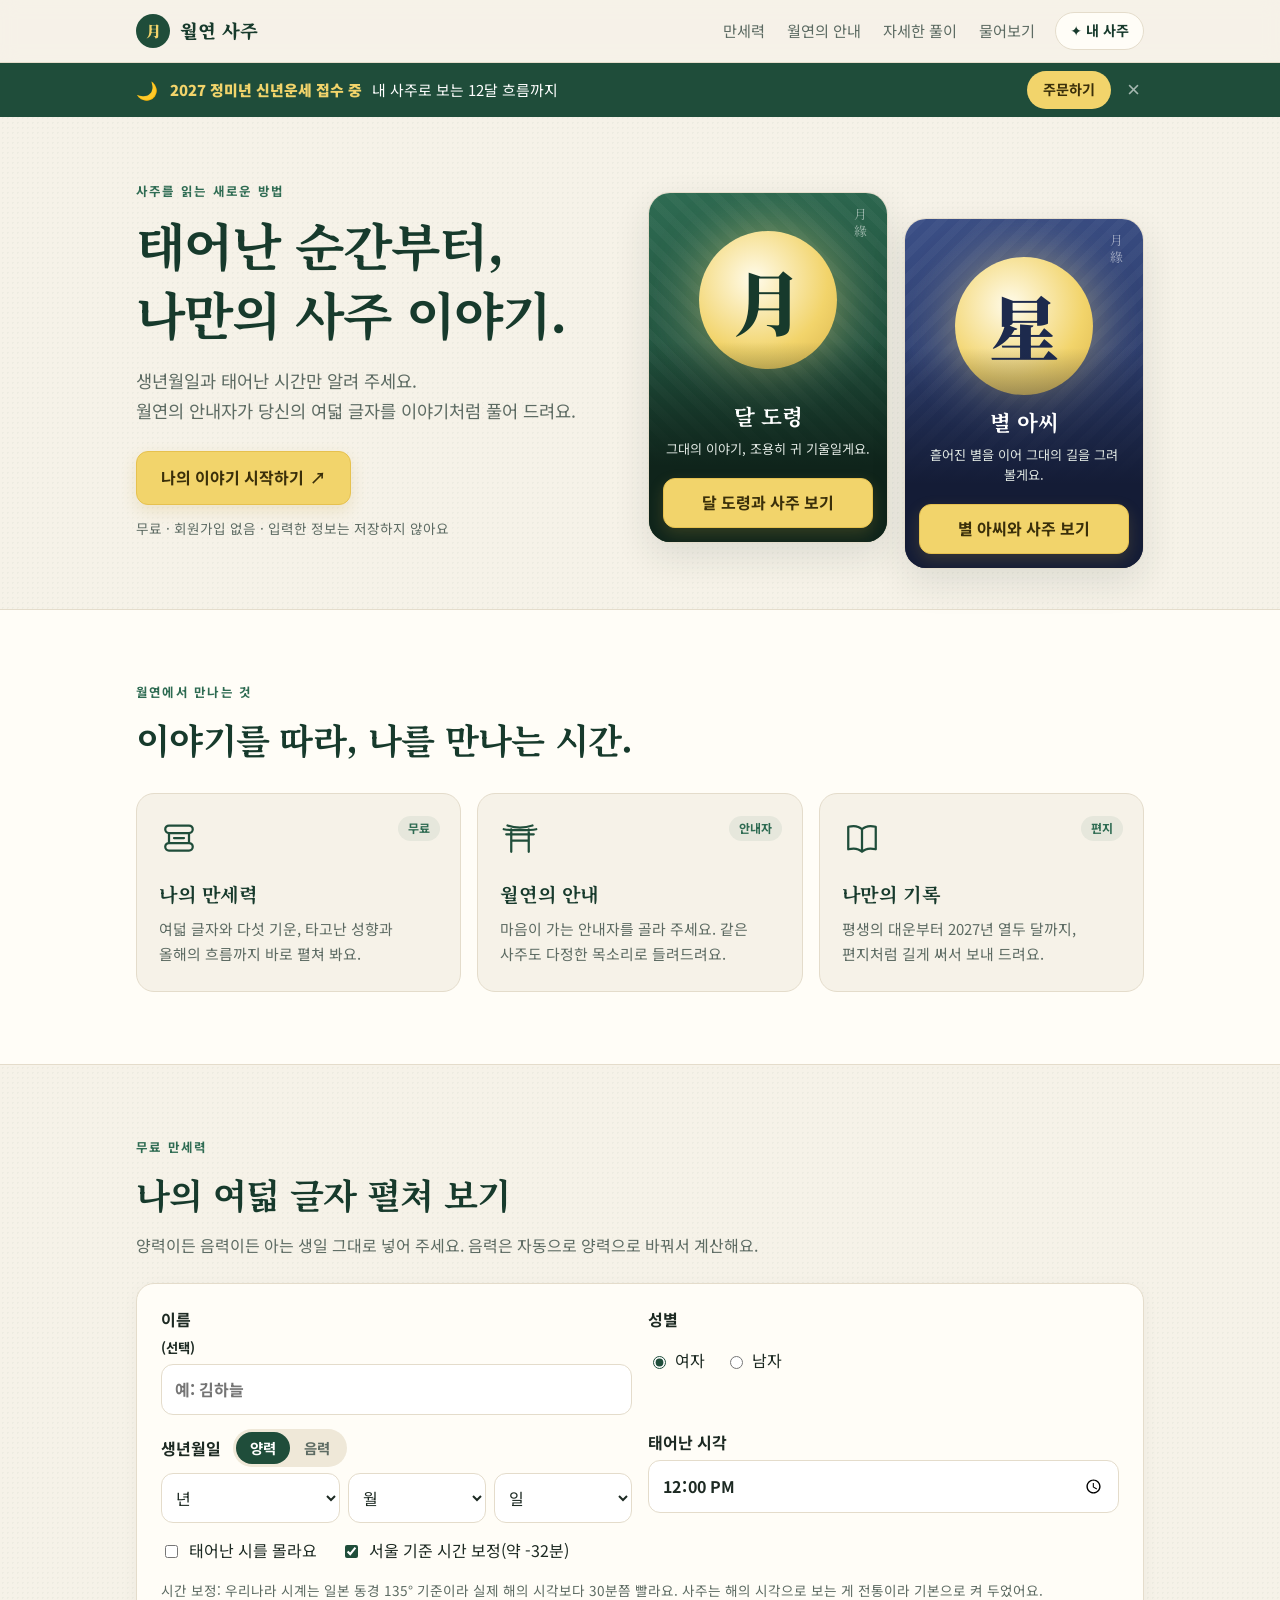
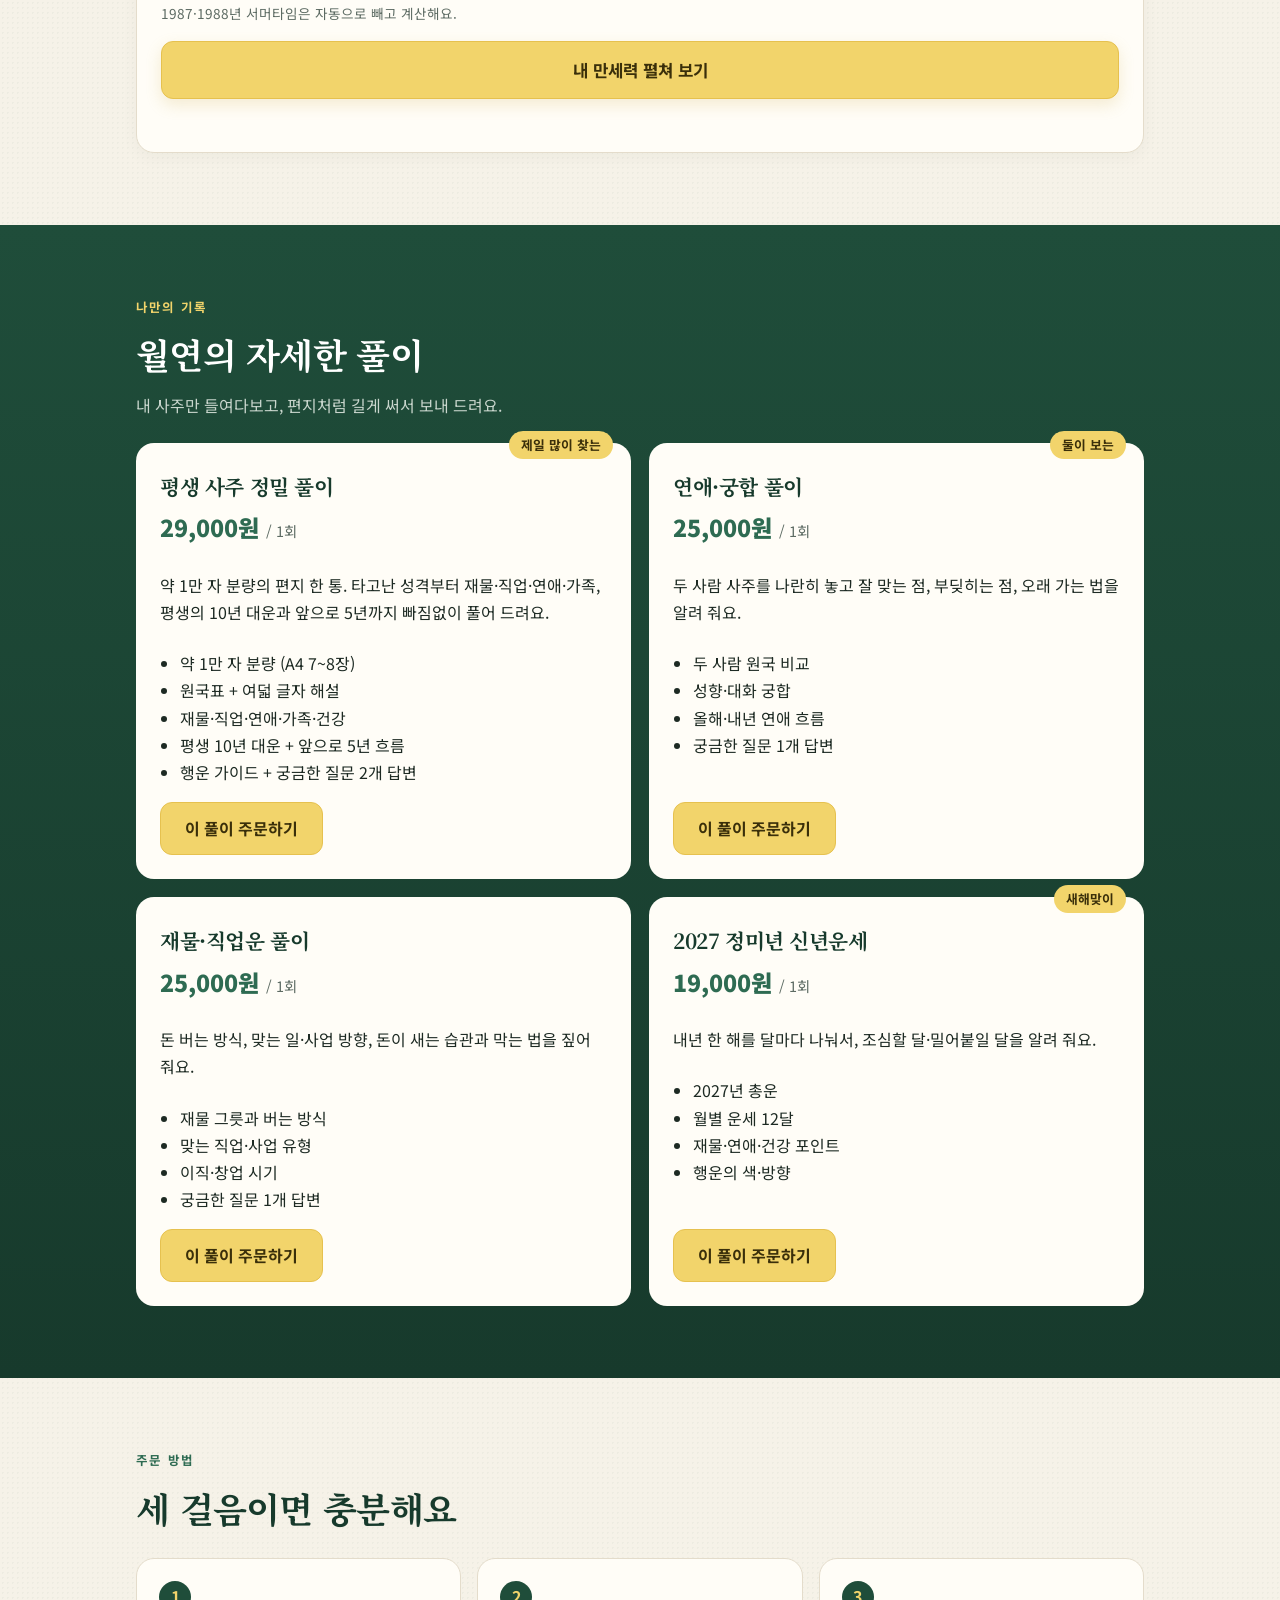
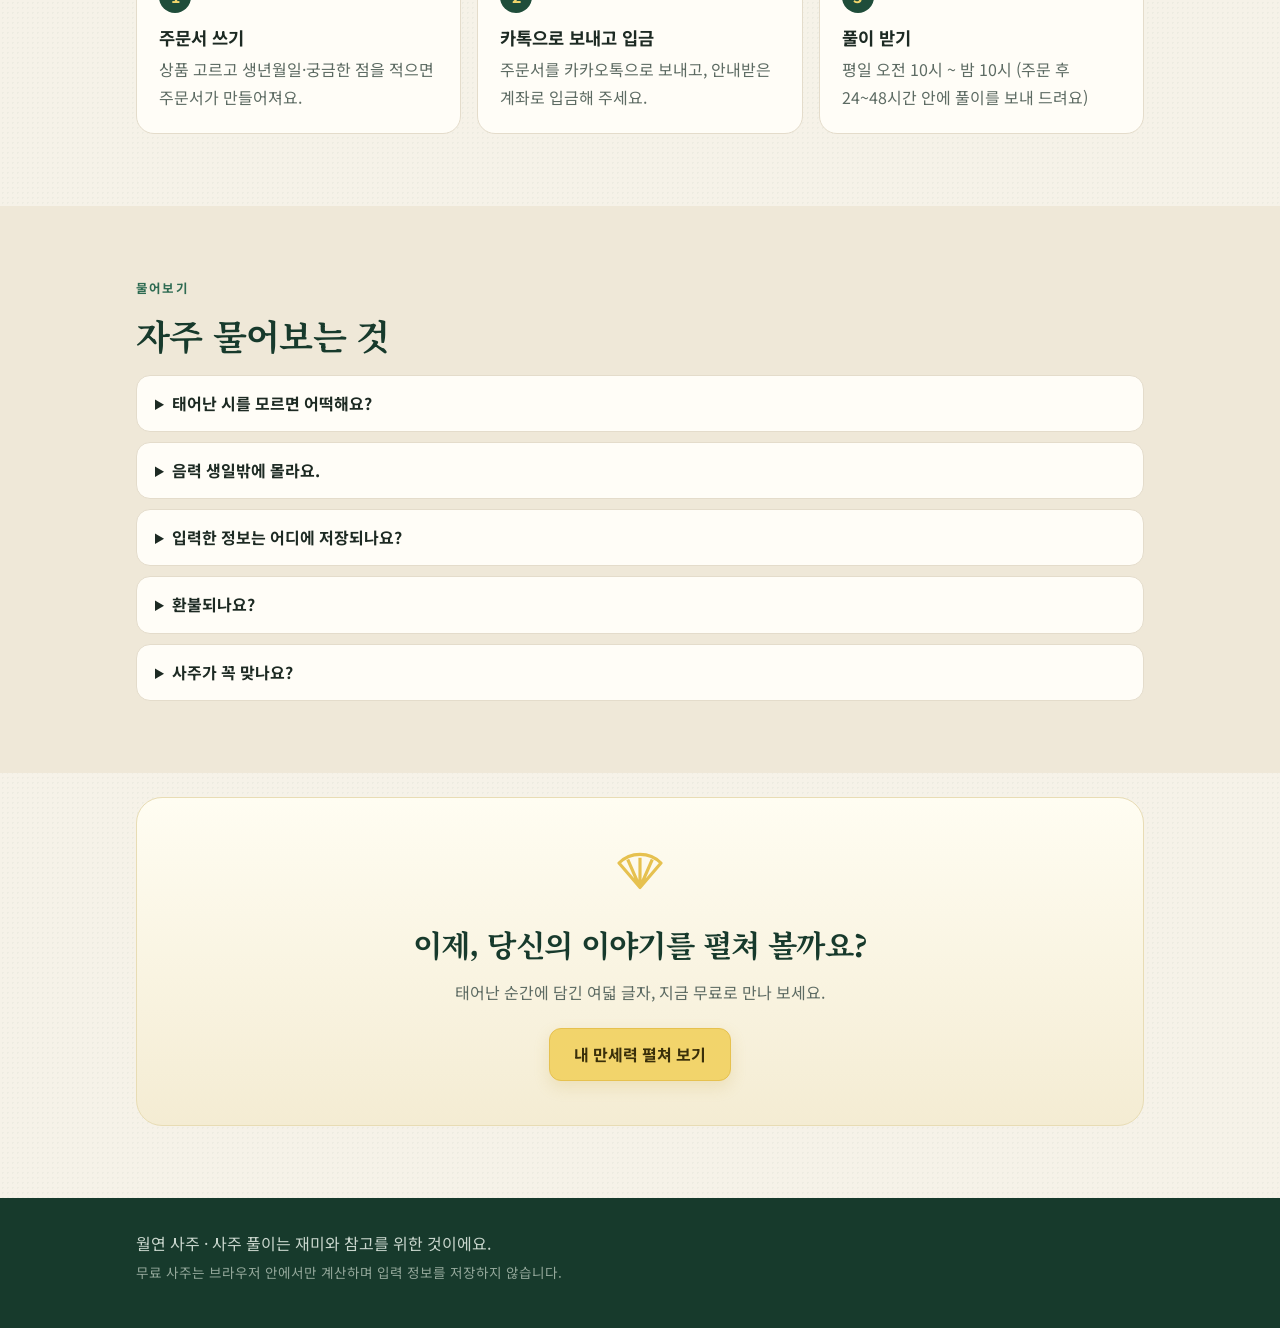
==== site/index.html @ eb17edd8 "Add free monthly fortune to results with locked 평생 사주 teaser - site/monthly.js: this/next month read" ====
<!doctype html>
<html lang="ko">
<head>
  <meta charset="utf-8">
  <meta name="viewport" content="width=device-width, initial-scale=1">
  <title>월연 사주</title>
  <meta name="description" content="생년월일만 넣으면 월연이 무료로 내 사주를 읽어 드려요. 평생 사주·궁합·재물운·신년운세 자세한 풀이도 받아 보세요.">
  <meta property="og:title" content="월연 사주">
  <meta property="og:description" content="태어난 날에 담긴 나의 결 — 월연 무료 사주">
  <link rel="preconnect" href="https://fonts.googleapis.com">
  <link rel="stylesheet" href="https://fonts.googleapis.com/css2?family=Noto+Sans+KR:wght@400;500;700;900&family=Noto+Serif+KR:wght@400;500;700;900&display=swap">
  <link rel="stylesheet" href="style.css">
</head>
<body>
  <svg width="0" height="0" style="position:absolute" aria-hidden="true">
    <symbol id="i-scroll" viewBox="0 0 32 32"><path d="M8 6h16a3 3 0 0 1 0 6H8a3 3 0 0 1 0-6Zm0 14h16a3 3 0 0 1 0 6H8a3 3 0 0 1 0-6ZM8 12v8M24 12v8M12 16h8" fill="none" stroke="currentColor" stroke-width="1.8" stroke-linecap="round"/></symbol>
    <symbol id="i-gate" viewBox="0 0 32 32"><path d="M3 9c5 1 21 1 26 0M5 13h22M9 9v18M23 9v18M9 18h14M6 6c6 2 14 2 20 0" fill="none" stroke="currentColor" stroke-width="1.8" stroke-linecap="round"/></symbol>
    <symbol id="i-book" viewBox="0 0 32 32"><path d="M5 7c4-1 8-1 11 2 3-3 7-3 11-2v18c-4-1-8-1-11 2-3-3-7-3-11-2V7Zm11 2v18" fill="none" stroke="currentColor" stroke-width="1.8" stroke-linejoin="round"/></symbol>
    <symbol id="i-fan" viewBox="0 0 32 32"><path d="M16 26 4 12a17 17 0 0 1 24 0L16 26Zm0 0V9M16 26 9 10M16 26l7-16" fill="none" stroke="currentColor" stroke-width="1.8" stroke-linejoin="round"/></symbol>
    <symbol id="i-moon" viewBox="0 0 32 32"><path d="M21 5a11 11 0 1 0 6 18A12 12 0 0 1 21 5Z" fill="none" stroke="currentColor" stroke-width="1.8" stroke-linejoin="round"/></symbol>
    <symbol id="i-chat" viewBox="0 0 32 32"><path d="M6 7h20v14H14l-6 5v-5H6V7Z" fill="none" stroke="currentColor" stroke-width="1.8" stroke-linejoin="round"/></symbol>
  </svg>

  <header class="top" id="top">
    <div class="wrap top-inner">
      <a href="#top" class="brand"><span class="seal">月</span><span data-shop="name">월연 사주</span></a>
      <nav>
        <a href="#free">만세력</a>
        <a href="#guides">월연의 안내</a>
        <a href="#products">자세한 풀이</a>
        <a href="#faq">물어보기</a>
      </nav>
      <a href="#free" class="pill">✦ 내 사주</a>
    </div>
  </header>

  <div class="promo" id="promo" hidden>
    <div class="wrap promo-inner">
      <span class="promo-moon" aria-hidden="true">🌙</span>
      <p><b id="promo-title"></b> <span id="promo-sub"></span></p>
      <button type="button" class="promo-btn" id="promo-btn">주문하기</button>
      <button type="button" class="promo-x" id="promo-close" aria-label="배너 닫기">×</button>
    </div>
  </div>

  <main>
    <!-- 첫 화면 -->
    <section class="hero" id="guides">
      <div class="wrap hero-inner">
        <div class="hero-text">
          <p class="eyebrow">사주를 읽는 새로운 방법</p>
          <h1>태어난 순간부터,<br>나만의 사주 이야기.</h1>
          <p class="lead">생년월일과 태어난 시간만 알려 주세요.<br>월연의 안내자가 당신의 여덟 글자를 이야기처럼 풀어 드려요.</p>
          <a class="btn btn-gold" href="#free">나의 이야기 시작하기 <span aria-hidden="true">↗</span></a>
          <p class="small">무료 · 회원가입 없음 · 입력한 정보는 저장하지 않아요</p>
        </div>
        <div class="guides" id="guide-list"></div>
      </div>
    </section>

    <!-- 이어지는 경험 -->
    <section class="journey">
      <div class="wrap">
        <p class="eyebrow">월연에서 만나는 것</p>
        <h2 class="title">이야기를 따라, 나를 만나는 시간.</h2>
        <div class="journey-grid">
          <a class="journey-card" href="#free">
            <svg class="ico"><use href="#i-scroll"/></svg>
            <span class="tag">무료</span>
            <h3>나의 만세력</h3>
            <p>여덟 글자와 다섯 기운, 타고난 성향과 올해의 흐름까지 바로 펼쳐 봐요.</p>
          </a>
          <a class="journey-card" href="#guides">
            <svg class="ico"><use href="#i-gate"/></svg>
            <span class="tag">안내자</span>
            <h3>월연의 안내</h3>
            <p>마음이 가는 안내자를 골라 주세요. 같은 사주도 다정한 목소리로 들려드려요.</p>
          </a>
          <a class="journey-card" href="#products">
            <svg class="ico"><use href="#i-book"/></svg>
            <span class="tag">편지</span>
            <h3>나만의 기록</h3>
            <p>평생의 대운부터 2027년 열두 달까지, 편지처럼 길게 써서 보내 드려요.</p>
          </a>
        </div>
      </div>
    </section>

    <!-- 무료 사주 -->
    <section id="free" class="paper">
      <div class="wrap">
        <p class="eyebrow">무료 만세력</p>
        <h2 class="title">나의 여덟 글자 펼쳐 보기</h2>
        <p class="sub">양력이든 음력이든 아는 생일 그대로 넣어 주세요. 음력은 자동으로 양력으로 바꿔서 계산해요.</p>

        <form id="saju-form" class="card form" autocomplete="off">
          <div class="row">
            <label>이름 <small>(선택)</small><input name="name" maxlength="20" placeholder="예: 김하늘"></label>
            <fieldset class="gender">
              <legend>성별</legend>
              <label><input type="radio" name="gender" value="여" checked> 여자</label>
              <label><input type="radio" name="gender" value="남"> 남자</label>
            </fieldset>
          </div>
          <div class="row">
            <div class="birth">
              <div class="birth-head">
                <span class="label">생년월일</span>
                <span class="seg" role="radiogroup" aria-label="양력 음력">
                  <label><input type="radio" name="cal" value="solar" checked><span>양력</span></label>
                  <label><input type="radio" name="cal" value="lunar"><span>음력</span></label>
                </span>
                <label class="check leap" hidden><input type="checkbox" name="leap"> 윤달</label>
              </div>
              <div class="ymd">
                <select name="y" aria-label="태어난 해" required></select>
                <select name="m" aria-label="태어난 달" required></select>
                <select name="d" aria-label="태어난 날" required></select>
              </div>
            </div>
            <label>태어난 시각<input name="time" type="time" value="12:00"></label>
          </div>
          <div class="row checks">
            <label class="check"><input type="checkbox" name="unknown"> 태어난 시를 몰라요</label>
            <label class="check"><input type="checkbox" name="solar" checked> 서울 기준 시간 보정(약 -32분)</label>
          </div>
          <p class="hint">시간 보정: 우리나라 시계는 일본 동경 135° 기준이라 실제 해의 시각보다 30분쯤 빨라요. 사주는 해의 시각으로 보는 게 전통이라 기본으로 켜 두었어요. 1987·1988년 서머타임은 자동으로 빼고 계산해요.</p>
          <button class="btn btn-gold wide" type="submit" id="submit-btn">내 만세력 펼쳐 보기</button>
          <p class="error" id="form-error" role="alert"></p>
        </form>

        <div id="result" class="result" hidden>
          <div class="speech">
            <span class="avatar" id="avatar" aria-hidden="true">月</span>
            <p id="greet"></p>
          </div>

          <!-- 이달의 운세 -->
          <div class="month" id="month">
            <div class="month-tabs" role="tablist">
              <button type="button" role="tab" class="on" data-offset="0" id="tab-this">이번 달</button>
              <button type="button" role="tab" data-offset="1" id="tab-next">다음 달</button>
            </div>
            <div class="month-head">
              <svg class="month-orbit" viewBox="0 0 200 200" aria-hidden="true">
                <circle cx="100" cy="100" r="88" /><circle cx="100" cy="100" r="62" /><circle cx="100" cy="100" r="36" />
                <path d="M100 6v188M6 100h188M34 34l132 132M166 34 34 166" />
                <circle class="sun" cx="100" cy="100" r="9" />
                <circle class="dot" cx="100" cy="12" r="4" /><circle class="dot" cx="162" cy="100" r="3" /><circle class="dot" cx="58" cy="148" r="3.5" /><circle class="dot" cx="100" cy="64" r="2.5" />
              </svg>
              <p class="month-eyebrow" id="m-eyebrow"></p>
              <h3 class="month-title"><span id="m-title"></span><br><em>— <span id="m-theme"></span> —</em></h3>
              <p class="month-meta" id="m-meta"></p>
              <span class="month-chip" id="m-keyword"></span>
            </div>
            <div class="m-card m-you"><h4>☀️ 일간으로 보는 <span class="m-mon"></span>의 당신</h4><p id="m-you"></p></div>
            <div class="m-card m-overall"><h4>🌕 총운</h4><p id="m-overall"></p></div>
            <div class="m-card m-money"><h4>💰 재물운</h4><p id="m-money"></p></div>
            <div class="m-card m-love"><h4>💞 애정운</h4><p id="m-love"></p></div>
            <div class="m-card m-work"><h4>📈 직업·학업운</h4><p id="m-work"></p></div>
            <div class="m-card m-health"><h4>🌿 건강운</h4><p id="m-health"></p></div>
            <div class="m-card">
              <h4><span class="m-mon"></span>의 행운</h4>
              <div class="luck">
                <div><small>행운 색</small><b id="m-color"></b></div>
                <div><small>행운 방향</small><b id="m-dir"></b></div>
                <div><small>행운 숫자</small><b id="m-num"></b></div>
                <div><small>행운 아이템</small><b id="m-item"></b></div>
              </div>
            </div>
            <div class="m-card m-caution"><h4><span class="m-mon"></span>에 조심할 것</h4><ul id="m-cautions"></ul></div>
            <div class="m-card m-quote"><small><span class="m-mon"></span>의 한마디</small><p id="m-quote"></p></div>
            <p class="hint" id="m-note"></p>
          </div>

          <div class="card">
            <h3 class="card-title">사주 원국표 <small id="calendar-note"></small></h3>
            <div class="pillars" id="pillars"></div>
            <p class="hint" id="boundary-note"></p>
          </div>

          <div class="card">
            <h3 class="card-title">다섯 기운(오행) 분포</h3>
            <div class="bars" id="bars"></div>
            <p id="balance"></p>
          </div>

          <div class="card highlight">
            <h3 class="card-title" id="dm-title"></h3>
            <p id="dm-nature"></p>
            <ul class="plain">
              <li><b>타고난 강점</b> <span id="dm-good"></span></li>
              <li><b>월연의 한마디</b> <span id="dm-care"></span></li>
            </ul>
          </div>

          <div class="card">
            <h3 class="card-title">모자란 기운 채우는 법</h3>
            <div class="tips" id="tips"></div>
          </div>

          <div class="card">
            <h3 class="card-title" id="year-title"></h3>
            <p id="year-text"></p>
          </div>

          <div class="card share">
            <h3 class="card-title">내 결과 간직하기</h3>
            <p class="hint">결과를 카드 이미지로 만들어 저장하거나 친구에게 보낼 수 있어요.</p>
            <canvas id="share-canvas" width="1080" height="1350" hidden></canvas>
            <div class="share-actions">
              <button type="button" class="btn btn-main" id="share-image">이미지로 공유하기</button>
              <button type="button" class="btn" id="save-image">이미지 저장</button>
              <button type="button" class="btn" id="copy-link">사이트 링크 복사</button>
            </div>
            <p class="small" id="share-done" role="status"></p>
          </div>

          <div class="locked">
            <div class="locked-card" aria-hidden="true">
              <div class="locked-blur"><span>大運</span><span>格局</span><span>用神</span></div>
              <div class="locked-face"><span class="lock">🔒</span><b>평생 사주</b><small>주문하면 전체 공개</small></div>
            </div>
            <h3>평생의 흐름도 궁금하지 않아요?</h3>
            <p><span class="m-mon"></span>만 봤을 뿐인데 이 정도라면…<br>타고난 평생 사주는 어떨까요?<br>월연이 <b>10년 대운·재물·연애·가족</b>까지 약 1만 자로 풀어 드려요.</p>
            <button type="button" class="btn btn-gold" data-order="life">평생 사주 받아 보기</button>
            <a class="small more" href="#products">다른 풀이도 보기</a>
          </div>
        </div>
      </div>
    </section>

    <!-- 유료 풀이 -->
    <section id="products" class="deep">
      <div class="wrap">
        <p class="eyebrow light">나만의 기록</p>
        <h2 class="title light">월연의 자세한 풀이</h2>
        <p class="sub light">내 사주만 들여다보고, 편지처럼 길게 써서 보내 드려요.</p>
        <div class="products" id="product-list"></div>
      </div>
    </section>

    <!-- 주문 방법 -->
    <section id="how" class="paper">
      <div class="wrap">
        <p class="eyebrow">주문 방법</p>
        <h2 class="title">세 걸음이면 충분해요</h2>
        <ol class="steps">
          <li><span>1</span><h3>주문서 쓰기</h3><p>상품 고르고 생년월일·궁금한 점을 적으면 주문서가 만들어져요.</p></li>
          <li><span>2</span><h3>카톡으로 보내고 입금</h3><p>주문서를 카카오톡으로 보내고, 안내받은 계좌로 입금해 주세요.</p></li>
          <li><span>3</span><h3>풀이 받기</h3><p id="hours-text">입금 확인 후 24~48시간 안에 카톡으로 풀이를 보내 드려요.</p></li>
        </ol>
      </div>
    </section>

    <!-- 월연을 만난 이야기 (실제 후기만, config.js 의 reviews) -->
    <section id="stories" class="paper" hidden>
      <div class="wrap">
        <p class="eyebrow">후기</p>
        <h2 class="title">월연을 만난 이야기</h2>
        <p class="sub">허락받은 실제 후기만, 이름을 가려서 소개해요.</p>
        <div class="stories" id="story-list"></div>
      </div>
    </section>

    <!-- 자주 묻는 질문 -->
    <section id="faq" class="paper alt">
      <div class="wrap">
        <p class="eyebrow">물어보기</p>
        <h2 class="title">자주 물어보는 것</h2>
        <details class="faq"><summary>태어난 시를 모르면 어떡해요?</summary><p>'시를 몰라요'에 체크하면 연·월·일 세 기둥으로 봐요. 시주가 빠지면 자식·말년 이야기가 덜 정확하니, 유료 풀이에서는 집안 어른께 여쭤보고 알려 주시면 좋아요.</p></details>
        <details class="faq"><summary>음력 생일밖에 몰라요.</summary><p>무료 사주에서 '음력'을 누르고 그대로 넣으면 자동으로 양력으로 바꿔서 계산해요. 윤달생이면 '윤달'에도 체크해 주세요. 유료 주문서에도 음력 생일을 그대로 적어 주시면 돼요.</p></details>
        <details class="faq"><summary>입력한 정보는 어디에 저장되나요?</summary><p>무료 사주는 지금 보고 계신 화면(브라우저) 안에서만 계산하고 어디에도 보내거나 저장하지 않아요. 유료 주문서는 카카오톡으로 직접 보내 주신 내용만 풀이에 사용해요.</p></details>
        <details class="faq"><summary>환불되나요?</summary><p>풀이 작성을 시작하기 전이면 전액 환불해 드려요. 작성이 시작된 뒤에는 환불이 어려워요. 자세한 건 카톡으로 물어봐 주세요.</p></details>
        <details class="faq"><summary>사주가 꼭 맞나요?</summary><p>사주는 정해진 운명이 아니라 타고난 기운의 지도예요. 재미와 참고로 보시고, 중요한 결정(건강·법률·투자)은 꼭 전문가와 상의하세요.</p></details>
      </div>
    </section>
    <!-- 마무리 -->
    <section class="closing">
      <div class="wrap">
        <div class="closing-card">
          <svg class="ico big"><use href="#i-fan"/></svg>
          <h2>이제, 당신의 이야기를 펼쳐 볼까요?</h2>
          <p>태어난 순간에 담긴 여덟 글자, 지금 무료로 만나 보세요.</p>
          <a class="btn btn-gold" href="#free">내 만세력 펼쳐 보기</a>
        </div>
      </div>
    </section>
  </main>

  <nav class="tabbar" aria-label="빠른 이동">
    <a href="#top"><svg><use href="#i-moon"/></svg><span>처음</span></a>
    <a href="#free"><svg><use href="#i-scroll"/></svg><span>만세력</span></a>
    <a href="#products"><svg><use href="#i-book"/></svg><span>자세한 풀이</span></a>
    <a href="#faq"><svg><use href="#i-chat"/></svg><span>물어보기</span></a>
  </nav>

  <footer class="foot">
    <div class="wrap">
      <p><span data-shop="name">월연 사주</span> · 사주 풀이는 재미와 참고를 위한 것이에요.</p>
      <p class="small">무료 사주는 브라우저 안에서만 계산하며 입력 정보를 저장하지 않습니다.</p>
    </div>
  </footer>

  <!-- 주문서 -->
  <dialog id="order">
    <form method="dialog" id="order-form" class="order">
      <header>
        <h3>주문서 쓰기</h3>
        <button class="x" value="close" aria-label="닫기">×</button>
      </header>
      <label>상품<select name="product" id="order-product"></select></label>
      <div class="row">
        <label>이름<input name="name" required maxlength="20"></label>
        <label>성별<select name="gender"><option>여</option><option>남</option></select></label>
      </div>
      <div class="row">
        <label>생년월일<input name="birth" required placeholder="1995-08-20 (양력/음력 적어 주세요)"></label>
        <label>태어난 시각<input name="time" placeholder="07:30 또는 모름"></label>
      </div>
      <label id="partner-wrap" hidden>상대방 이름·생년월일·시각<input name="partner" placeholder="예: 이달님 1994-03-02 양력 14:00"></label>
      <label>궁금한 점<textarea name="question" rows="3" maxlength="500" placeholder="예: 올해 이직해도 될까요?"></textarea></label>
      <label>연락받을 곳<input name="contact" required placeholder="카카오톡 아이디 또는 휴대폰 번호"></label>

      <div class="order-preview">
        <p class="small">아래 주문서를 복사해서 카카오톡으로 보내 주세요.</p>
        <pre id="order-text"></pre>
      </div>
      <div class="bank" id="bank"></div>
      <div class="order-actions">
        <button type="button" class="btn" id="copy-order">주문서 복사</button>
        <a class="btn btn-yellow" id="kakao-link" target="_blank" rel="noopener" hidden>카카오톡으로 보내기</a>
      </div>
      <p class="small" id="copy-done" role="status"></p>
    </form>
  </dialog>

  <script src="config.js"></script>
  <script src="saju.js"></script>
  <script src="lunar.js"></script>
  <script src="reading.js"></script>
  <script src="monthly.js"></script>
  <script src="app.js"></script>
</body>
</html>
---- site/style.css ----
/* 월연 — 한지 아이보리 · 먹빛 초록 · 금빛 */
:root {
  --bg: #f6f2e8;
  --bg-2: #efe8d8;
  --card: #fffdf7;
  --ink: #1d2a23;
  --ink-soft: #5d6b63;
  --line: #e4dccb;
  --green: #1f4d3a;
  --green-2: #2e6b52;
  --green-deep: #173a2c;
  --gold: #f2d46b;
  --gold-2: #e6c14f;
  --gold-ink: #3a2f0a;
  --yellow: #fee500;
  --wood: #4f9a6a;
  --fire: #e2604c;
  --earth: #c99a3d;
  --metal: #9aa0ab;
  --water: #36508a;
  --radius: 18px;
  --serif: "Noto Serif KR", "Nanum Myeongjo", serif;
}

* { box-sizing: border-box; }
[hidden] { display: none !important; }
html { scroll-behavior: smooth; }
body {
  margin: 0;
  color: var(--ink);
  background: var(--bg);
  background-image: radial-gradient(#1f4d3a0a 1px, transparent 1px);
  background-size: 5px 5px;
  font-family: "Noto Sans KR", system-ui, sans-serif;
  line-height: 1.7;
  word-break: keep-all;
}
a { color: var(--green-2); }
.wrap { max-width: 1040px; margin: 0 auto; padding: 0 16px; }
.small { font-size: .85rem; color: var(--ink-soft); }
.accent { color: var(--green-2); }

/* 머리 */
.top { position: sticky; top: 0; z-index: 20; background: #f6f2e8ee; backdrop-filter: blur(8px); border-bottom: 1px solid var(--line); }
.top-inner { display: flex; align-items: center; gap: 20px; height: 62px; }
.brand { display: flex; align-items: center; gap: 10px; text-decoration: none; color: var(--green-deep); font-family: var(--serif); font-weight: 900; font-size: 1.15rem; margin-right: auto; }
.seal { display: inline-grid; place-items: center; width: 34px; height: 34px; border-radius: 50%; background: var(--green); color: var(--gold); font-family: var(--serif); font-weight: 900; font-size: .95rem; }
.top nav { display: flex; gap: 22px; }
.top nav a { color: var(--ink-soft); text-decoration: none; font-size: .95rem; }
.top nav a:hover { color: var(--green); }
.pill { text-decoration: none; color: var(--green-deep); border: 1px solid var(--line); background: var(--card); padding: 6px 14px; border-radius: 999px; font-size: .88rem; font-weight: 700; }

/* 공통 글자 */
.eyebrow { margin: 0 0 6px; font-size: .78rem; font-weight: 700; letter-spacing: .18em; color: var(--green-2); text-transform: uppercase; }
.eyebrow.light { color: var(--gold); }
h1, .title, .card-title, .product h3, .order h3, .closing h2, .guide h3, .journey-card h3 { font-family: var(--serif); letter-spacing: -0.02em; }
h1 { font-weight: 700; font-size: clamp(2.1rem, 5.6vw, 3.2rem); line-height: 1.35; margin: 8px 0 16px; color: var(--green-deep); }
.lead { font-size: clamp(1rem, 2.2vw, 1.1rem); color: var(--ink-soft); }
.title { font-weight: 700; font-size: clamp(1.6rem, 4.4vw, 2.2rem); margin: 0 0 8px; color: var(--green-deep); }
.title.light { color: #fff; }
.sub { color: var(--ink-soft); margin: 0 0 24px; }
.sub.light { color: #c9d6cd; }

/* 버튼 */
.btn { display: inline-flex; align-items: center; gap: 6px; border: 1.5px solid var(--line); background: var(--card); color: var(--ink); font: inherit; font-weight: 700; padding: 12px 24px; border-radius: 12px; text-decoration: none; cursor: pointer; transition: transform .15s, box-shadow .15s; }
.btn:hover { transform: translateY(-1px); }
.btn-gold { background: var(--gold); border-color: var(--gold-2); color: var(--gold-ink); box-shadow: 0 6px 16px #c9a43a33; }
.btn-main { background: var(--green); border-color: var(--green); color: #fff; }
.btn-yellow { background: var(--yellow); border-color: #d8c300; color: #191919; }
.btn.wide { width: 100%; justify-content: center; font-size: 1.05rem; padding: 14px; margin-top: 8px; }
.small-btn { width: 100%; justify-content: center; padding: 10px 12px; font-size: .92rem; }

/* 시즌 배너 */
.promo { background: var(--green); color: #fff; }
.promo-inner { display: flex; align-items: center; gap: 12px; min-height: 50px; padding-top: 8px; padding-bottom: 8px; }
.promo p { margin: 0; flex: 1; font-size: .93rem; line-height: 1.45; }
.promo p b { font-weight: 900; margin-right: 6px; color: var(--gold); }
.promo-moon { font-size: 1.1rem; }
.promo-btn { flex: none; border: 0; background: var(--gold); color: var(--gold-ink); font: inherit; font-weight: 700; font-size: .88rem; padding: 7px 16px; border-radius: 999px; cursor: pointer; }
.promo-x { flex: none; border: 0; background: none; color: #fff; font-size: 1.4rem; line-height: 1; cursor: pointer; opacity: .6; padding: 4px; }

/* 첫 화면 */
section { padding: 72px 0; }
.hero { padding: 64px 0 56px; }
.hero-inner { display: grid; grid-template-columns: 1fr 1.05fr; gap: 40px; align-items: center; }
.hero .btn-gold { margin-top: 8px; font-size: 1rem; }
.hero .small { margin-top: 12px; }

/* 안내자 카드 */
.guides { display: grid; grid-template-columns: 1fr 1fr; gap: 16px; }
.guide { border-radius: 22px; overflow: hidden; background: var(--card); border: 1px solid var(--line); box-shadow: 0 14px 36px #1d2a231c; transition: transform .2s, box-shadow .2s; }
.guide:nth-child(2) { transform: translateY(26px); }
.guide.picked { outline: 3px solid var(--gold-2); outline-offset: 2px; }
.guide-art { position: relative; aspect-ratio: 3 / 4.4; }
.guide-art img { width: 100%; height: 100%; object-fit: cover; display: block; }
.guide-ph { position: absolute; inset: 0; display: grid; place-items: center; background:
  radial-gradient(circle at 50% 34%, #ffffff22 0, transparent 46%),
  repeating-linear-gradient(45deg, #ffffff08 0 8px, transparent 8px 16px),
  linear-gradient(170deg, #2e6b52 0%, #1f4d3a 55%, #173a2c 100%); }
.guide[data-guide="star"] .guide-ph { background:
  radial-gradient(circle at 50% 34%, #ffffff22 0, transparent 46%),
  repeating-linear-gradient(-45deg, #ffffff08 0 8px, transparent 8px 16px),
  linear-gradient(170deg, #3b4f86 0%, #2a3a68 55%, #1d2a4d 100%); }
.ph-ring { position: absolute; top: 11%; width: 58%; aspect-ratio: 1; border-radius: 50%; background: radial-gradient(circle at 40% 35%, #fffbea, #f2d46b 60%, #d9b44a); box-shadow: 0 0 50px #f2d46b66; }
.ph-hanja { position: absolute; top: 11%; width: 58%; aspect-ratio: 1; display: grid; place-items: center; font-family: var(--serif); font-weight: 900; font-size: clamp(3rem, 7vw, 4.4rem); color: var(--green-deep); }
.guide[data-guide="star"] .ph-hanja { color: #1d2a4d; }
.ph-brand { position: absolute; top: 4%; right: 7%; font-family: var(--serif); font-size: .8rem; color: #ffffff88; letter-spacing: .3em; writing-mode: vertical-rl; }
.guide-info { position: absolute; left: 0; right: 0; bottom: 0; padding: 56px 14px 14px; text-align: center; color: #fff; background: linear-gradient(transparent, #0f241b 62%); }
.guide[data-guide="star"] .guide-info { background: linear-gradient(transparent, #141c36 62%); }
.guide-info h3 { margin: 0; font-size: 1.35rem; font-weight: 700; }
.guide-info p { margin: 4px 0 12px; font-size: .82rem; color: #e1e8e3; line-height: 1.5; }

/* 이어지는 경험 */
.journey { background: var(--card); border-top: 1px solid var(--line); border-bottom: 1px solid var(--line); }
.journey-grid { display: grid; grid-template-columns: repeat(3, 1fr); gap: 16px; margin-top: 24px; }
.journey-card { position: relative; display: block; text-decoration: none; color: var(--ink); background: var(--bg); border: 1px solid var(--line); border-radius: var(--radius); padding: 24px 22px; transition: border-color .2s, transform .2s; }
.journey-card:hover { border-color: var(--green-2); transform: translateY(-2px); }
.ico { width: 40px; height: 40px; color: var(--green); }
.ico.big { width: 56px; height: 56px; color: var(--gold-2); }
.journey-card .tag { position: absolute; top: 22px; right: 20px; font-size: .75rem; font-weight: 700; color: var(--green-2); background: #2e6b5214; padding: 2px 10px; border-radius: 999px; }
.journey-card h3 { margin: 12px 0 6px; font-size: 1.2rem; color: var(--green-deep); }
.journey-card p { margin: 0; color: var(--ink-soft); font-size: .93rem; }

/* 카드 */
.paper.alt { background: var(--bg-2); }
.card { background: var(--card); border: 1px solid var(--line); border-radius: var(--radius); padding: 22px 24px; margin-top: 16px; box-shadow: 0 4px 18px #1d2a230a; }
.card-title { font-weight: 700; font-size: 1.22rem; margin: 0 0 10px; color: var(--green-deep); }
.card-title small { font-family: "Noto Sans KR", sans-serif; font-weight: 400; font-size: .8rem; color: var(--ink-soft); margin-left: 6px; }
.card.highlight { border: 2px solid var(--green-2); }
.card.upsell { text-align: center; background: linear-gradient(135deg, #fffdf2, #f3ecd8); }

/* 입력 */
.form label { display: flex; flex-direction: column; gap: 4px; font-weight: 700; flex: 1; }
.form input[type=time], .form input:not([type]), .order input, .order select, .order textarea {
  font: inherit; padding: 11px 13px; border: 1.5px solid var(--line); border-radius: 12px; background: #fff; color: var(--ink); width: 100%;
}
.form input:focus, .order input:focus, .order select:focus, .order textarea:focus, .ymd select:focus { outline: 2px solid #2e6b5244; border-color: var(--green-2); }
.row { display: flex; gap: 16px; margin-bottom: 14px; }
.gender { border: 0; padding: 0; margin: 0; flex: 1; }
.gender legend { font-weight: 700; padding: 0; margin-bottom: 4px; }
.gender label { display: inline-flex; flex-direction: row; align-items: center; gap: 6px; margin-right: 16px; font-weight: 400; padding: 10px 0; }
.checks { flex-wrap: wrap; gap: 10px 24px; }
.check { flex-direction: row !important; align-items: center; gap: 8px !important; font-weight: 400 !important; flex: none !important; }
.hint { font-size: .85rem; color: var(--ink-soft); margin: 4px 0 8px; }
.error { color: var(--fire); font-weight: 700; min-height: 1.4em; margin: 8px 0 0; }
input[type=radio], input[type=checkbox] { accent-color: var(--green); }

.birth { flex: 1; display: flex; flex-direction: column; gap: 6px; }
.birth-head { display: flex; align-items: center; gap: 12px; flex-wrap: wrap; }
.birth-head .label { font-weight: 700; }
.seg { display: inline-flex; background: var(--bg-2); border-radius: 999px; padding: 3px; }
.seg label { cursor: pointer; }
.seg input { position: absolute; opacity: 0; pointer-events: none; }
.seg span { display: inline-block; padding: 4px 14px; border-radius: 999px; font-size: .9rem; color: var(--ink-soft); }
.seg input:checked + span { background: var(--green); color: #fff; font-weight: 700; }
.seg input:focus-visible + span { outline: 2px solid var(--green); outline-offset: 2px; }
.ymd { display: grid; grid-template-columns: 1.3fr 1fr 1fr; gap: 8px; }
.ymd select { font: inherit; padding: 11px 10px; border: 1.5px solid var(--line); border-radius: 12px; background: #fff; color: var(--ink); width: 100%; }

/* 결과 */
.result { margin-top: 28px; }
.speech { display: flex; gap: 12px; align-items: flex-start; }
.avatar { flex: none; display: grid; place-items: center; width: 46px; height: 46px; border-radius: 50%; background: var(--green); color: var(--gold); font-family: var(--serif); font-weight: 900; font-size: 1.1rem; }
.speech p { background: var(--card); border: 1px solid var(--line); border-radius: 4px 18px 18px 18px; padding: 12px 16px; margin: 0; font-size: 1.02rem; box-shadow: 0 4px 18px #1d2a230a; }
.pillars { display: grid; grid-template-columns: repeat(4, 1fr); gap: 10px; text-align: center; }
.pillar .head { font-size: .85rem; color: var(--ink-soft); margin-bottom: 6px; }
.glyph { border-radius: 14px; padding: 10px 4px 6px; color: #fff; margin-bottom: 6px; }
.glyph .h { font-family: var(--serif); font-weight: 700; font-size: clamp(1.8rem, 6vw, 2.4rem); line-height: 1.15; display: block; }
.glyph .k { font-size: .8rem; opacity: .92; }
.glyph.unknown { background: var(--bg-2); color: var(--ink-soft); }
.pillar.me .glyph:first-of-type { outline: 3px solid var(--green-deep); outline-offset: 2px; }
.e0 { background: var(--wood); } .e1 { background: var(--fire); } .e2 { background: var(--earth); } .e3 { background: var(--metal); } .e4 { background: var(--water); }
.bars { display: grid; gap: 8px; margin-bottom: 12px; }
.bar { display: grid; grid-template-columns: 74px 1fr 30px; align-items: center; gap: 10px; }
.bar .track { background: var(--bg-2); border-radius: 999px; height: 14px; overflow: hidden; }
.bar .fill { height: 100%; border-radius: 999px; }
.bar b { text-align: right; }
.plain { list-style: none; padding: 0; margin: 10px 0 0; }
.plain li { padding: 8px 0; border-top: 1px dashed var(--line); }
.plain b { display: inline-block; min-width: 100px; color: var(--green-2); }
.tips { display: grid; grid-template-columns: repeat(auto-fit, minmax(220px, 1fr)); gap: 12px; }
.tip { background: var(--bg); border-radius: 14px; padding: 12px 16px; }
.tip h4 { margin: 0 0 4px; }
.share-actions { display: flex; gap: 10px; flex-wrap: wrap; }
.share-actions .btn { padding: 10px 18px; }

/* 상품 */
.deep { background: linear-gradient(180deg, var(--green) 0%, var(--green-deep) 100%); color: #e8efe9; }
.products { display: grid; grid-template-columns: repeat(2, 1fr); gap: 18px; }
.product { background: var(--card); color: var(--ink); border-radius: var(--radius); padding: 26px 24px 24px; display: flex; flex-direction: column; position: relative; }
.product .badge { position: absolute; top: -12px; right: 18px; background: var(--gold); color: var(--gold-ink); font-weight: 700; font-size: .8rem; padding: 3px 12px; border-radius: 999px; }
.product h3 { font-weight: 700; font-size: 1.3rem; margin: 0; color: var(--green-deep); }
.price { font-size: 1.45rem; font-weight: 900; color: var(--green-2); margin: 4px 0 8px; }
.price small { font-size: .9rem; color: var(--ink-soft); font-weight: 400; }
.product ul { padding-left: 20px; margin: 8px 0 16px; flex: 1; }
.product .btn { align-self: flex-start; background: var(--gold); border-color: var(--gold-2); color: var(--gold-ink); box-shadow: none; }

/* 주문 방법 */
.steps { list-style: none; padding: 0; margin: 20px 0 0; display: grid; grid-template-columns: repeat(3, 1fr); gap: 16px; }
.steps li { background: var(--card); border: 1px solid var(--line); border-radius: var(--radius); padding: 22px; }
.steps span { display: inline-grid; place-items: center; width: 32px; height: 32px; border-radius: 50%; background: var(--green); color: var(--gold); font-weight: 700; }
.steps h3 { margin: 10px 0 4px; font-size: 1.1rem; }
.steps p { margin: 0; color: var(--ink-soft); }

/* 후기 */
.stories { display: grid; grid-template-columns: repeat(auto-fit, minmax(280px, 1fr)); gap: 14px; }
.story { background: var(--card); border: 1px solid var(--line); border-radius: var(--radius); padding: 18px 20px; }
.story header { display: flex; align-items: center; gap: 10px; }
.story header div { flex: 1; display: flex; flex-direction: column; line-height: 1.3; }
.story small { color: var(--ink-soft); }
.story time { font-size: .8rem; color: var(--ink-soft); }
.story-badge { display: grid; place-items: center; width: 38px; height: 38px; border-radius: 50%; background: var(--bg-2); color: var(--green); font-family: var(--serif); font-weight: 900; }
.story p { margin: 10px 0 0; color: var(--ink); font-size: .95rem; }

/* 자주 묻는 질문 */
.faq { background: var(--card); border: 1px solid var(--line); border-radius: 14px; padding: 14px 18px; margin-top: 10px; }
.faq summary { cursor: pointer; font-weight: 700; }
.faq p { margin: 8px 0 0; color: var(--ink-soft); }

/* 마무리 */
.closing { padding-top: 24px; }
.closing-card { text-align: center; background: linear-gradient(180deg, #fffdf2, #f4ecd3); border: 1px solid #e8dcb4; border-radius: 26px; padding: 44px 24px; }
.closing h2 { font-weight: 700; font-size: clamp(1.4rem, 4vw, 1.9rem); color: var(--green-deep); margin: 14px 0 8px; }
.closing p { color: var(--ink-soft); margin: 0 0 22px; }

.foot { background: var(--green-deep); color: #c9d6cd; padding: 28px 0 40px; }
.foot p { margin: 4px 0; }
.foot .small { color: #93a79a; }

/* 휴대폰 하단 메뉴 */
.tabbar { display: none; }

/* 주문서 */
dialog { border: 0; border-radius: 20px; padding: 0; width: min(560px, calc(100vw - 32px)); background: var(--card); color: var(--ink); }
dialog::backdrop { background: #0f241bcc; }
.order { padding: 20px 22px 22px; display: flex; flex-direction: column; gap: 12px; }
.order header { display: flex; justify-content: space-between; align-items: center; }
.order h3 { font-weight: 700; font-size: 1.35rem; margin: 0; color: var(--green-deep); }
.order label { display: flex; flex-direction: column; gap: 4px; font-weight: 700; flex: 1; }
.order .row { margin: 0; }
.x { border: 0; background: none; font-size: 1.8rem; cursor: pointer; line-height: 1; color: var(--ink-soft); }
.order-preview pre { white-space: pre-wrap; background: var(--bg); border-radius: 12px; padding: 12px; font-family: inherit; font-size: .9rem; margin: 4px 0 0; }
.bank { background: #2e6b5212; border-radius: 12px; padding: 10px 12px; font-size: .95rem; }
.order-actions { display: flex; gap: 10px; flex-wrap: wrap; }

@media (max-width: 860px) {
  .hero-inner { grid-template-columns: 1fr; }
  .journey-grid { grid-template-columns: 1fr; }
  .products { grid-template-columns: 1fr; }
  .steps { grid-template-columns: 1fr; }
  .top nav { display: none; }
}
@media (max-width: 760px) {
  body { padding-bottom: 68px; }
  .tabbar { display: grid; grid-template-columns: repeat(4, 1fr); position: fixed; left: 0; right: 0; bottom: 0; z-index: 30; background: #fffdf7f2; backdrop-filter: blur(8px); border-top: 1px solid var(--line); padding: 6px 4px calc(6px + env(safe-area-inset-bottom)); }
  .tabbar a { display: flex; flex-direction: column; align-items: center; gap: 2px; text-decoration: none; color: var(--ink-soft); font-size: .72rem; }
  .tabbar svg { width: 24px; height: 24px; color: var(--green); }
  .promo p span { display: block; font-size: .82rem; }
  .promo-moon { display: none; }
}
@media (max-width: 520px) {
  .row { flex-direction: column; gap: 12px; }
  section { padding: 48px 0; }
  .hero { padding: 36px 0 44px; }
  .guides { gap: 12px; }
  .guide:nth-child(2) { transform: translateY(18px); }
  .guide-info { padding: 44px 10px 10px; }
  .guide-info h3 { font-size: 1.15rem; }
  .guide-info p { display: none; }
  .guide-art { aspect-ratio: 3 / 4.6; }
  .ph-ring, .ph-hanja { top: 12%; width: 62%; }
  .small-btn { font-size: .8rem; padding: 8px 6px; }
  .card { padding: 18px 16px; }
  .pillars { gap: 6px; }
}

/* 이달의 운세 */
.month { margin-top: 18px; }
.month-tabs { display: inline-flex; background: var(--bg-2); border-radius: 999px; padding: 4px; margin-bottom: 12px; }
.month-tabs button { border: 0; background: none; font: inherit; font-size: .9rem; color: var(--ink-soft); padding: 6px 16px; border-radius: 999px; cursor: pointer; }
.month-tabs button.on { background: var(--green); color: #fff; font-weight: 700; }
.month-head { position: relative; overflow: hidden; text-align: center; border-radius: 22px; padding: 28px 20px 26px; color: #f5efe0;
  background: radial-gradient(circle at 50% 22%, #2e6b5288 0, transparent 55%), linear-gradient(180deg, #173a2c, #0f241b); border: 1px solid #c9a43a55; }
.month-orbit { width: 150px; height: 150px; display: block; margin: 0 auto 12px; }
.month-orbit circle, .month-orbit path { fill: none; stroke: #f2d46b66; stroke-width: 1; }
.month-orbit .sun { fill: #f2d46b; stroke: none; filter: drop-shadow(0 0 8px #f2d46b); }
.month-orbit .dot { fill: #f2d46b; stroke: none; opacity: .85; }
.month-eyebrow { margin: 0; font-size: .82rem; letter-spacing: .35em; font-weight: 700; color: var(--gold); }
.month-title { font-family: var(--serif); font-weight: 700; font-size: clamp(1.25rem, 4.6vw, 1.7rem); line-height: 1.5; margin: 10px 0 8px; color: #fff; }
.month-title em { font-style: normal; color: var(--gold); }
.month-meta { margin: 0 0 14px; color: #c9d6cd; font-size: .92rem; }
.month-meta b { color: var(--gold); }
.month-chip { display: inline-block; border: 1px solid #f2d46b88; color: var(--gold); border-radius: 999px; padding: 6px 16px; font-size: .88rem; font-weight: 700; background: #f2d46b14; }
.m-card { background: var(--card); border: 1px solid var(--line); border-radius: var(--radius); padding: 18px 20px; margin-top: 12px; }
.m-card h4 { margin: 0 0 8px; font-size: 1.05rem; color: var(--green-deep); }
.m-card p { margin: 0; line-height: 1.85; }
.m-you { text-align: center; }
.m-you h4 { color: var(--green-2); font-size: .92rem; }
.m-overall { border-color: #e6c14f; background: #fffaea; }
.m-money { border-left: 4px solid #c99a3d; }
.m-love { border-left: 4px solid #e27b98; }
.m-work { border-left: 4px solid #36508a; }
.m-health { border-left: 4px solid #4f9a6a; }
.luck { display: grid; grid-template-columns: 1fr 1fr; gap: 10px; }
.luck div { background: var(--bg); border-radius: 12px; padding: 10px 14px; display: flex; flex-direction: column; }
.luck small { color: var(--ink-soft); font-size: .8rem; }
.luck b { color: var(--green-deep); }
.m-caution { border-color: #e9b3a8; background: #fff6f3; }
.m-caution ul { margin: 0; padding-left: 18px; }
.m-caution li { padding: 2px 0; }
.m-caution li::marker { color: var(--fire); }
.m-quote { text-align: center; background: #fffaea; border-color: #e6c14f; }
.m-quote small { color: var(--gold-ink); opacity: .7; }
.m-quote p { font-family: var(--serif); font-weight: 700; font-size: 1.15rem; color: var(--green-deep); margin-top: 4px; }

/* 잠긴 평생 사주 */
.locked { text-align: center; margin-top: 18px; border-radius: 22px; padding: 28px 20px; background: linear-gradient(180deg, #173a2c, #0f241b); color: #e8efe9; border: 1px solid #c9a43a55; }
.locked-card { position: relative; width: 170px; height: 220px; margin: 0 auto 18px; border-radius: 16px; overflow: hidden; transform: rotate(-3deg); border: 1px solid #f2d46b88; box-shadow: 0 14px 30px #00000055; }
.locked-blur { position: absolute; inset: 0; display: flex; flex-direction: column; justify-content: center; align-items: center; gap: 6px; font-family: var(--serif); font-size: 2.2rem; color: #f2d46b; background: linear-gradient(160deg, #2e6b52, #173a2c); filter: blur(5px); }
.locked-face { position: absolute; inset: 0; display: flex; flex-direction: column; justify-content: center; align-items: center; gap: 4px; background: #0f241b66; }
.locked-face .lock { font-size: 2.2rem; }
.locked-face b { color: var(--gold); font-family: var(--serif); font-size: 1.1rem; }
.locked-face small { color: #c9d6cd; }
.locked h3 { font-family: var(--serif); font-size: 1.3rem; color: #fff; margin: 0 0 8px; }
.locked p { color: #c9d6cd; line-height: 1.8; margin: 0 0 18px; }
.locked p b { color: var(--gold); }
.locked .more { display: block; margin-top: 12px; color: #c9d6cd; }
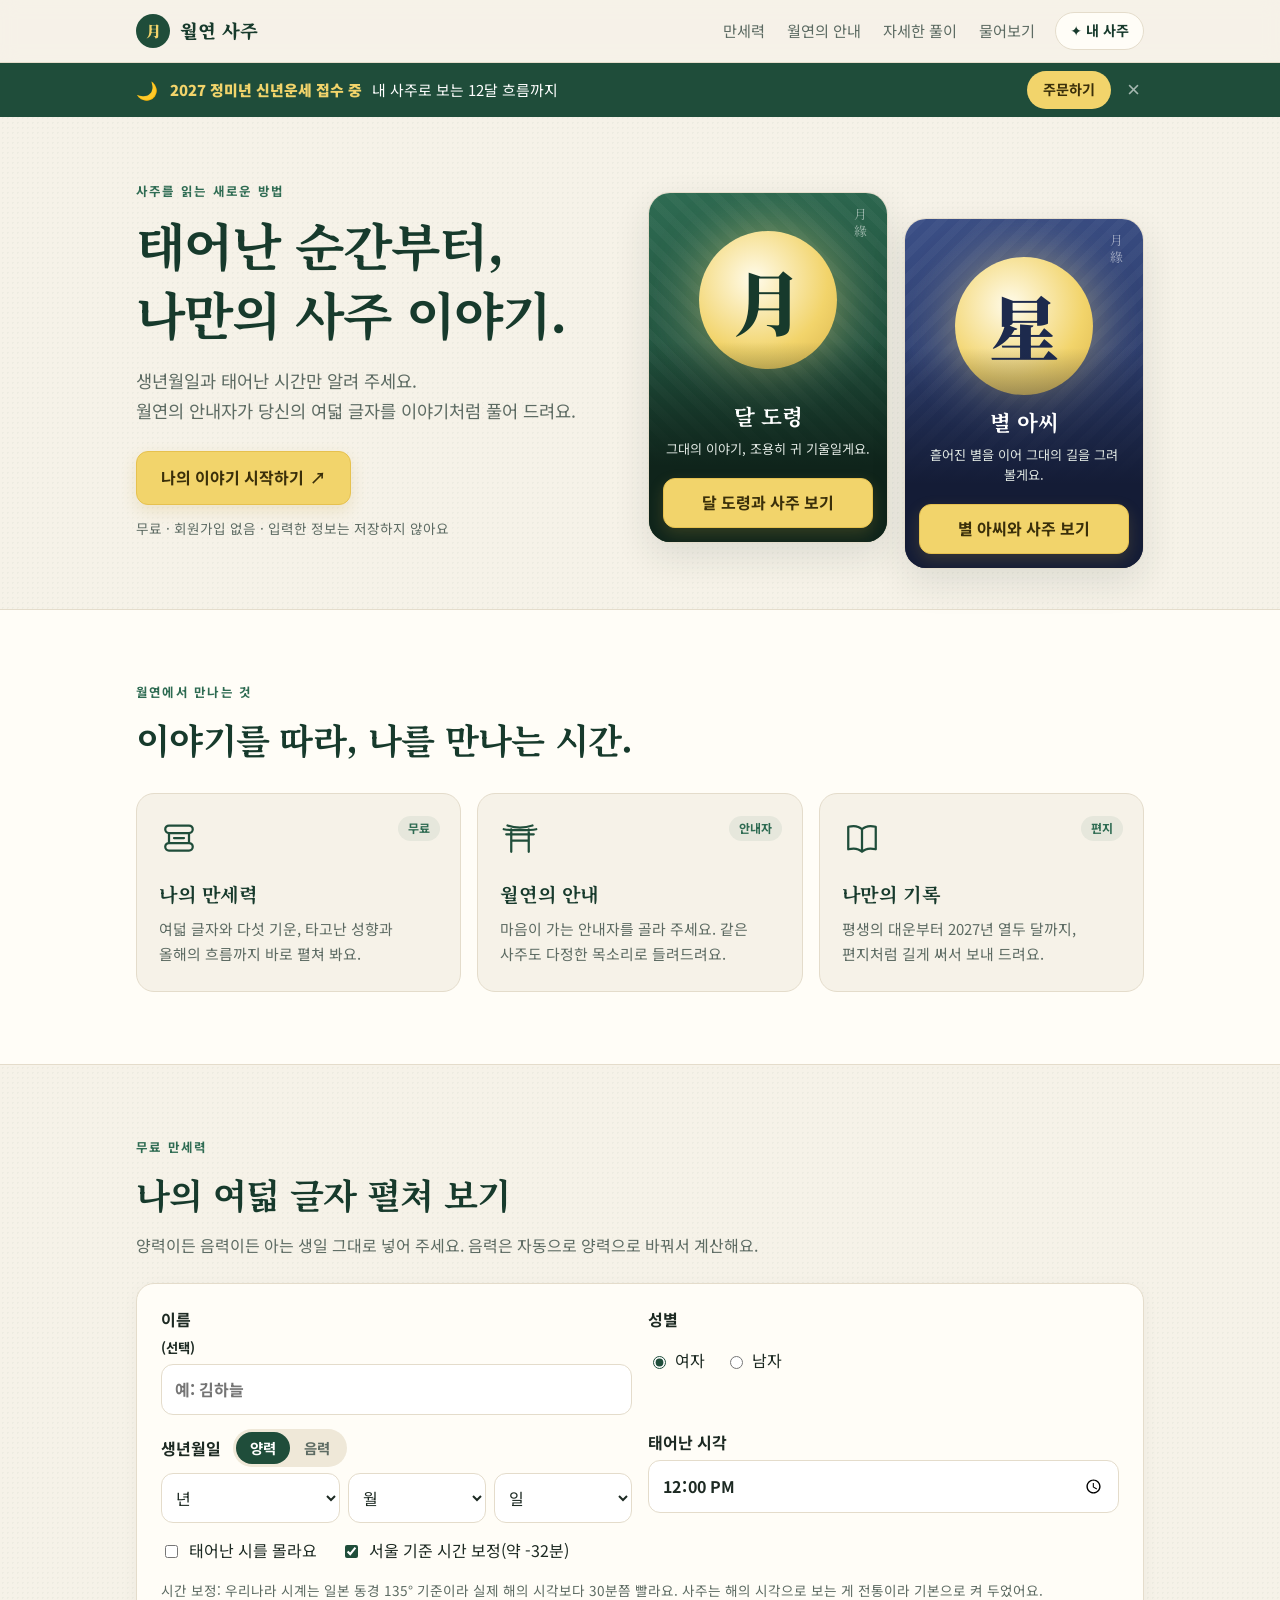
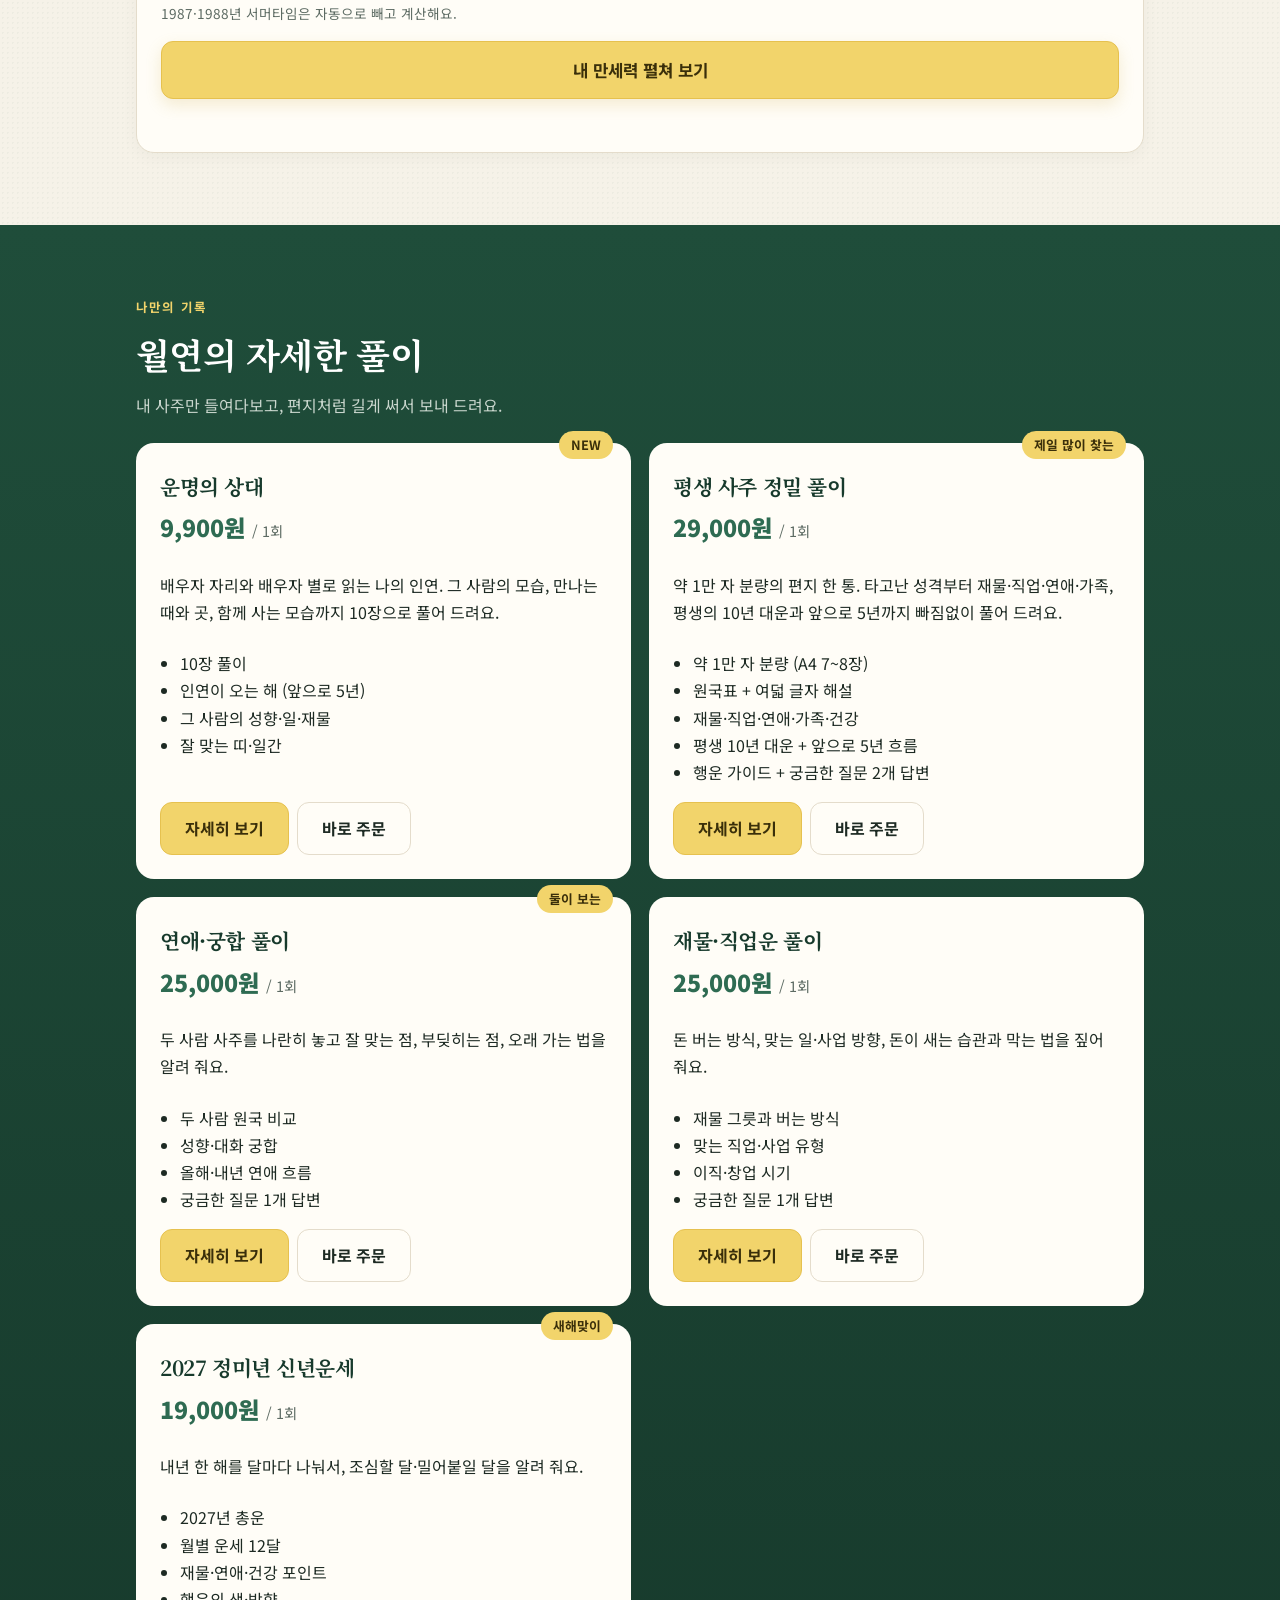
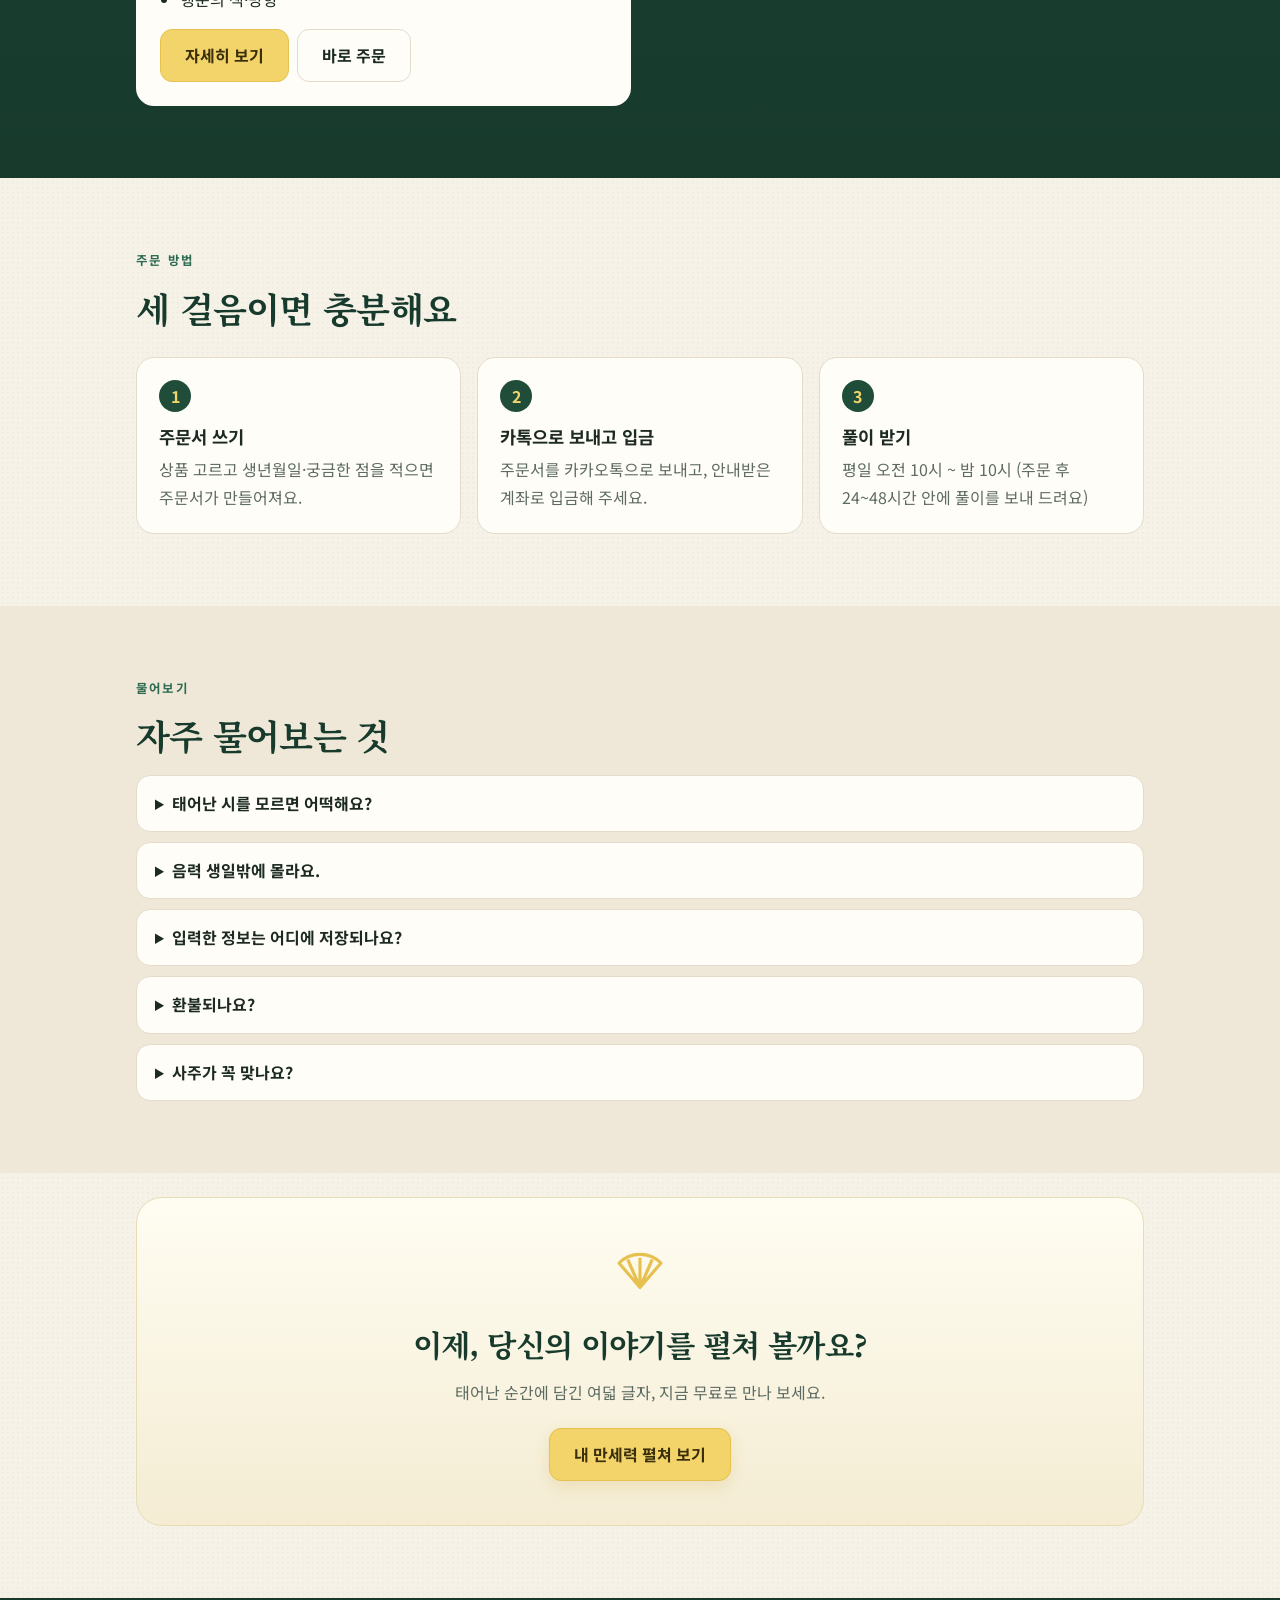
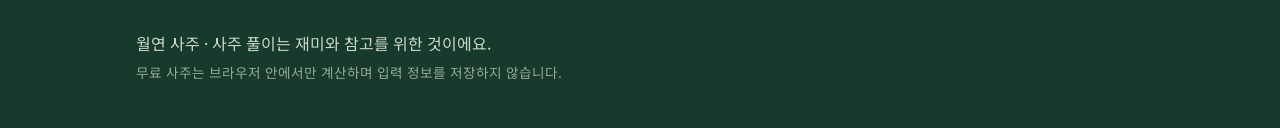
==== commit 481b28f3: "Add product detail pages and new 운명의 상대 product with free teaser - Full-screen detail sheet per prod" ====
--- a/site/index.html
+++ b/site/index.html
@@ -302,6 +302,66 @@
     </div>
   </footer>
 
+  <!-- 상품 상세 -->
+  <div class="sheet" id="sheet" hidden role="dialog" aria-modal="true" aria-labelledby="sh-title">
+    <div class="sheet-bar">
+      <button type="button" class="sheet-back" id="sheet-close">‹ 홈</button>
+      <b id="sheet-bar-title"></b>
+      <button type="button" class="sheet-share" id="sheet-share">공유</button>
+    </div>
+    <div class="sheet-body">
+      <section class="sh-hero">
+        <div class="sh-emblem" aria-hidden="true"><span id="sh-emblem"></span></div>
+        <h2 id="sh-title"></h2>
+        <p id="sh-sub"></p>
+        <div class="sh-chips" id="sh-chips"></div>
+        <div class="sh-price" id="sh-price"></div>
+        <p class="sh-delivery"><span>받는 법</span> <em id="sh-delivery"></em></p>
+      </section>
+
+      <section class="sh-box">
+        <h3>📜 <span id="sh-toc-title"></span></h3>
+        <ol class="sh-toc" id="sh-toc"></ol>
+      </section>
+
+      <section class="sh-box">
+        <h3>👀 풀이는 이런 느낌이에요</h3>
+        <div class="sh-sample">
+          <span class="sh-sample-tag" id="sh-sample-tag"></span>
+          <p id="sh-sample-text"></p>
+          <p class="sh-blur" id="sh-sample-hidden" aria-hidden="true"></p>
+        </div>
+        <p class="sh-note">실제 풀이는 내 생일·태어난 시간으로 새로 써 드려요 (견본 예시 문장)</p>
+      </section>
+
+      <section class="sh-box" id="sh-teaser-box" hidden>
+        <h3>🎂 내 생일로 맛보기</h3>
+        <form class="sh-teaser" id="sh-teaser-form" autocomplete="off">
+          <p class="sh-note">생일만 넣으면 배우자 자리와 인연이 오는 해를 바로 보여 드려요 · 무료 · 저장 안 함</p>
+          <div class="sh-row">
+            <span class="seg"><label><input type="radio" name="tg" value="여" checked><span>여자</span></label><label><input type="radio" name="tg" value="남"><span>남자</span></label></span>
+            <span class="seg"><label><input type="radio" name="tcal" value="solar" checked><span>양력</span></label><label><input type="radio" name="tcal" value="lunar"><span>음력</span></label></span>
+          </div>
+          <div class="ymd"><select name="ty" aria-label="태어난 해"></select><select name="tm" aria-label="태어난 달"></select><select name="td" aria-label="태어난 날"></select></div>
+          <button type="submit" class="btn btn-gold wide">🎂 생일 넣고 바로 보기</button>
+          <p class="error" id="sh-teaser-error" role="alert"></p>
+        </form>
+        <div class="sh-teaser-result" id="sh-teaser-result" hidden></div>
+      </section>
+
+      <section class="sh-box">
+        <h3>⭐ 이런 분께 추천해요</h3>
+        <ul class="sh-rec" id="sh-rec"></ul>
+      </section>
+
+      <p class="sh-refund"><a href="#faq" id="sh-refund">환불 안내 ›</a></p>
+    </div>
+    <div class="sh-buy">
+      <div><small id="sh-buy-name"></small><b id="sh-buy-price"></b></div>
+      <button type="button" class="btn btn-gold" id="sh-buy">생일 적고 주문하기</button>
+    </div>
+  </div>
+
   <!-- 주문서 -->
   <dialog id="order">
     <form method="dialog" id="order-form" class="order">
@@ -340,6 +400,7 @@
   <script src="lunar.js"></script>
   <script src="reading.js"></script>
   <script src="monthly.js"></script>
+  <script src="destiny.js"></script>
   <script src="app.js"></script>
 </body>
 </html>
--- a/site/style.css
+++ b/site/style.css
@@ -325,3 +325,79 @@
 .locked p { color: #c9d6cd; line-height: 1.8; margin: 0 0 18px; }
 .locked p b { color: var(--gold); }
 .locked .more { display: block; margin-top: 12px; color: #c9d6cd; }
+
+/* 상품 카드 버튼 */
+.product-actions { display: flex; gap: 8px; flex-wrap: wrap; }
+.product .product-actions .btn { align-self: auto; }
+.product .product-actions .btn:not(.btn-main) { background: var(--card); border-color: var(--line); color: var(--ink); }
+.product .product-actions .btn-main { background: var(--gold); border-color: var(--gold-2); color: var(--gold-ink); }
+
+/* 상품 상세 시트 */
+body.locked-scroll { overflow: hidden; }
+.sheet { position: fixed; inset: 0; z-index: 50; display: flex; flex-direction: column; color: #ece8f6;
+  background: radial-gradient(120% 60% at 80% 0%, #3b2a63 0%, transparent 60%), radial-gradient(90% 50% at 0% 40%, #1d2f5e 0%, transparent 60%), #0d0b1d; }
+.sheet-bar { flex: none; display: grid; grid-template-columns: 80px 1fr 80px; align-items: center; height: 56px; padding: 0 12px; background: #0d0b1dcc; backdrop-filter: blur(8px); border-bottom: 1px solid #ffffff14; }
+.sheet-bar b { text-align: center; font-family: var(--serif); font-size: 1.05rem; color: #fff; }
+.sheet-back, .sheet-share { border: 0; background: none; color: #b9a6ff; font: inherit; font-weight: 700; cursor: pointer; padding: 8px; }
+.sheet-back { text-align: left; }
+.sheet-share { text-align: right; }
+.sheet-body { flex: 1; overflow-y: auto; padding: 20px 16px 120px; max-width: 640px; width: 100%; margin: 0 auto; }
+.sh-hero, .sh-box { border: 1px solid #ffffff1a; border-radius: 26px; padding: 26px 20px; margin-bottom: 18px; background: linear-gradient(180deg, #ffffff0d, #ffffff05); }
+.sh-hero { text-align: center; background: linear-gradient(180deg, #3a2b5a, #1c1636); }
+.sh-emblem { width: 150px; height: 150px; margin: 4px auto 18px; border-radius: 50%; display: grid; place-items: center;
+  background: radial-gradient(circle at 40% 35%, #26305a, #141a3a); border: 3px solid #e6c14f;
+  box-shadow: inset 0 0 0 8px #141a3a, inset 0 0 0 10px #e6c14f88, 0 10px 30px #00000066; }
+.sh-emblem span { font-family: var(--serif); font-weight: 900; font-size: 4rem; color: #f2d46b; }
+.sh-hero h2 { font-family: var(--serif); font-size: 1.8rem; margin: 0; color: #fff; }
+.sh-hero > p { margin: 6px 0 16px; color: #cfc7e8; }
+.sh-chips { display: flex; flex-wrap: wrap; justify-content: center; gap: 8px; }
+.sh-chips span { background: #ffffff14; border-radius: 999px; padding: 6px 14px; font-size: .88rem; }
+.sh-price { margin: 18px 0 4px; font-size: 2rem; font-weight: 900; color: #f2d46b; }
+.sh-price small { display: block; font-size: .85rem; font-weight: 400; color: #a9a0cc; }
+.sh-delivery { margin: 8px 0 0; font-size: .85rem; color: #a9a0cc; }
+.sh-delivery span { background: #ffffff1a; color: #fff; font-weight: 700; padding: 2px 8px; border-radius: 6px; margin-right: 4px; }
+.sh-delivery em { font-style: normal; }
+.sh-box h3 { margin: 0 0 14px; padding-bottom: 12px; border-bottom: 1px dashed #ffffff26; font-family: var(--serif); font-size: 1.2rem; color: #fff; }
+.sh-toc { list-style: none; margin: 0; padding: 4px 18px; background: #ffffff0a; border: 1px solid #ffffff14; border-radius: 18px; }
+.sh-toc li { display: flex; gap: 16px; padding: 14px 0; border-bottom: 1px solid #ffffff12; }
+.sh-toc li:last-child { border-bottom: 0; }
+.sh-toc .n { width: 24px; flex: none; font-weight: 900; color: #ff7eb3; }
+.sh-toc b { display: block; color: #fff; }
+.sh-toc small { color: #b4acd2; }
+.sh-sample { position: relative; padding: 18px 18px 18px 40px; background: #ffffff0a; border: 1px solid #ffffff14; border-radius: 18px; }
+.sh-sample::before { content: ""; position: absolute; left: 18px; top: 24px; bottom: 24px; width: 2px; background: #8b7cf0; border-radius: 2px; }
+.sh-sample::after { content: ""; position: absolute; left: 12px; top: 18px; width: 14px; height: 14px; border-radius: 50%; background: #b9a6ff; box-shadow: 0 0 0 4px #0d0b1d; }
+.sh-sample-tag { display: inline-block; border: 1.5px solid #b9a6ff; color: #cbbcff; border-radius: 12px; padding: 4px 14px; font-weight: 700; margin-bottom: 10px; }
+.sh-sample p { margin: 0; line-height: 1.85; }
+.sh-blur { margin-top: 8px !important; filter: blur(6px); user-select: none; opacity: .7; }
+.sh-note { text-align: center; font-size: .82rem; color: #a9a0cc; margin: 12px 0 0; }
+.sh-teaser { background: linear-gradient(180deg, #3a2b5a, #251d45); border: 1px solid #8b7cf066; border-radius: 18px; padding: 16px; }
+.sh-teaser .sh-note { margin: 0 0 12px; }
+.sh-row { display: flex; gap: 8px; flex-wrap: wrap; justify-content: center; margin-bottom: 10px; }
+.sheet .seg { background: #ffffff14; }
+.sheet .seg span { color: #cfc7e8; }
+.sheet .seg input:checked + span { background: #8b7cf0; color: #fff; }
+.sheet .ymd select { background: #ffffff10; color: #fff; border-color: #ffffff26; }
+.sheet .ymd option { color: #111; }
+.sheet .btn-gold { background: linear-gradient(90deg, #ff7eb3, #b98bff); border: 0; color: #fff; box-shadow: 0 8px 20px #b98bff44; }
+.sh-teaser-result { margin-top: 14px; background: #ffffff0a; border: 1px solid #f2d46b55; border-radius: 18px; padding: 16px; }
+.sh-teaser-result p { margin: 4px 0 14px; line-height: 1.8; }
+.sh-teaser-result p b { color: #f2d46b; }
+.tz-row { display: flex; justify-content: space-between; gap: 8px; font-size: .9rem; }
+.tz-row span { color: #a9a0cc; }
+.tz-row b { color: #fff; }
+.tz-years { margin: 6px 0 14px; padding-left: 18px; }
+.tz-years li { padding: 3px 0; }
+.tz-years b { color: #f2d46b; }
+.tz-years small { color: #b4acd2; }
+.tz-locked { font-size: .85rem; color: #cfc7e8; background: #ffffff0d; border-radius: 12px; padding: 10px 12px; }
+.sh-rec { list-style: none; margin: 0; padding: 0; display: grid; gap: 10px; }
+.sh-rec li { background: #ffffff0a; border: 1px solid #ffffff14; border-radius: 16px; padding: 14px 18px; color: #e6e1f5; }
+.sh-rec b { color: #f2d46b; }
+.sh-refund { text-align: center; margin: 24px 0; }
+.sh-refund a { color: #a9a0cc; }
+.sh-buy { position: absolute; left: 50%; bottom: calc(12px + env(safe-area-inset-bottom)); transform: translateX(-50%); width: min(608px, calc(100% - 24px)); display: flex; align-items: center; gap: 14px; padding: 12px 12px 12px 22px; background: #15122bf2; border: 1px solid #ffffff1f; border-radius: 22px; box-shadow: 0 10px 30px #00000088; }
+.sh-buy div { display: flex; flex-direction: column; line-height: 1.3; }
+.sh-buy small { color: #a9a0cc; font-size: .8rem; }
+.sh-buy b { color: #fff; font-size: 1.15rem; }
+.sh-buy .btn { flex: 1; justify-content: center; padding: 14px; font-size: 1.02rem; }
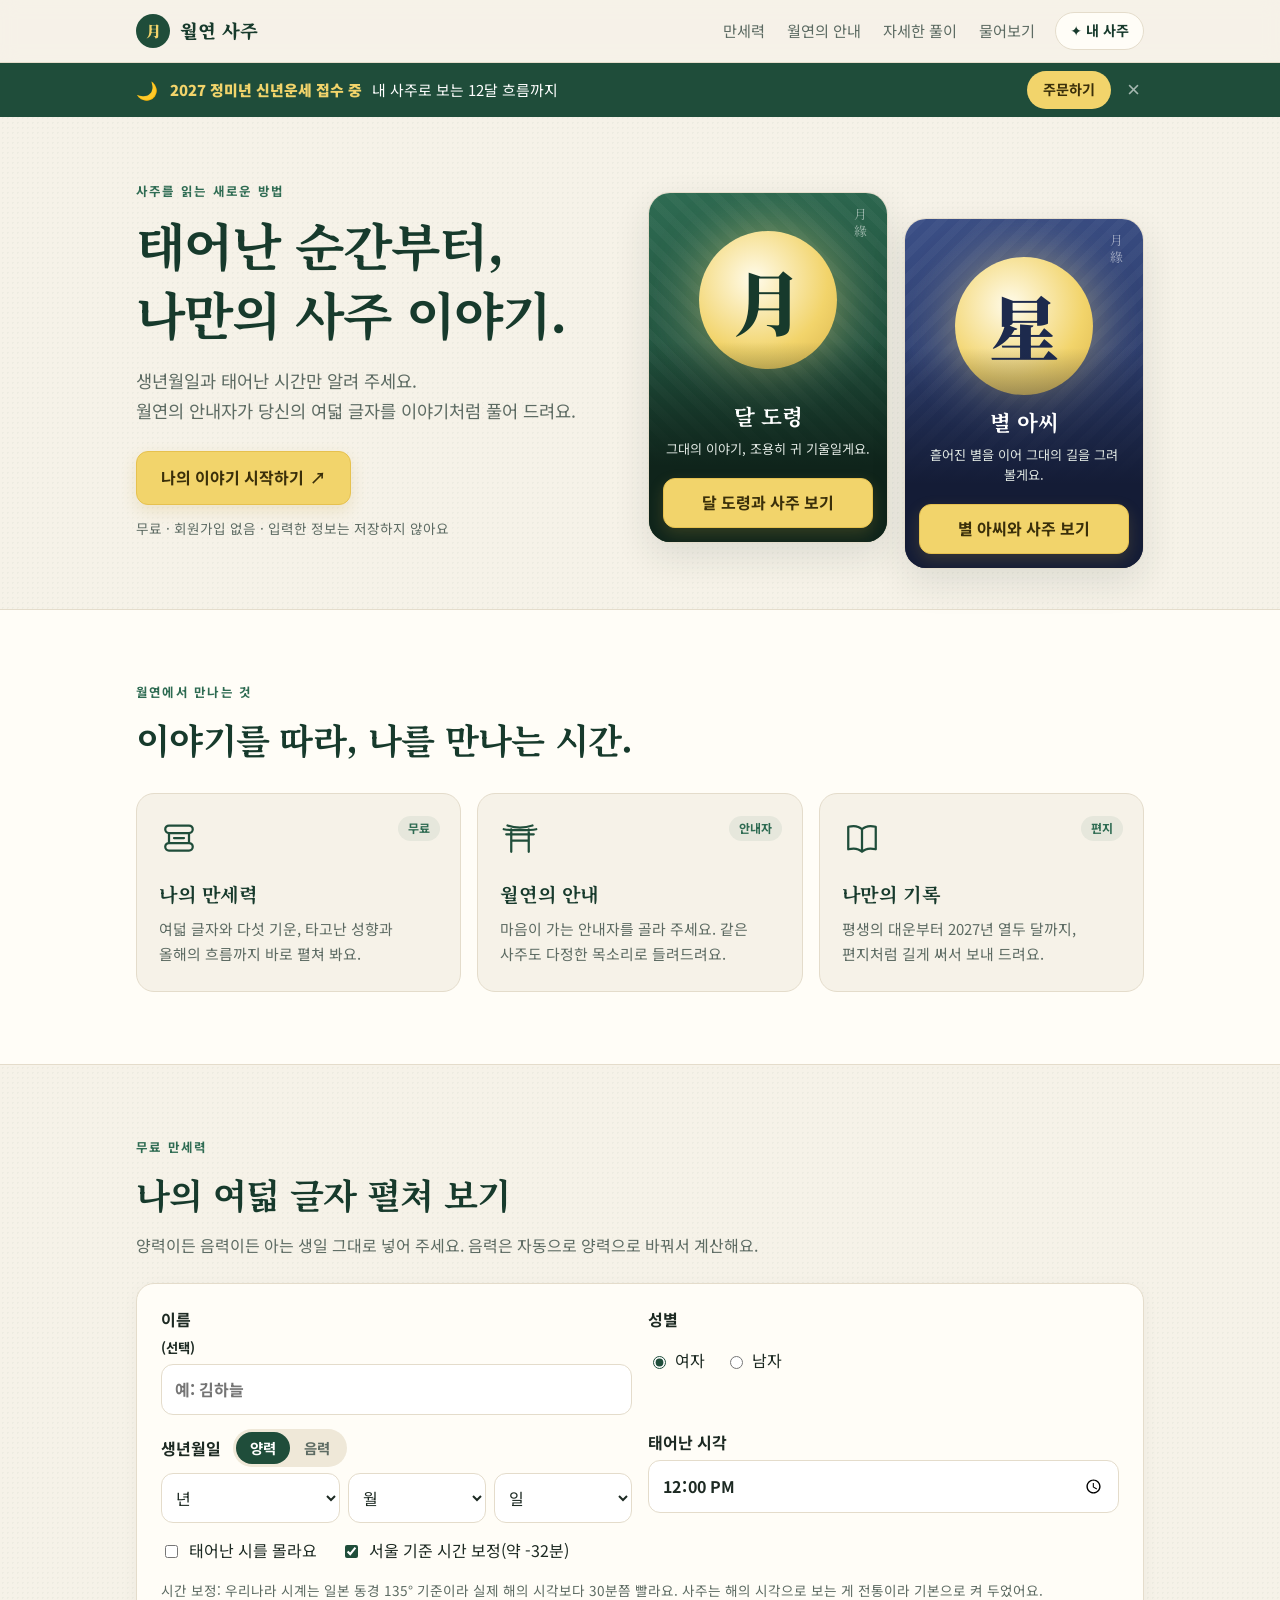
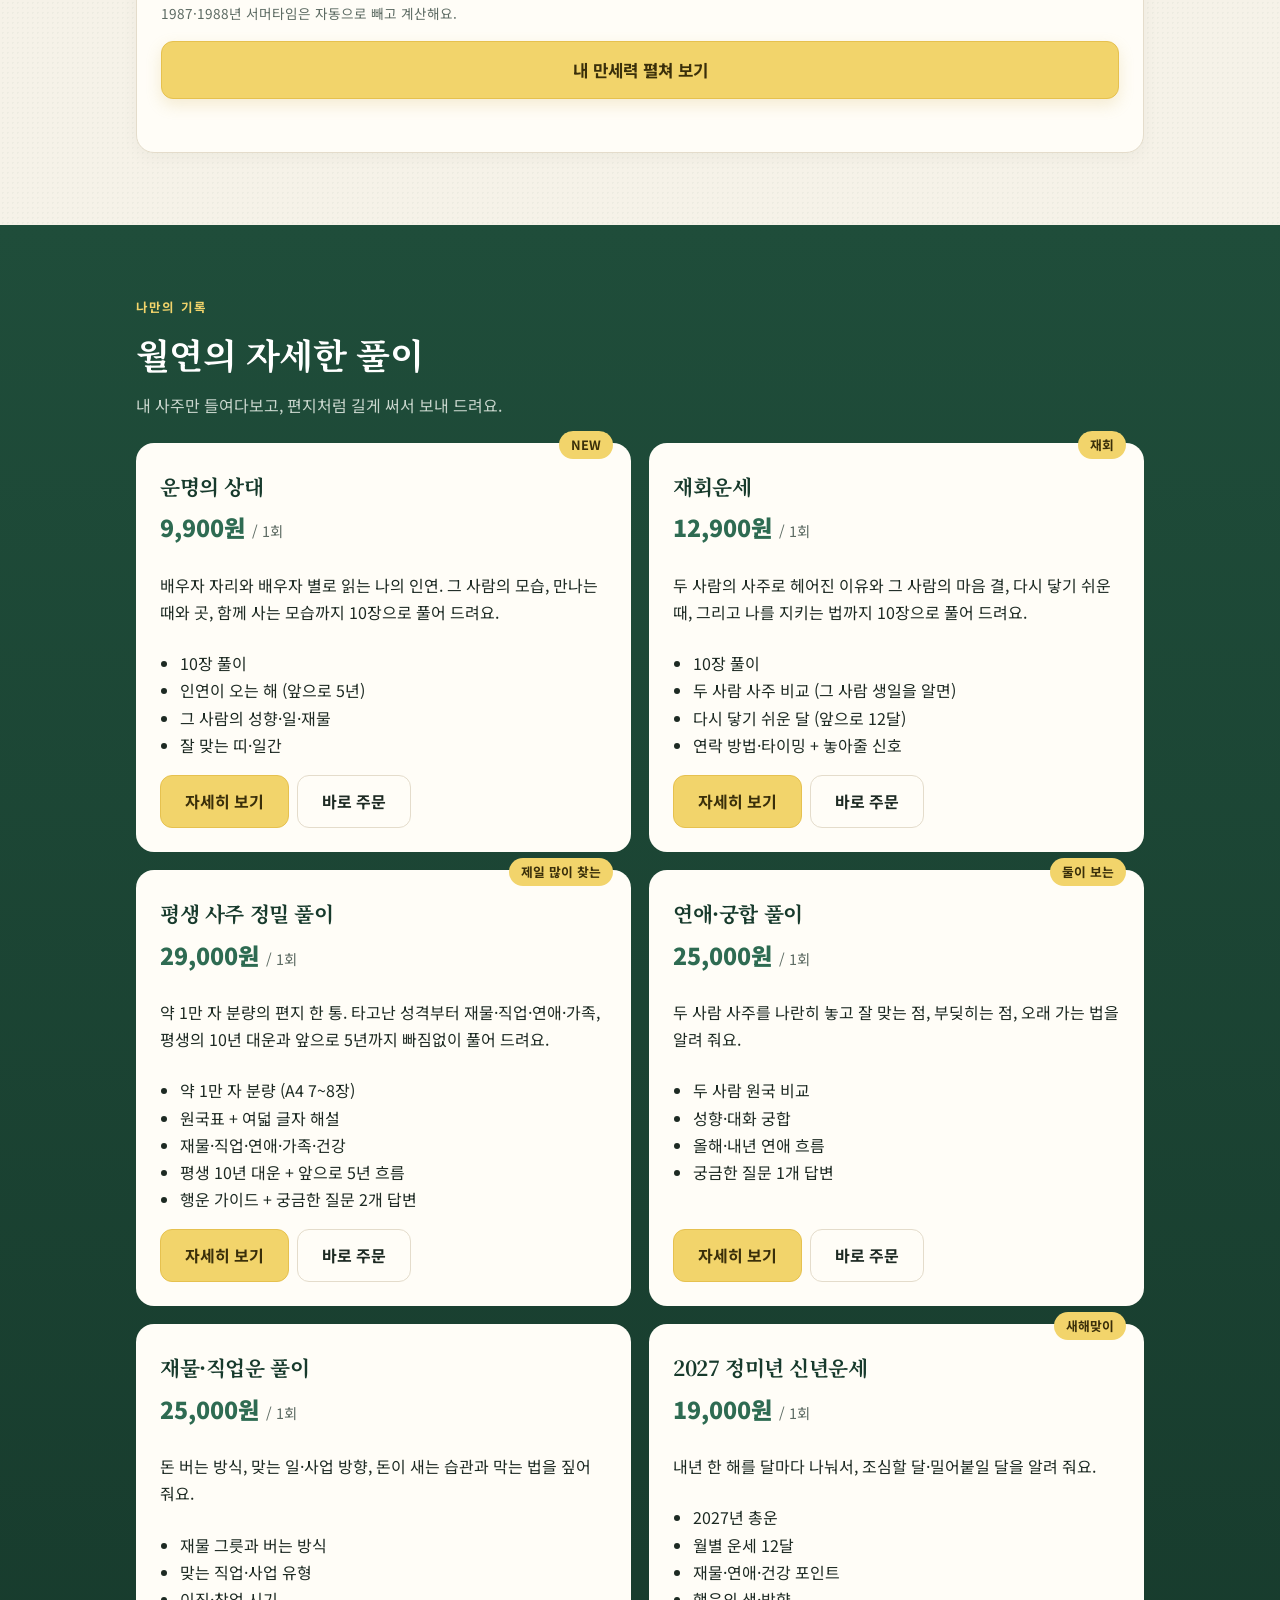
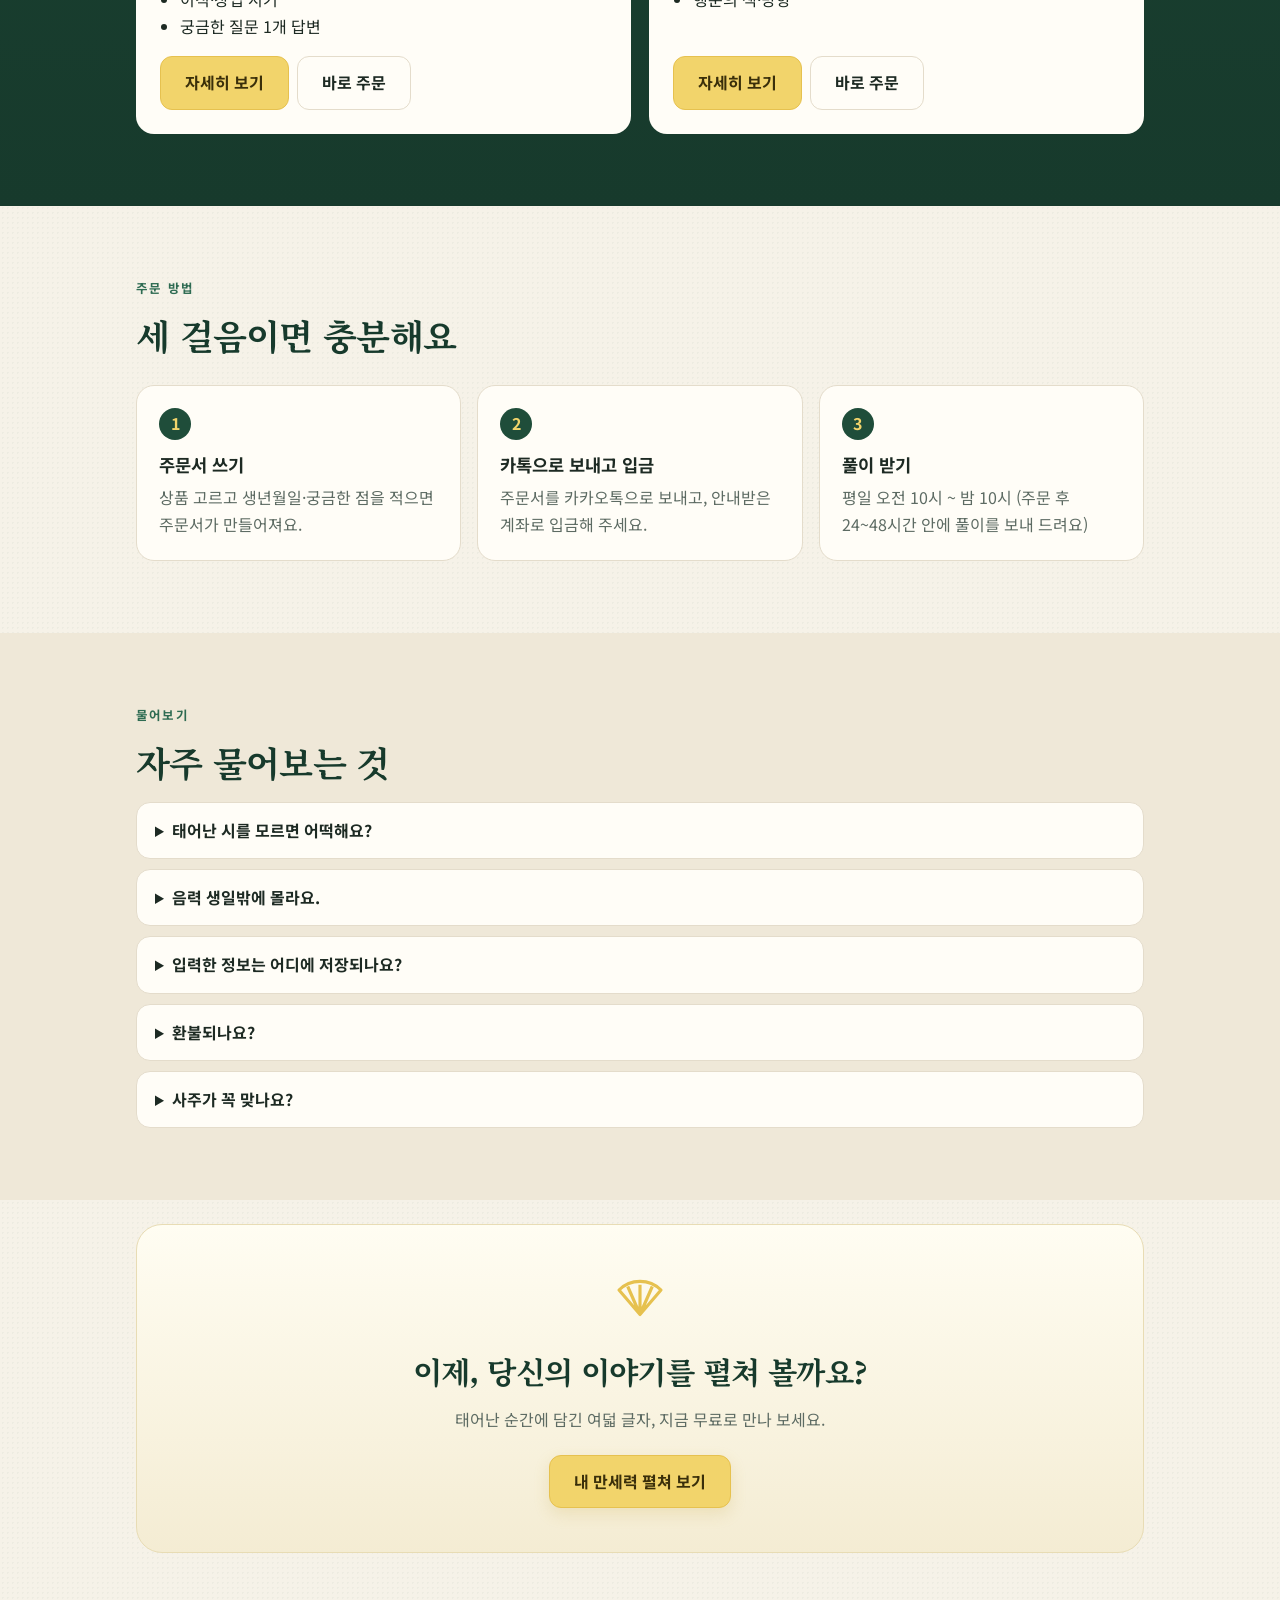
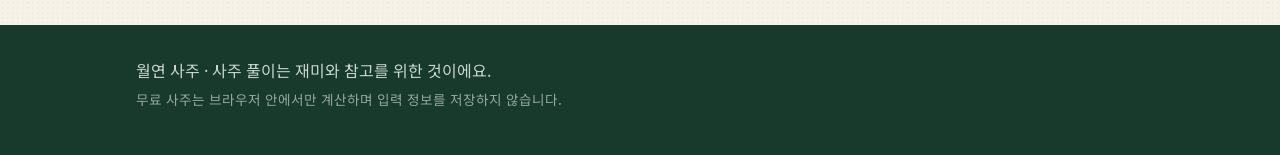
==== commit 0bf69e99: "Add 재회운세 as Wolyeon's own product with free teaser - 10-chapter product with detail page; teaser sho" ====
--- a/site/index.html
+++ b/site/index.html
@@ -337,12 +337,16 @@
       <section class="sh-box" id="sh-teaser-box" hidden>
         <h3>🎂 내 생일로 맛보기</h3>
         <form class="sh-teaser" id="sh-teaser-form" autocomplete="off">
-          <p class="sh-note">생일만 넣으면 배우자 자리와 인연이 오는 해를 바로 보여 드려요 · 무료 · 저장 안 함</p>
+          <p class="sh-note" id="tz-intro">생일만 넣으면 배우자 자리와 인연이 오는 해를 바로 보여 드려요 · 무료 · 저장 안 함</p>
           <div class="sh-row">
             <span class="seg"><label><input type="radio" name="tg" value="여" checked><span>여자</span></label><label><input type="radio" name="tg" value="남"><span>남자</span></label></span>
             <span class="seg"><label><input type="radio" name="tcal" value="solar" checked><span>양력</span></label><label><input type="radio" name="tcal" value="lunar"><span>음력</span></label></span>
           </div>
           <div class="ymd"><select name="ty" aria-label="태어난 해"></select><select name="tm" aria-label="태어난 달"></select><select name="td" aria-label="태어난 날"></select></div>
+          <div class="tz-ex" id="tz-ex" hidden>
+            <p class="sh-note">그 사람 생일 <small>(알면 두 사람의 결까지 · 몰라도 괜찮아요)</small></p>
+            <div class="ymd"><select name="ey" aria-label="그 사람이 태어난 해"></select><select name="em" aria-label="그 사람이 태어난 달"></select><select name="ed" aria-label="그 사람이 태어난 날"></select></div>
+          </div>
           <button type="submit" class="btn btn-gold wide">🎂 생일 넣고 바로 보기</button>
           <p class="error" id="sh-teaser-error" role="alert"></p>
         </form>
@@ -401,6 +405,7 @@
   <script src="reading.js"></script>
   <script src="monthly.js"></script>
   <script src="destiny.js"></script>
+  <script src="reunion.js"></script>
   <script src="app.js"></script>
 </body>
 </html>
--- a/site/style.css
+++ b/site/style.css
@@ -401,3 +401,14 @@
 .sh-buy small { color: #a9a0cc; font-size: .8rem; }
 .sh-buy b { color: #fff; font-size: 1.15rem; }
 .sh-buy .btn { flex: 1; justify-content: center; padding: 14px; font-size: 1.02rem; }
+
+/* 제휴 상품 */
+.product.partner { border: 1px dashed #c9a43a; background: #fffdf4; }
+.partner-badge { background: var(--green-deep) !important; color: var(--gold) !important; }
+.partner-sub { margin: 2px 0 6px; color: var(--green-2); font-weight: 700; }
+.partner-note { font-size: .82rem; color: var(--ink-soft); background: var(--bg); border-radius: 10px; padding: 8px 10px; }
+.product .product-actions a.btn { text-decoration: none; }
+.tz-ex { margin-top: 12px; }
+.tz-ex .sh-note { margin: 0 0 8px; }
+.tz-ex small { color: #8f87b5; }
+.tz-tip { font-size: .85rem; color: #cfc7e8; background: #ffffff0d; border-radius: 12px; padding: 10px 12px; }
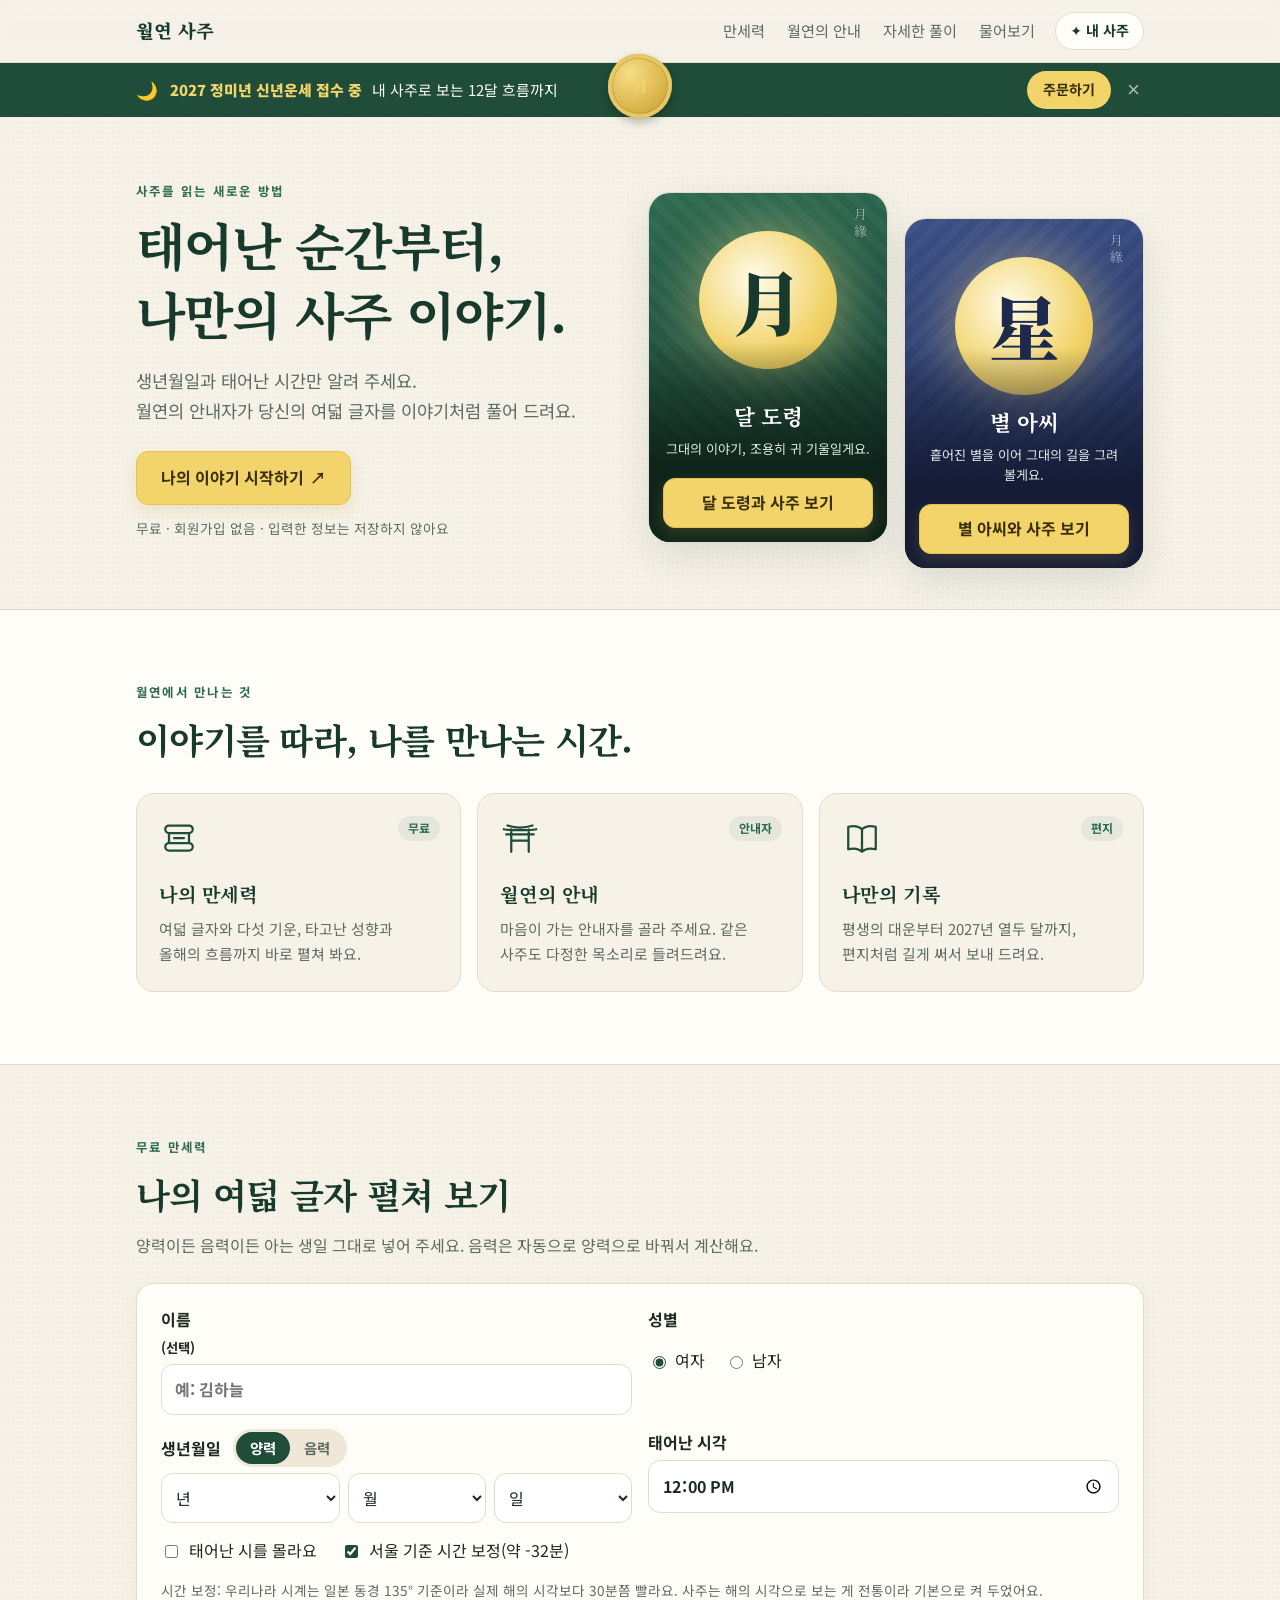
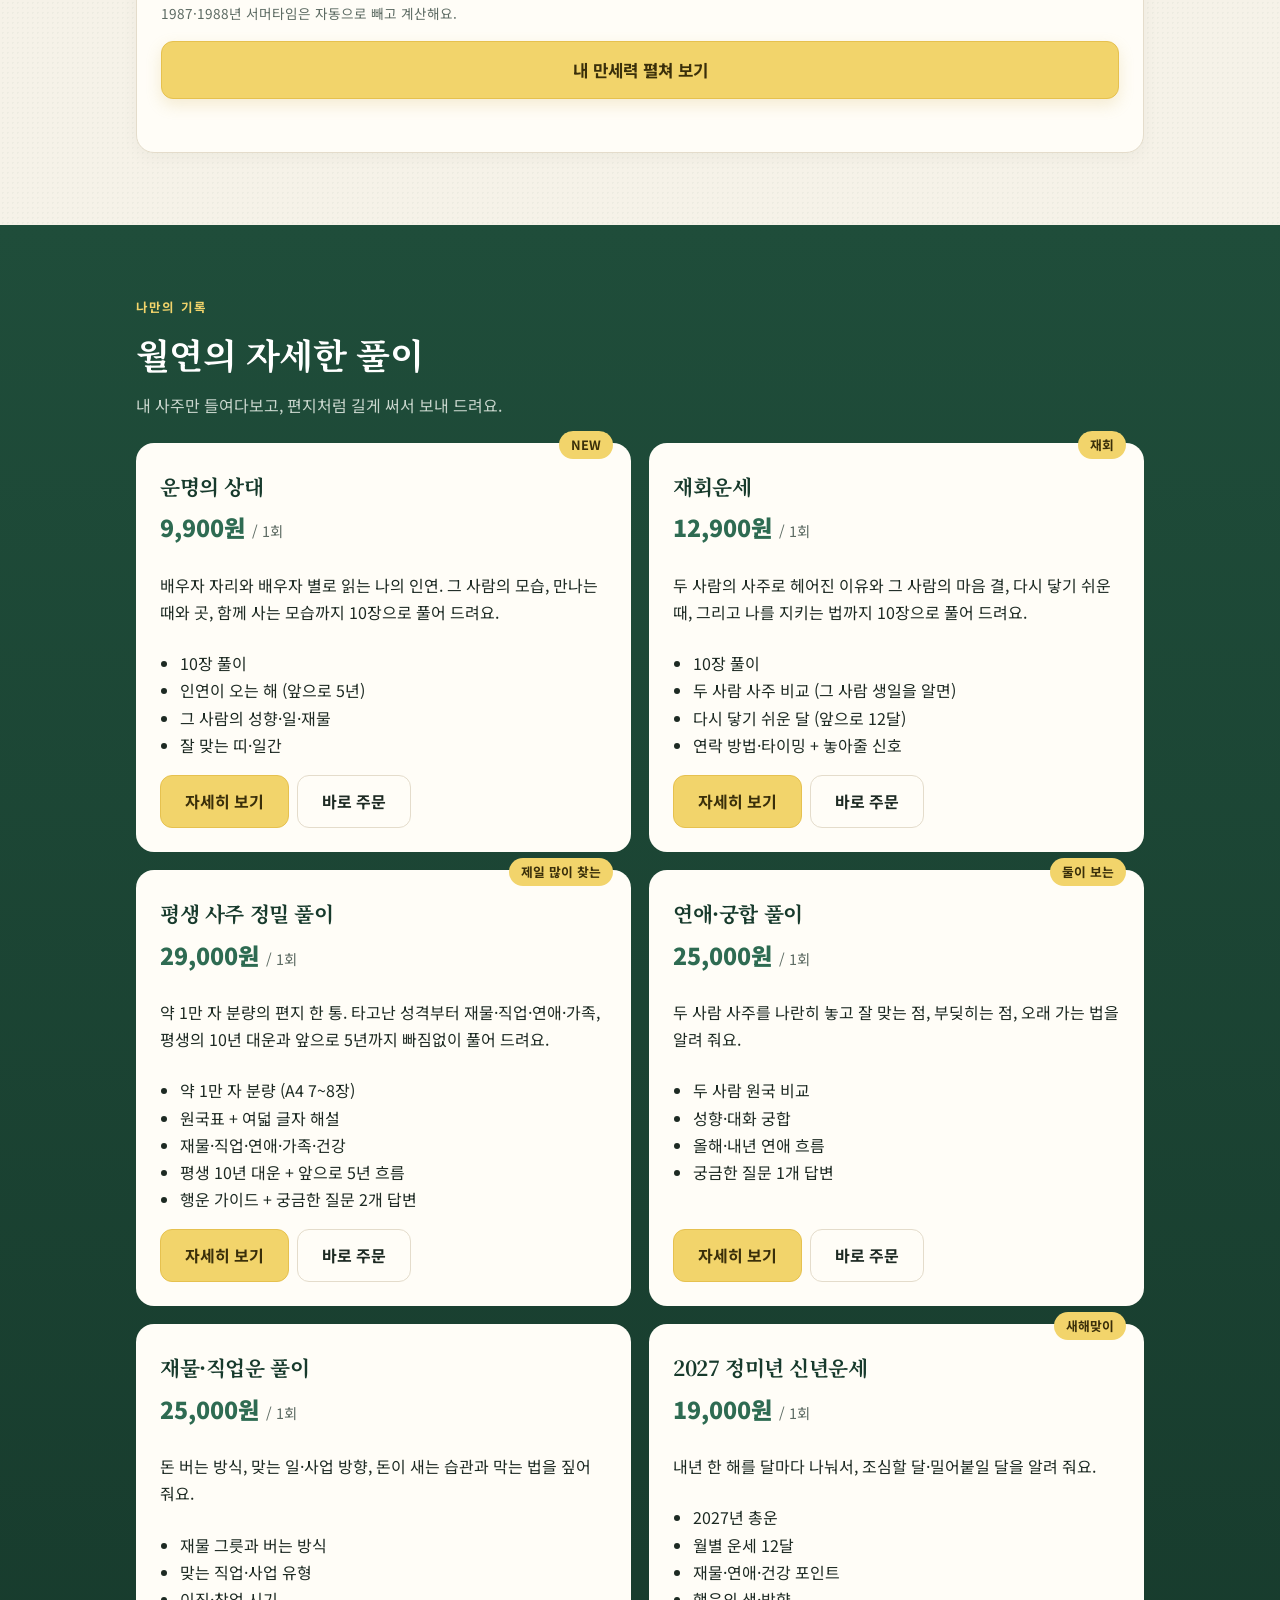
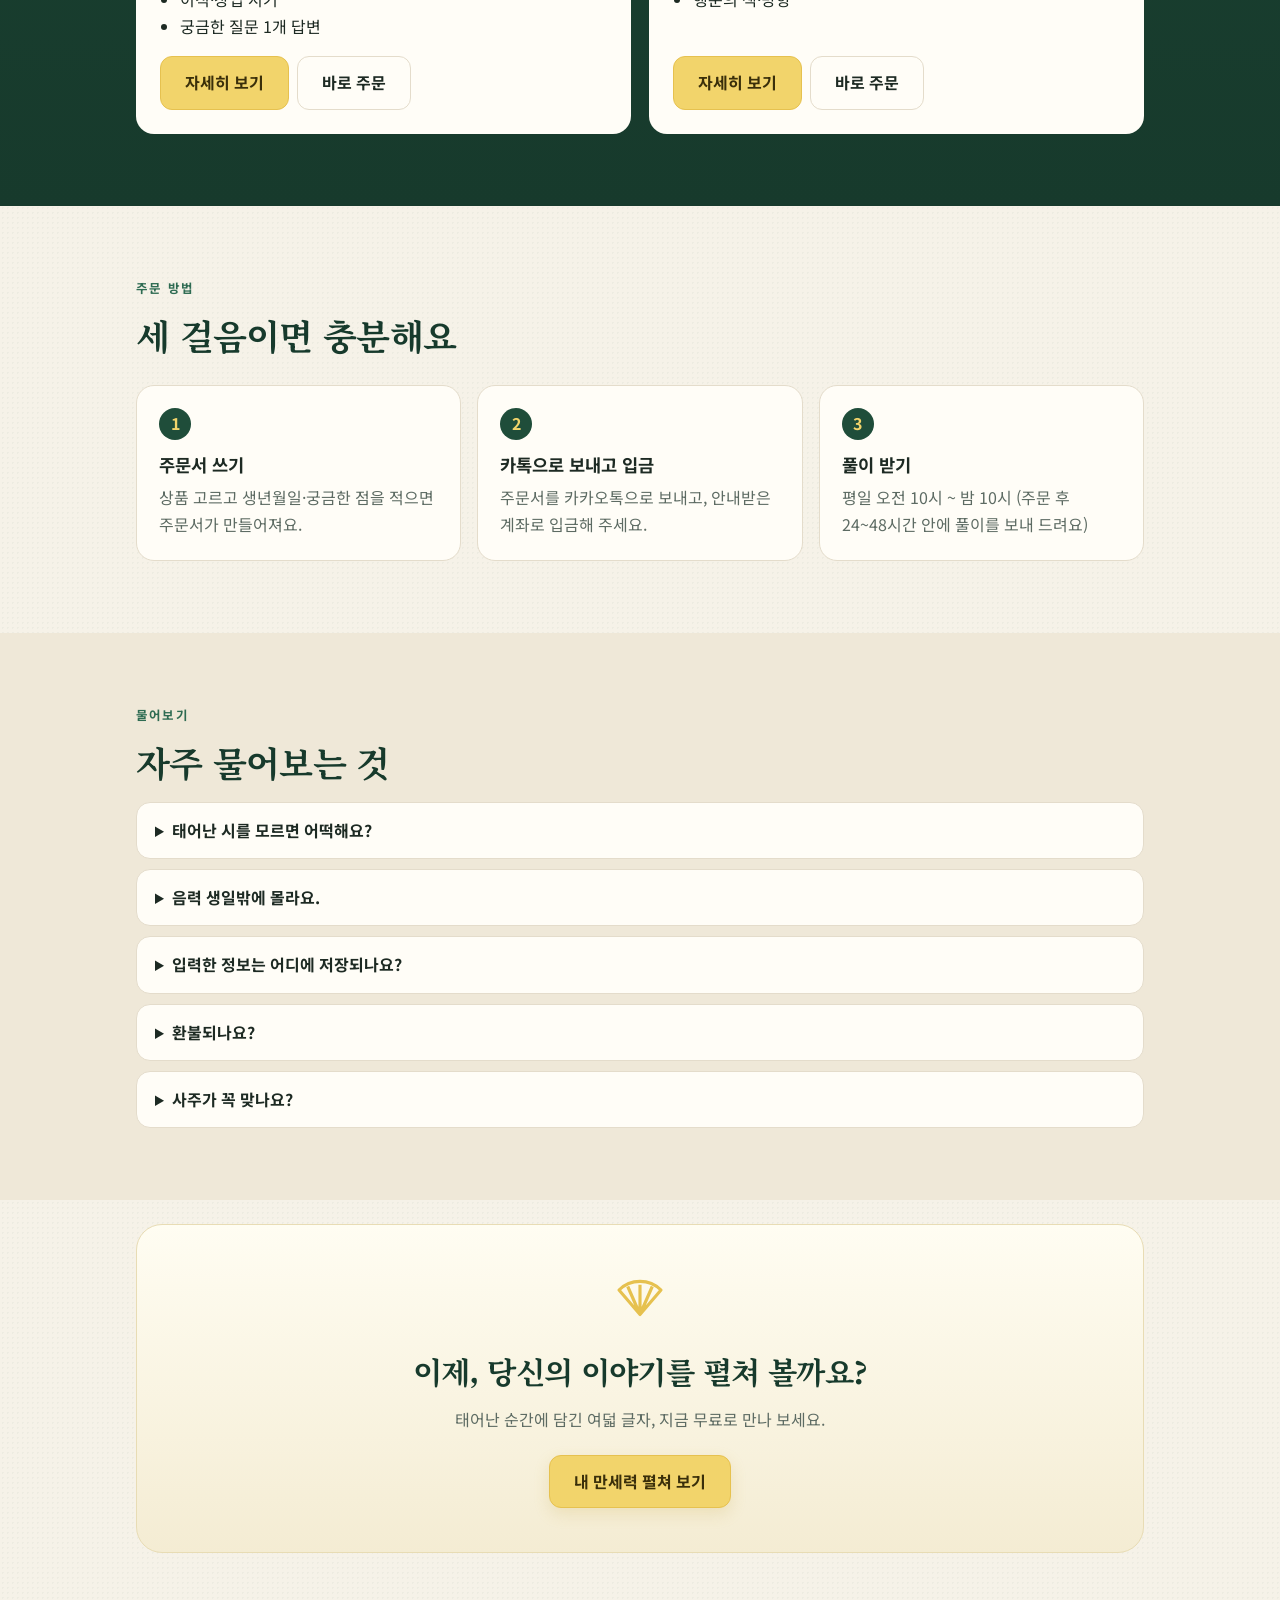
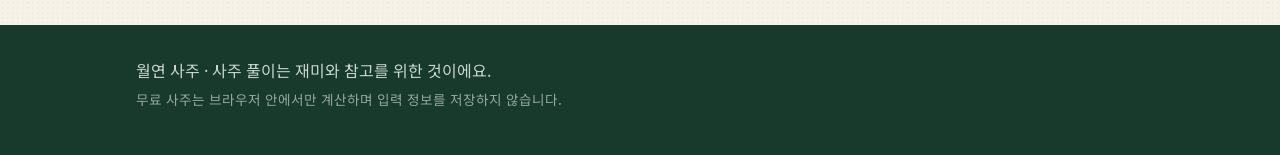
==== commit 019055d8: "Redesign product detail page as 'a letter from Wolyeon' Replace the dark purple layout with Wolyeon'" ====
--- a/site/index.html
+++ b/site/index.html
@@ -302,67 +302,75 @@
     </div>
   </footer>
 
-  <!-- 상품 상세 -->
+  <!-- 상품 상세: 월연의 편지 -->
   <div class="sheet" id="sheet" hidden role="dialog" aria-modal="true" aria-labelledby="sh-title">
     <div class="sheet-bar">
-      <button type="button" class="sheet-back" id="sheet-close">‹ 홈</button>
+      <button type="button" class="sheet-back" id="sheet-close">← 돌아가기</button>
       <b id="sheet-bar-title"></b>
-      <button type="button" class="sheet-share" id="sheet-share">공유</button>
+      <button type="button" class="sheet-share" id="sheet-share">링크 보내기</button>
     </div>
     <div class="sheet-body">
-      <section class="sh-hero">
-        <div class="sh-emblem" aria-hidden="true"><span id="sh-emblem"></span></div>
+      <section class="lt-hero">
+        <div class="envelope" aria-hidden="true">
+          <span class="env-flap"></span>
+          <span class="env-to">月緣 → 당신에게</span>
+          <span class="seal"><span id="sh-emblem"></span></span>
+        </div>
+        <p class="lt-kicker">월연이 보내는 편지</p>
         <h2 id="sh-title"></h2>
-        <p id="sh-sub"></p>
-        <div class="sh-chips" id="sh-chips"></div>
-        <div class="sh-price" id="sh-price"></div>
-        <p class="sh-delivery"><span>받는 법</span> <em id="sh-delivery"></em></p>
+        <p class="lt-sub" id="sh-sub"></p>
+        <div class="lt-meta" id="sh-chips"></div>
+        <div class="stamp" id="sh-price"></div>
+        <p class="lt-delivery" id="sh-delivery"></p>
       </section>
 
-      <section class="sh-box">
-        <h3>📜 <span id="sh-toc-title"></span></h3>
-        <ol class="sh-toc" id="sh-toc"></ol>
+      <section class="lt-sec">
+        <h3 class="lt-h"><span class="lt-h-hanja">目</span> <span id="sh-toc-title"></span></h3>
+        <ol class="lt-toc" id="sh-toc"></ol>
       </section>
 
-      <section class="sh-box">
-        <h3>👀 풀이는 이런 느낌이에요</h3>
-        <div class="sh-sample">
-          <span class="sh-sample-tag" id="sh-sample-tag"></span>
+      <section class="lt-sec">
+        <h3 class="lt-h"><span class="lt-h-hanja">頁</span> 한 장 미리 펼쳐 보기</h3>
+        <div class="letter">
+          <span class="letter-seal" id="sh-sample-tag"></span>
           <p id="sh-sample-text"></p>
-          <p class="sh-blur" id="sh-sample-hidden" aria-hidden="true"></p>
-        </div>
-        <p class="sh-note">실제 풀이는 내 생일·태어난 시간으로 새로 써 드려요 (견본 예시 문장)</p>
+          <p class="letter-fold" id="sh-sample-hidden" aria-hidden="true"></p>
+          <span class="letter-ribbon">이어지는 이야기는 편지로</span>
+        </div>
+        <p class="lt-note">견본 문장이에요. 실제 편지는 내 생일과 태어난 시간으로 새로 써요.</p>
       </section>
 
-      <section class="sh-box" id="sh-teaser-box" hidden>
-        <h3>🎂 내 생일로 맛보기</h3>
-        <form class="sh-teaser" id="sh-teaser-form" autocomplete="off">
-          <p class="sh-note" id="tz-intro">생일만 넣으면 배우자 자리와 인연이 오는 해를 바로 보여 드려요 · 무료 · 저장 안 함</p>
+      <section class="lt-sec" id="sh-teaser-box" hidden>
+        <h3 class="lt-h"><span class="lt-h-hanja">月</span> 내 달력에 먼저 비춰 보기</h3>
+        <form class="moonform" id="sh-teaser-form" autocomplete="off">
+          <div class="moonphases" aria-hidden="true"><i></i><i></i><i></i><i></i><i></i></div>
+          <p class="lt-note" id="tz-intro"></p>
           <div class="sh-row">
             <span class="seg"><label><input type="radio" name="tg" value="여" checked><span>여자</span></label><label><input type="radio" name="tg" value="남"><span>남자</span></label></span>
             <span class="seg"><label><input type="radio" name="tcal" value="solar" checked><span>양력</span></label><label><input type="radio" name="tcal" value="lunar"><span>음력</span></label></span>
           </div>
+          <p class="lt-label">내 생일</p>
           <div class="ymd"><select name="ty" aria-label="태어난 해"></select><select name="tm" aria-label="태어난 달"></select><select name="td" aria-label="태어난 날"></select></div>
           <div class="tz-ex" id="tz-ex" hidden>
-            <p class="sh-note">그 사람 생일 <small>(알면 두 사람의 결까지 · 몰라도 괜찮아요)</small></p>
+            <p class="lt-label">그 사람 생일 <small>알면 두 사람의 결까지 · 비워 둬도 괜찮아요</small></p>
             <div class="ymd"><select name="ey" aria-label="그 사람이 태어난 해"></select><select name="em" aria-label="그 사람이 태어난 달"></select><select name="ed" aria-label="그 사람이 태어난 날"></select></div>
           </div>
-          <button type="submit" class="btn btn-gold wide">🎂 생일 넣고 바로 보기</button>
+          <button type="submit" class="btn btn-main wide">달력에 비춰 보기</button>
           <p class="error" id="sh-teaser-error" role="alert"></p>
         </form>
-        <div class="sh-teaser-result" id="sh-teaser-result" hidden></div>
+        <div class="moonresult" id="sh-teaser-result" hidden></div>
       </section>
 
-      <section class="sh-box">
-        <h3>⭐ 이런 분께 추천해요</h3>
-        <ul class="sh-rec" id="sh-rec"></ul>
+      <section class="lt-sec">
+        <h3 class="lt-h"><span class="lt-h-hanja">心</span> 이런 마음이라면</h3>
+        <ul class="notes" id="sh-rec"></ul>
       </section>
 
-      <p class="sh-refund"><a href="#faq" id="sh-refund">환불 안내 ›</a></p>
+      <p class="lt-refund"><a href="#faq" id="sh-refund">환불·교환 안내</a></p>
     </div>
     <div class="sh-buy">
       <div><small id="sh-buy-name"></small><b id="sh-buy-price"></b></div>
-      <button type="button" class="btn btn-gold" id="sh-buy">생일 적고 주문하기</button>
+      <button type="button" class="btn btn-main" id="sh-buy">편지 신청하기</button>
     </div>
   </div>
 
--- a/site/style.css
+++ b/site/style.css
@@ -332,83 +332,117 @@
 .product .product-actions .btn:not(.btn-main) { background: var(--card); border-color: var(--line); color: var(--ink); }
 .product .product-actions .btn-main { background: var(--gold); border-color: var(--gold-2); color: var(--gold-ink); }
 
-/* 상품 상세 시트 */
-body.locked-scroll { overflow: hidden; }
-.sheet { position: fixed; inset: 0; z-index: 50; display: flex; flex-direction: column; color: #ece8f6;
-  background: radial-gradient(120% 60% at 80% 0%, #3b2a63 0%, transparent 60%), radial-gradient(90% 50% at 0% 40%, #1d2f5e 0%, transparent 60%), #0d0b1d; }
-.sheet-bar { flex: none; display: grid; grid-template-columns: 80px 1fr 80px; align-items: center; height: 56px; padding: 0 12px; background: #0d0b1dcc; backdrop-filter: blur(8px); border-bottom: 1px solid #ffffff14; }
-.sheet-bar b { text-align: center; font-family: var(--serif); font-size: 1.05rem; color: #fff; }
-.sheet-back, .sheet-share { border: 0; background: none; color: #b9a6ff; font: inherit; font-weight: 700; cursor: pointer; padding: 8px; }
-.sheet-back { text-align: left; }
-.sheet-share { text-align: right; }
-.sheet-body { flex: 1; overflow-y: auto; padding: 20px 16px 120px; max-width: 640px; width: 100%; margin: 0 auto; }
-.sh-hero, .sh-box { border: 1px solid #ffffff1a; border-radius: 26px; padding: 26px 20px; margin-bottom: 18px; background: linear-gradient(180deg, #ffffff0d, #ffffff05); }
-.sh-hero { text-align: center; background: linear-gradient(180deg, #3a2b5a, #1c1636); }
-.sh-emblem { width: 150px; height: 150px; margin: 4px auto 18px; border-radius: 50%; display: grid; place-items: center;
-  background: radial-gradient(circle at 40% 35%, #26305a, #141a3a); border: 3px solid #e6c14f;
-  box-shadow: inset 0 0 0 8px #141a3a, inset 0 0 0 10px #e6c14f88, 0 10px 30px #00000066; }
-.sh-emblem span { font-family: var(--serif); font-weight: 900; font-size: 4rem; color: #f2d46b; }
-.sh-hero h2 { font-family: var(--serif); font-size: 1.8rem; margin: 0; color: #fff; }
-.sh-hero > p { margin: 6px 0 16px; color: #cfc7e8; }
-.sh-chips { display: flex; flex-wrap: wrap; justify-content: center; gap: 8px; }
-.sh-chips span { background: #ffffff14; border-radius: 999px; padding: 6px 14px; font-size: .88rem; }
-.sh-price { margin: 18px 0 4px; font-size: 2rem; font-weight: 900; color: #f2d46b; }
-.sh-price small { display: block; font-size: .85rem; font-weight: 400; color: #a9a0cc; }
-.sh-delivery { margin: 8px 0 0; font-size: .85rem; color: #a9a0cc; }
-.sh-delivery span { background: #ffffff1a; color: #fff; font-weight: 700; padding: 2px 8px; border-radius: 6px; margin-right: 4px; }
-.sh-delivery em { font-style: normal; }
-.sh-box h3 { margin: 0 0 14px; padding-bottom: 12px; border-bottom: 1px dashed #ffffff26; font-family: var(--serif); font-size: 1.2rem; color: #fff; }
-.sh-toc { list-style: none; margin: 0; padding: 4px 18px; background: #ffffff0a; border: 1px solid #ffffff14; border-radius: 18px; }
-.sh-toc li { display: flex; gap: 16px; padding: 14px 0; border-bottom: 1px solid #ffffff12; }
-.sh-toc li:last-child { border-bottom: 0; }
-.sh-toc .n { width: 24px; flex: none; font-weight: 900; color: #ff7eb3; }
-.sh-toc b { display: block; color: #fff; }
-.sh-toc small { color: #b4acd2; }
-.sh-sample { position: relative; padding: 18px 18px 18px 40px; background: #ffffff0a; border: 1px solid #ffffff14; border-radius: 18px; }
-.sh-sample::before { content: ""; position: absolute; left: 18px; top: 24px; bottom: 24px; width: 2px; background: #8b7cf0; border-radius: 2px; }
-.sh-sample::after { content: ""; position: absolute; left: 12px; top: 18px; width: 14px; height: 14px; border-radius: 50%; background: #b9a6ff; box-shadow: 0 0 0 4px #0d0b1d; }
-.sh-sample-tag { display: inline-block; border: 1.5px solid #b9a6ff; color: #cbbcff; border-radius: 12px; padding: 4px 14px; font-weight: 700; margin-bottom: 10px; }
-.sh-sample p { margin: 0; line-height: 1.85; }
-.sh-blur { margin-top: 8px !important; filter: blur(6px); user-select: none; opacity: .7; }
-.sh-note { text-align: center; font-size: .82rem; color: #a9a0cc; margin: 12px 0 0; }
-.sh-teaser { background: linear-gradient(180deg, #3a2b5a, #251d45); border: 1px solid #8b7cf066; border-radius: 18px; padding: 16px; }
-.sh-teaser .sh-note { margin: 0 0 12px; }
-.sh-row { display: flex; gap: 8px; flex-wrap: wrap; justify-content: center; margin-bottom: 10px; }
-.sheet .seg { background: #ffffff14; }
-.sheet .seg span { color: #cfc7e8; }
-.sheet .seg input:checked + span { background: #8b7cf0; color: #fff; }
-.sheet .ymd select { background: #ffffff10; color: #fff; border-color: #ffffff26; }
-.sheet .ymd option { color: #111; }
-.sheet .btn-gold { background: linear-gradient(90deg, #ff7eb3, #b98bff); border: 0; color: #fff; box-shadow: 0 8px 20px #b98bff44; }
-.sh-teaser-result { margin-top: 14px; background: #ffffff0a; border: 1px solid #f2d46b55; border-radius: 18px; padding: 16px; }
-.sh-teaser-result p { margin: 4px 0 14px; line-height: 1.8; }
-.sh-teaser-result p b { color: #f2d46b; }
-.tz-row { display: flex; justify-content: space-between; gap: 8px; font-size: .9rem; }
-.tz-row span { color: #a9a0cc; }
-.tz-row b { color: #fff; }
-.tz-years { margin: 6px 0 14px; padding-left: 18px; }
-.tz-years li { padding: 3px 0; }
-.tz-years b { color: #f2d46b; }
-.tz-years small { color: #b4acd2; }
-.tz-locked { font-size: .85rem; color: #cfc7e8; background: #ffffff0d; border-radius: 12px; padding: 10px 12px; }
-.sh-rec { list-style: none; margin: 0; padding: 0; display: grid; gap: 10px; }
-.sh-rec li { background: #ffffff0a; border: 1px solid #ffffff14; border-radius: 16px; padding: 14px 18px; color: #e6e1f5; }
-.sh-rec b { color: #f2d46b; }
-.sh-refund { text-align: center; margin: 24px 0; }
-.sh-refund a { color: #a9a0cc; }
-.sh-buy { position: absolute; left: 50%; bottom: calc(12px + env(safe-area-inset-bottom)); transform: translateX(-50%); width: min(608px, calc(100% - 24px)); display: flex; align-items: center; gap: 14px; padding: 12px 12px 12px 22px; background: #15122bf2; border: 1px solid #ffffff1f; border-radius: 22px; box-shadow: 0 10px 30px #00000088; }
-.sh-buy div { display: flex; flex-direction: column; line-height: 1.3; }
-.sh-buy small { color: #a9a0cc; font-size: .8rem; }
-.sh-buy b { color: #fff; font-size: 1.15rem; }
-.sh-buy .btn { flex: 1; justify-content: center; padding: 14px; font-size: 1.02rem; }
-
 /* 제휴 상품 */
 .product.partner { border: 1px dashed #c9a43a; background: #fffdf4; }
 .partner-badge { background: var(--green-deep) !important; color: var(--gold) !important; }
 .partner-sub { margin: 2px 0 6px; color: var(--green-2); font-weight: 700; }
 .partner-note { font-size: .82rem; color: var(--ink-soft); background: var(--bg); border-radius: 10px; padding: 8px 10px; }
 .product .product-actions a.btn { text-decoration: none; }
-.tz-ex { margin-top: 12px; }
-.tz-ex .sh-note { margin: 0 0 8px; }
-.tz-ex small { color: #8f87b5; }
-.tz-tip { font-size: .85rem; color: #cfc7e8; background: #ffffff0d; border-radius: 12px; padding: 10px 12px; }
+
+/* ── 상품 상세: 월연의 편지 ───────────────────────── */
+body.locked-scroll { overflow: hidden; }
+.sheet { position: fixed; inset: 0; z-index: 50; display: flex; flex-direction: column; color: var(--ink);
+  background: var(--bg); background-image: radial-gradient(#1f4d3a0d 1px, transparent 1px); background-size: 5px 5px; }
+.sheet-bar { flex: none; display: grid; grid-template-columns: 100px 1fr 100px; align-items: center; height: 56px; padding: 0 12px; background: #f6f2e8f2; backdrop-filter: blur(8px); border-bottom: 1px solid var(--line); }
+.sheet-bar b { text-align: center; font-family: var(--serif); font-size: 1.02rem; color: var(--green-deep); white-space: nowrap; overflow: hidden; text-overflow: ellipsis; }
+.sheet-back, .sheet-share { border: 0; background: none; color: var(--green-2); font: inherit; font-size: .9rem; font-weight: 700; cursor: pointer; padding: 8px 4px; }
+.sheet-back { text-align: left; }
+.sheet-share { text-align: right; }
+.sheet-body { flex: 1; overflow-y: auto; padding: 22px 16px 130px; max-width: 620px; width: 100%; margin: 0 auto; }
+
+/* 봉투 */
+.lt-hero { text-align: center; padding: 6px 0 26px; border-bottom: 1px solid var(--line); margin-bottom: 26px; }
+.envelope { position: relative; width: 230px; height: 150px; margin: 6px auto 22px; border-radius: 8px;
+  background: linear-gradient(160deg, #2e6b52, #1f4d3a 60%, #173a2c); box-shadow: 0 16px 34px #173a2c40; overflow: hidden; }
+.env-flap { position: absolute; left: 0; right: 0; top: 0; height: 86px; background: linear-gradient(180deg, #2a5f49, #224f3d);
+  clip-path: polygon(0 0, 100% 0, 50% 100%); box-shadow: inset 0 -1px 0 #ffffff22; }
+.env-to { position: absolute; left: 14px; bottom: 12px; font-family: var(--serif); font-size: .72rem; letter-spacing: .12em; color: #f2d46baa; }
+.seal { position: absolute; left: 50%; top: 86px; transform: translate(-50%, -50%); width: 64px; height: 64px; display: grid; place-items: center;
+  border-radius: 46% 54% 50% 50% / 52% 48% 52% 48%; background: radial-gradient(circle at 35% 30%, #f6dd86, #d9b44a 60%, #b8902f);
+  box-shadow: 0 4px 10px #00000044, inset 0 0 0 4px #e8c766, inset 0 0 0 5px #b8902f88; }
+.seal span { font-family: var(--serif); font-weight: 900; font-size: 1.7rem; color: var(--green-deep); }
+.lt-kicker { margin: 0; font-size: .78rem; letter-spacing: .3em; color: var(--green-2); font-weight: 700; }
+.lt-hero h2 { font-family: var(--serif); font-weight: 900; font-size: clamp(1.9rem, 7vw, 2.4rem); margin: 6px 0 4px; color: var(--green-deep); letter-spacing: -0.02em; }
+.lt-sub { margin: 0 0 14px; font-family: var(--serif); color: var(--ink-soft); }
+.lt-meta { display: flex; justify-content: center; flex-wrap: wrap; font-size: .85rem; color: var(--ink-soft); }
+.lt-meta span + span::before { content: ""; display: inline-block; width: 1px; height: 10px; background: var(--line); margin: 0 10px; vertical-align: middle; }
+.stamp { display: inline-flex; flex-direction: column; align-items: center; justify-content: center; width: 112px; height: 112px; margin: 20px auto 10px;
+  border-radius: 50%; border: 2px dashed #b8432f; color: #b8432f; transform: rotate(-8deg); background: #fff8f2; line-height: 1.15; }
+.stamp b { font-family: var(--serif); font-size: 1.5rem; font-weight: 900; }
+.stamp small { font-size: .7rem; letter-spacing: .15em; }
+.lt-delivery { margin: 6px 0 0; font-size: .85rem; color: var(--ink-soft); }
+
+/* 섹션 제목 */
+.lt-sec { margin-bottom: 30px; }
+.lt-h { display: flex; align-items: center; gap: 10px; margin: 0 0 14px; font-family: var(--serif); font-size: 1.2rem; color: var(--green-deep); }
+.lt-h-hanja { display: inline-grid; place-items: center; width: 32px; height: 32px; border-radius: 6px; background: var(--green); color: var(--gold); font-size: .95rem; }
+.lt-note { font-size: .82rem; color: var(--ink-soft); margin: 10px 0 0; text-align: center; }
+
+/* 차례 */
+.lt-toc { list-style: none; margin: 0; padding: 6px 18px; background: var(--card); border: 1px solid var(--line); border-radius: 14px; }
+.lt-toc li { display: grid; grid-template-columns: 42px 1fr; column-gap: 8px; padding: 12px 0; border-bottom: 1px solid #efe8d8; }
+.lt-toc li:last-child { border-bottom: 0; }
+.lt-toc .n { grid-row: span 2; font-family: var(--serif); font-weight: 900; color: var(--green-2); font-size: 1.05rem; padding-top: 1px; }
+.lt-toc .tl { display: flex; align-items: baseline; gap: 8px; }
+.lt-toc .tl b { font-family: var(--serif); color: var(--green-deep); white-space: nowrap; }
+.lt-toc .tl i { flex: 1; border-bottom: 1.5px dotted #cfc5ad; transform: translateY(-4px); }
+.lt-toc small { color: var(--ink-soft); }
+
+/* 편지지 미리보기 */
+.letter { position: relative; padding: 26px 22px 64px; background-color: #fffdf7;
+  background-image: repeating-linear-gradient(transparent 0 31px, #e9e1cd 31px 32px); background-position: 0 14px;
+  border: 1px solid var(--line); border-radius: 4px; box-shadow: 0 10px 24px #1d2a2314; transform: rotate(-.6deg); overflow: hidden; }
+.letter p { margin: 0; font-family: var(--serif); line-height: 32px; color: #2b2a24; }
+.letter-seal { display: inline-block; margin-bottom: 6px; padding: 2px 10px; border: 2px solid #b8432f; color: #b8432f; font-family: var(--serif); font-weight: 700; font-size: .85rem; border-radius: 3px; transform: rotate(-2deg); }
+.letter-fold { position: relative; filter: blur(4px); opacity: .55; user-select: none; }
+.letter::after { content: ""; position: absolute; left: 0; right: 0; bottom: 0; height: 120px; background: linear-gradient(transparent, #fffdf7 70%); }
+.letter-ribbon { position: absolute; z-index: 1; left: 50%; bottom: 18px; transform: translateX(-50%); white-space: nowrap; background: var(--green); color: var(--gold); font-size: .82rem; font-weight: 700; padding: 6px 16px; border-radius: 999px; }
+
+/* 달력에 비춰 보기 */
+.moonform { background: var(--card); border: 1px solid var(--line); border-radius: 16px; padding: 18px 16px; }
+.moonphases { display: flex; justify-content: center; gap: 10px; margin-bottom: 4px; }
+.moonphases i { width: 16px; height: 16px; border-radius: 50%; background: var(--gold); box-shadow: inset 0 0 0 1px #d9b44a; }
+.moonphases i:nth-child(1) { box-shadow: inset 11px 0 0 0 var(--card), inset 0 0 0 1px #d9b44a; }
+.moonphases i:nth-child(2) { box-shadow: inset 6px 0 0 0 var(--card), inset 0 0 0 1px #d9b44a; }
+.moonphases i:nth-child(4) { box-shadow: inset -6px 0 0 0 var(--card), inset 0 0 0 1px #d9b44a; }
+.moonphases i:nth-child(5) { box-shadow: inset -11px 0 0 0 var(--card), inset 0 0 0 1px #d9b44a; }
+.moonform .lt-note { margin: 8px 0 12px; }
+.sh-row { display: flex; gap: 8px; flex-wrap: wrap; justify-content: center; margin-bottom: 10px; }
+.lt-label { margin: 6px 0 6px; font-weight: 700; font-size: .9rem; }
+.lt-label small { font-weight: 400; color: var(--ink-soft); margin-left: 6px; font-size: .78rem; }
+.tz-ex { margin-top: 8px; }
+.moonresult { margin-top: 14px; background: #fffaea; border: 1px solid #e6c14f; border-radius: 16px; padding: 18px 16px; }
+.moonresult p { margin: 4px 0 14px; line-height: 1.8; }
+.moonresult p b { color: var(--green-2); }
+.mr-line { display: flex; justify-content: space-between; gap: 8px; font-size: .88rem; border-bottom: 1px dashed #e6d7a6; padding-bottom: 4px; }
+.mr-line span { color: var(--ink-soft); }
+.mr-line b { color: var(--green-deep); font-family: var(--serif); }
+.mr-cap { margin: 4px 0 8px !important; font-size: .88rem; color: var(--ink-soft); }
+.moon-cards { list-style: none; margin: 0 0 14px; padding: 0; display: grid; grid-template-columns: repeat(3, 1fr); gap: 8px; }
+.moon-card { position: relative; text-align: center; background: var(--card); border: 1px solid var(--line); border-radius: 12px; padding: 22px 6px 10px; display: flex; flex-direction: column; gap: 2px; }
+.moon-card::before { content: ""; position: absolute; top: -9px; left: 50%; transform: translateX(-50%); width: 18px; height: 18px; border-radius: 50%; background: var(--gold); box-shadow: 0 0 0 3px #fffaea; }
+.moon-card.wide { grid-column: 1 / -1; padding-top: 14px; }
+.moon-card.wide::before { display: none; }
+.mc-top { font-size: .72rem; color: var(--ink-soft); }
+.moon-card b { font-family: var(--serif); font-size: 1.15rem; color: var(--green-deep); }
+.moon-card em { font-style: normal; font-size: .75rem; color: var(--green-2); }
+.moon-card small { font-size: .72rem; color: var(--ink-soft); line-height: 1.4; }
+.mr-tip { font-size: .85rem; color: var(--ink-soft); background: #ffffffaa; border-radius: 10px; padding: 10px 12px; }
+.mr-sealed { display: flex; gap: 10px; align-items: center; font-size: .85rem; color: var(--ink); background: var(--card); border: 1px dashed #d9b44a; border-radius: 12px; padding: 10px 12px; }
+.mr-sealed span { flex: none; display: grid; place-items: center; width: 30px; height: 30px; border-radius: 50%; background: #b8432f; color: #fff; font-family: var(--serif); font-weight: 900; font-size: .85rem; }
+
+/* 이런 마음이라면 */
+.notes { list-style: none; margin: 0; padding: 0; display: grid; gap: 10px; }
+.notes li { position: relative; background: var(--card); border: 1px solid var(--line); border-left: 4px solid var(--green-2); border-radius: 6px 14px 14px 6px; padding: 14px 16px 14px 40px; }
+.notes li span { position: absolute; left: 12px; top: 4px; font-family: var(--serif); font-size: 2rem; color: var(--gold-2); line-height: 1.2; }
+.notes b { color: var(--green-deep); }
+.lt-refund { text-align: center; margin: 10px 0 24px; }
+.lt-refund a { color: var(--ink-soft); font-size: .88rem; }
+
+/* 하단 신청 바 */
+.sh-buy { position: absolute; left: 50%; bottom: calc(12px + env(safe-area-inset-bottom)); transform: translateX(-50%); width: min(588px, calc(100% - 24px));
+  display: flex; align-items: center; gap: 14px; padding: 10px 10px 10px 20px; background: #fffdf7f7; border: 1px solid var(--line); border-top: 3px solid var(--gold-2); border-radius: 18px; box-shadow: 0 10px 30px #1d2a2326; }
+.sh-buy div { display: flex; flex-direction: column; line-height: 1.3; }
+.sh-buy small { color: var(--ink-soft); font-size: .78rem; }
+.sh-buy b { font-family: var(--serif); color: var(--green-deep); font-size: 1.15rem; }
+.sh-buy .btn { flex: 1; justify-content: center; padding: 14px; font-size: 1rem; }
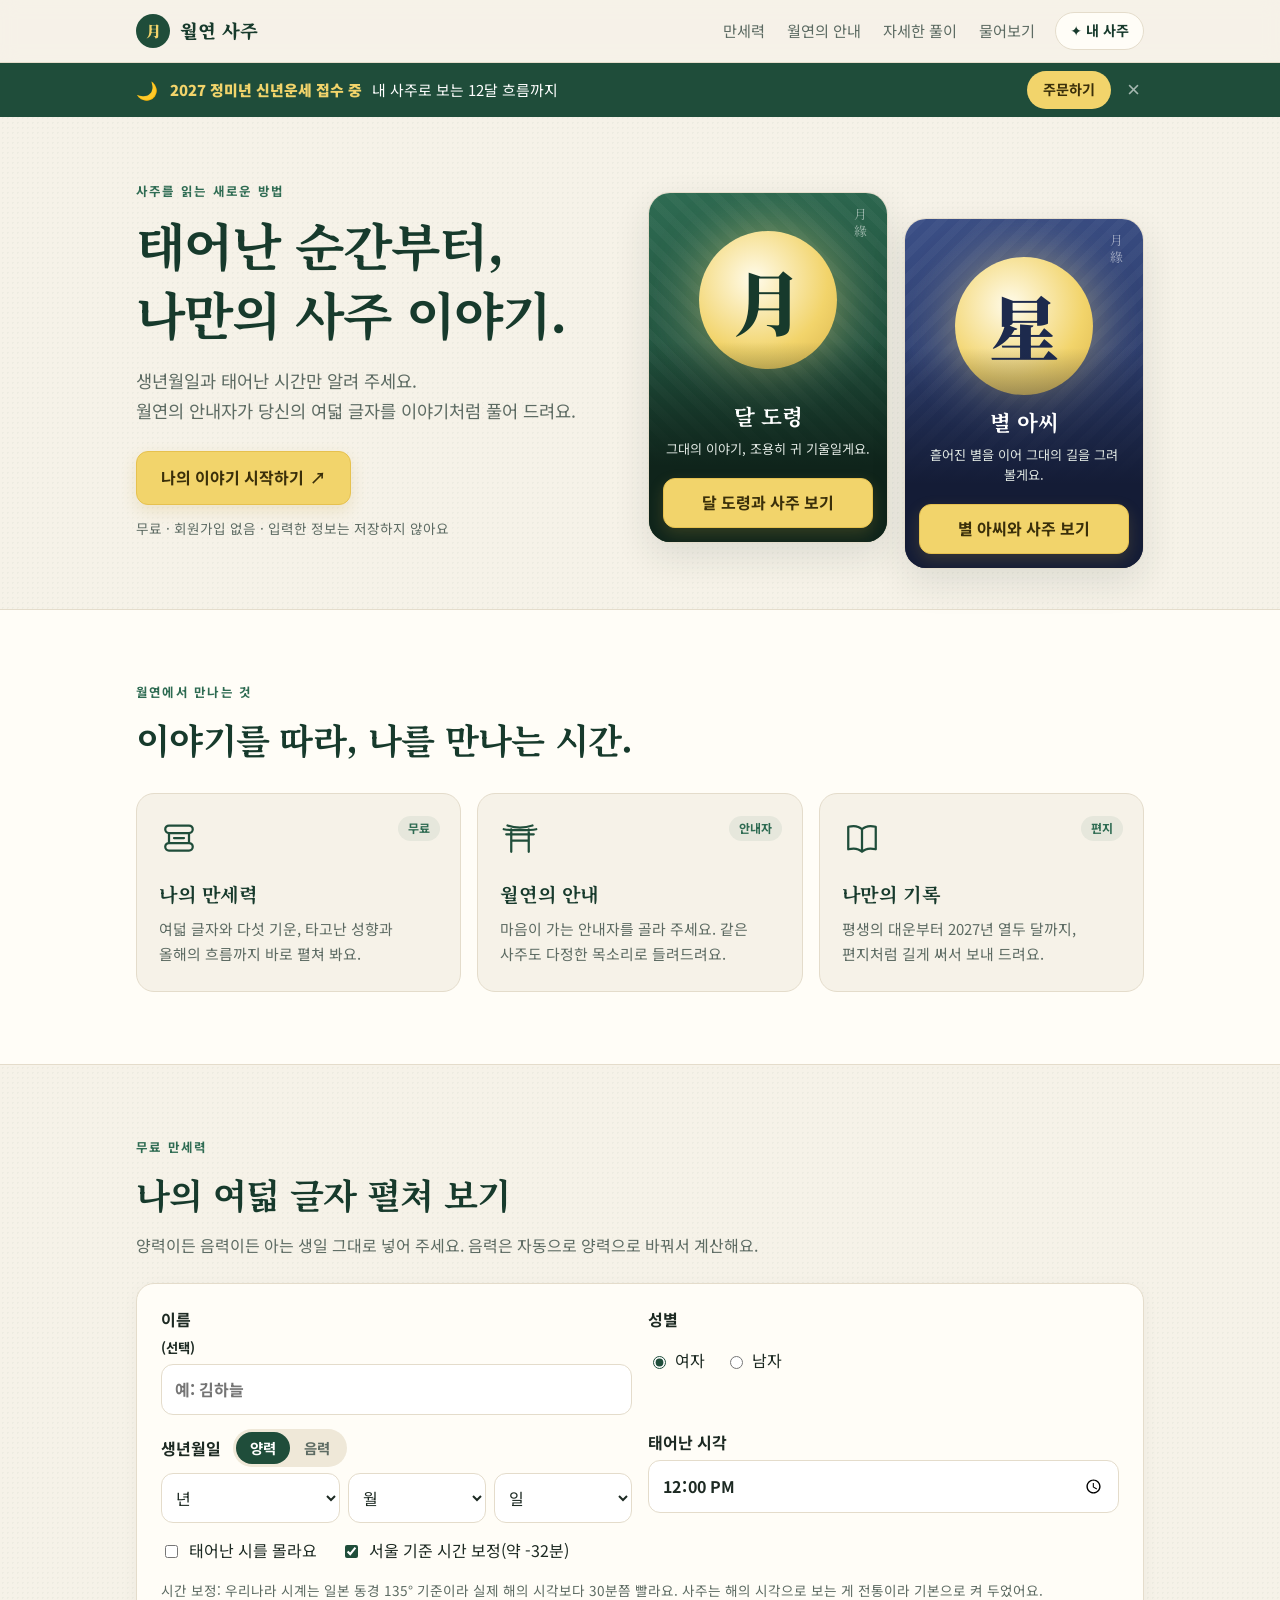
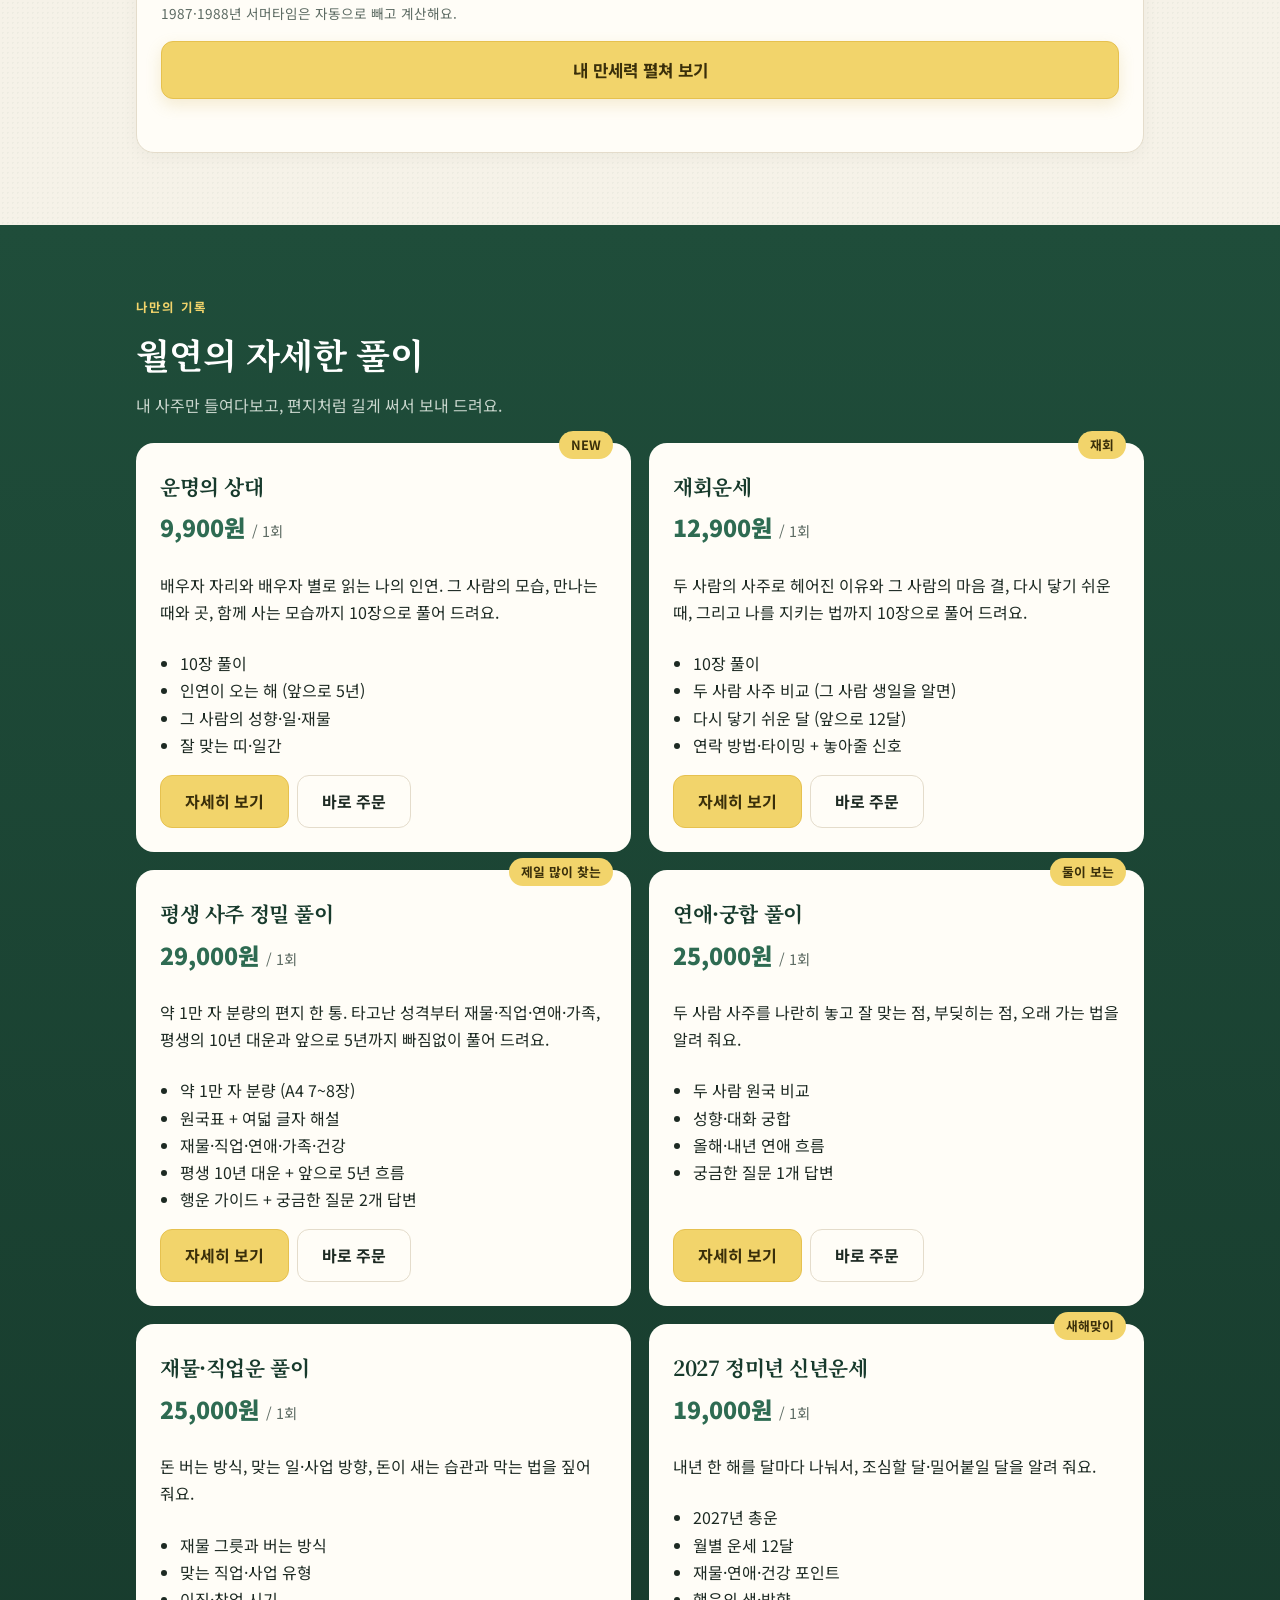
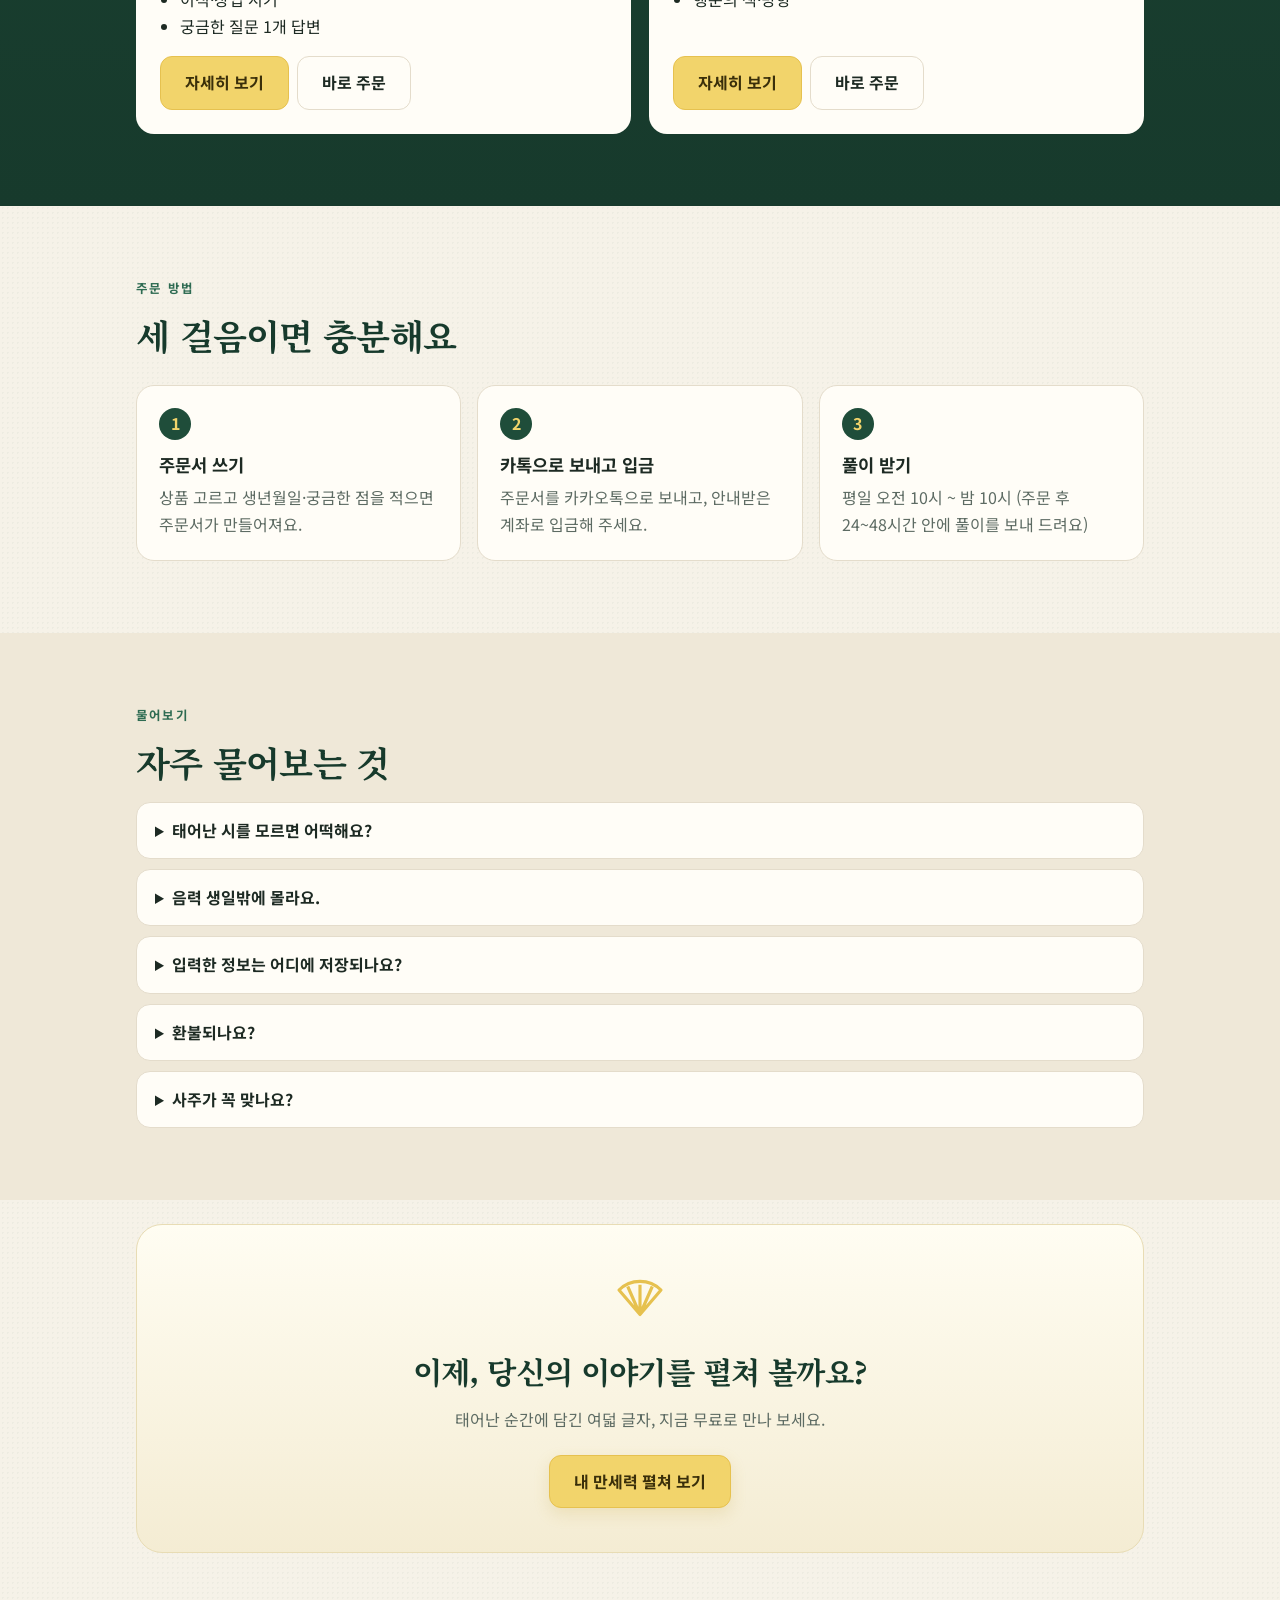
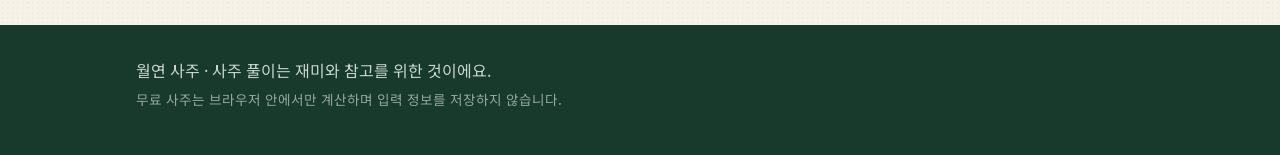
==== commit 39d129a4: "Restyle monthly fortune as a calendar page; sealed-letter 평생 사주 teaser - Tear-off calendar header wi" ====
--- a/site/index.html
+++ b/site/index.html
@@ -135,41 +135,40 @@
             <p id="greet"></p>
           </div>
 
-          <!-- 이달의 운세 -->
+          <!-- 이달의 운세: 달력 한 장 -->
           <div class="month" id="month">
             <div class="month-tabs" role="tablist">
               <button type="button" role="tab" class="on" data-offset="0" id="tab-this">이번 달</button>
               <button type="button" role="tab" data-offset="1" id="tab-next">다음 달</button>
             </div>
-            <div class="month-head">
-              <svg class="month-orbit" viewBox="0 0 200 200" aria-hidden="true">
-                <circle cx="100" cy="100" r="88" /><circle cx="100" cy="100" r="62" /><circle cx="100" cy="100" r="36" />
-                <path d="M100 6v188M6 100h188M34 34l132 132M166 34 34 166" />
-                <circle class="sun" cx="100" cy="100" r="9" />
-                <circle class="dot" cx="100" cy="12" r="4" /><circle class="dot" cx="162" cy="100" r="3" /><circle class="dot" cx="58" cy="148" r="3.5" /><circle class="dot" cx="100" cy="64" r="2.5" />
-              </svg>
-              <p class="month-eyebrow" id="m-eyebrow"></p>
-              <h3 class="month-title"><span id="m-title"></span><br><em>— <span id="m-theme"></span> —</em></h3>
-              <p class="month-meta" id="m-meta"></p>
-              <span class="month-chip" id="m-keyword"></span>
-            </div>
-            <div class="m-card m-you"><h4>☀️ 일간으로 보는 <span class="m-mon"></span>의 당신</h4><p id="m-you"></p></div>
-            <div class="m-card m-overall"><h4>🌕 총운</h4><p id="m-overall"></p></div>
-            <div class="m-card m-money"><h4>💰 재물운</h4><p id="m-money"></p></div>
-            <div class="m-card m-love"><h4>💞 애정운</h4><p id="m-love"></p></div>
-            <div class="m-card m-work"><h4>📈 직업·학업운</h4><p id="m-work"></p></div>
-            <div class="m-card m-health"><h4>🌿 건강운</h4><p id="m-health"></p></div>
-            <div class="m-card">
-              <h4><span class="m-mon"></span>의 행운</h4>
-              <div class="luck">
-                <div><small>행운 색</small><b id="m-color"></b></div>
-                <div><small>행운 방향</small><b id="m-dir"></b></div>
-                <div><small>행운 숫자</small><b id="m-num"></b></div>
-                <div><small>행운 아이템</small><b id="m-item"></b></div>
+            <div class="cal">
+              <div class="cal-rings" aria-hidden="true"><i></i><i></i></div>
+              <div class="cal-top"><span id="m-eyebrow"></span><span class="cal-gz" id="m-gz"></span></div>
+              <div class="cal-num"><b id="m-num"></b><span>月</span></div>
+              <h3 class="cal-title" id="m-title"></h3>
+              <span class="cal-stamp" id="m-theme"></span>
+              <p class="cal-meta" id="m-meta"></p>
+              <p class="cal-key" id="m-keyword"></p>
+            </div>
+            <div class="mo mo-you"><h4><i>我</i>이달의 당신</h4><p id="m-you"></p></div>
+            <div class="mo mo-total"><h4><i>總</i><span><span class="m-mon"></span>의 흐름</span></h4><p id="m-overall"></p></div>
+            <div class="mo-grid">
+              <div class="mo"><h4><i>財</i>재물</h4><p id="m-money"></p></div>
+              <div class="mo"><h4><i>緣</i>인연</h4><p id="m-love"></p></div>
+              <div class="mo"><h4><i>業</i>일·공부</h4><p id="m-work"></p></div>
+              <div class="mo"><h4><i>康</i>몸과 마음</h4><p id="m-health"></p></div>
+            </div>
+            <div class="mo">
+              <h4><i>福</i><span><span class="m-mon"></span>의 작은 부적</span></h4>
+              <div class="charms">
+                <div><em>色</em><small>행운 색</small><b id="m-color"></b></div>
+                <div><em>方</em><small>행운 방향</small><b id="m-dir"></b></div>
+                <div><em>數</em><small>행운 숫자</small><b id="m-num-luck"></b></div>
+                <div><em>物</em><small>곁에 둘 것</small><b id="m-item"></b></div>
               </div>
             </div>
-            <div class="m-card m-caution"><h4><span class="m-mon"></span>에 조심할 것</h4><ul id="m-cautions"></ul></div>
-            <div class="m-card m-quote"><small><span class="m-mon"></span>의 한마디</small><p id="m-quote"></p></div>
+            <div class="mo mo-warn"><h4><i>戒</i><span><span class="m-mon"></span>에 살필 것</span></h4><ul id="m-cautions"></ul></div>
+            <div class="mo-sign"><p id="m-quote"></p><span>— 월연이 <span class="m-mon"></span>에게</span></div>
             <p class="hint" id="m-note"></p>
           </div>
 
@@ -216,15 +215,13 @@
             <p class="small" id="share-done" role="status"></p>
           </div>
 
-          <div class="locked">
-            <div class="locked-card" aria-hidden="true">
-              <div class="locked-blur"><span>大運</span><span>格局</span><span>用神</span></div>
-              <div class="locked-face"><span class="lock">🔒</span><b>평생 사주</b><small>주문하면 전체 공개</small></div>
-            </div>
+          <div class="sealed">
+            <div class="envelope small" aria-hidden="true"><span class="env-flap"></span><span class="seal"><span>命</span></span></div>
+            <p class="lt-kicker">아직 열지 않은 편지</p>
             <h3>평생의 흐름도 궁금하지 않아요?</h3>
-            <p><span class="m-mon"></span>만 봤을 뿐인데 이 정도라면…<br>타고난 평생 사주는 어떨까요?<br>월연이 <b>10년 대운·재물·연애·가족</b>까지 약 1만 자로 풀어 드려요.</p>
-            <button type="button" class="btn btn-gold" data-order="life">평생 사주 받아 보기</button>
-            <a class="small more" href="#products">다른 풀이도 보기</a>
+            <p><span class="m-mon"></span>만 펼쳐 봤을 뿐인데 이만큼이라면,<br>타고난 평생의 이야기는 어떨까요?<br>10년 대운·재물·인연·가족까지 <b>약 1만 자의 편지</b>로 보내 드려요.</p>
+            <button type="button" class="btn btn-main" data-detail="life">평생 사주 편지 보기</button>
+            <a class="small more" href="#products">다른 편지도 보기</a>
           </div>
         </div>
       </div>
--- a/site/style.css
+++ b/site/style.css
@@ -274,57 +274,61 @@
   .pillars { gap: 6px; }
 }
 
-/* 이달의 운세 */
+/* 이달의 운세: 달력 한 장 */
 .month { margin-top: 18px; }
-.month-tabs { display: inline-flex; background: var(--bg-2); border-radius: 999px; padding: 4px; margin-bottom: 12px; }
-.month-tabs button { border: 0; background: none; font: inherit; font-size: .9rem; color: var(--ink-soft); padding: 6px 16px; border-radius: 999px; cursor: pointer; }
-.month-tabs button.on { background: var(--green); color: #fff; font-weight: 700; }
-.month-head { position: relative; overflow: hidden; text-align: center; border-radius: 22px; padding: 28px 20px 26px; color: #f5efe0;
-  background: radial-gradient(circle at 50% 22%, #2e6b5288 0, transparent 55%), linear-gradient(180deg, #173a2c, #0f241b); border: 1px solid #c9a43a55; }
-.month-orbit { width: 150px; height: 150px; display: block; margin: 0 auto 12px; }
-.month-orbit circle, .month-orbit path { fill: none; stroke: #f2d46b66; stroke-width: 1; }
-.month-orbit .sun { fill: #f2d46b; stroke: none; filter: drop-shadow(0 0 8px #f2d46b); }
-.month-orbit .dot { fill: #f2d46b; stroke: none; opacity: .85; }
-.month-eyebrow { margin: 0; font-size: .82rem; letter-spacing: .35em; font-weight: 700; color: var(--gold); }
-.month-title { font-family: var(--serif); font-weight: 700; font-size: clamp(1.25rem, 4.6vw, 1.7rem); line-height: 1.5; margin: 10px 0 8px; color: #fff; }
-.month-title em { font-style: normal; color: var(--gold); }
-.month-meta { margin: 0 0 14px; color: #c9d6cd; font-size: .92rem; }
-.month-meta b { color: var(--gold); }
-.month-chip { display: inline-block; border: 1px solid #f2d46b88; color: var(--gold); border-radius: 999px; padding: 6px 16px; font-size: .88rem; font-weight: 700; background: #f2d46b14; }
-.m-card { background: var(--card); border: 1px solid var(--line); border-radius: var(--radius); padding: 18px 20px; margin-top: 12px; }
-.m-card h4 { margin: 0 0 8px; font-size: 1.05rem; color: var(--green-deep); }
-.m-card p { margin: 0; line-height: 1.85; }
-.m-you { text-align: center; }
-.m-you h4 { color: var(--green-2); font-size: .92rem; }
-.m-overall { border-color: #e6c14f; background: #fffaea; }
-.m-money { border-left: 4px solid #c99a3d; }
-.m-love { border-left: 4px solid #e27b98; }
-.m-work { border-left: 4px solid #36508a; }
-.m-health { border-left: 4px solid #4f9a6a; }
-.luck { display: grid; grid-template-columns: 1fr 1fr; gap: 10px; }
-.luck div { background: var(--bg); border-radius: 12px; padding: 10px 14px; display: flex; flex-direction: column; }
-.luck small { color: var(--ink-soft); font-size: .8rem; }
-.luck b { color: var(--green-deep); }
-.m-caution { border-color: #e9b3a8; background: #fff6f3; }
-.m-caution ul { margin: 0; padding-left: 18px; }
-.m-caution li { padding: 2px 0; }
-.m-caution li::marker { color: var(--fire); }
-.m-quote { text-align: center; background: #fffaea; border-color: #e6c14f; }
-.m-quote small { color: var(--gold-ink); opacity: .7; }
-.m-quote p { font-family: var(--serif); font-weight: 700; font-size: 1.15rem; color: var(--green-deep); margin-top: 4px; }
-
-/* 잠긴 평생 사주 */
-.locked { text-align: center; margin-top: 18px; border-radius: 22px; padding: 28px 20px; background: linear-gradient(180deg, #173a2c, #0f241b); color: #e8efe9; border: 1px solid #c9a43a55; }
-.locked-card { position: relative; width: 170px; height: 220px; margin: 0 auto 18px; border-radius: 16px; overflow: hidden; transform: rotate(-3deg); border: 1px solid #f2d46b88; box-shadow: 0 14px 30px #00000055; }
-.locked-blur { position: absolute; inset: 0; display: flex; flex-direction: column; justify-content: center; align-items: center; gap: 6px; font-family: var(--serif); font-size: 2.2rem; color: #f2d46b; background: linear-gradient(160deg, #2e6b52, #173a2c); filter: blur(5px); }
-.locked-face { position: absolute; inset: 0; display: flex; flex-direction: column; justify-content: center; align-items: center; gap: 4px; background: #0f241b66; }
-.locked-face .lock { font-size: 2.2rem; }
-.locked-face b { color: var(--gold); font-family: var(--serif); font-size: 1.1rem; }
-.locked-face small { color: #c9d6cd; }
-.locked h3 { font-family: var(--serif); font-size: 1.3rem; color: #fff; margin: 0 0 8px; }
-.locked p { color: #c9d6cd; line-height: 1.8; margin: 0 0 18px; }
-.locked p b { color: var(--gold); }
-.locked .more { display: block; margin-top: 12px; color: #c9d6cd; }
+.month-tabs { display: flex; gap: 6px; margin-bottom: -1px; padding-left: 10px; }
+.month-tabs button { border: 1px solid var(--line); border-bottom: 0; background: var(--bg-2); font: inherit; font-size: .88rem; color: var(--ink-soft); padding: 8px 16px; border-radius: 12px 12px 0 0; cursor: pointer; }
+.month-tabs button.on { background: var(--card); color: var(--green-deep); font-weight: 700; }
+.cal { position: relative; text-align: center; background: var(--card); border: 1px solid var(--line); border-radius: 6px 18px 18px 18px; padding: 30px 20px 24px; box-shadow: 0 10px 24px #1d2a2312; }
+.cal::before { content: ""; position: absolute; left: 0; right: 0; top: 0; height: 12px; background: var(--green); border-radius: 6px 18px 0 0; }
+.cal-rings { position: absolute; top: -8px; left: 0; right: 0; display: flex; justify-content: center; gap: 120px; }
+.cal-rings i { width: 12px; height: 22px; border-radius: 6px; background: var(--bg); border: 2px solid #b9ae94; }
+.cal-top { display: flex; justify-content: space-between; font-size: .82rem; color: var(--ink-soft); margin-top: 4px; }
+.cal-gz { color: var(--green-2); font-weight: 700; }
+.cal-num { display: flex; align-items: baseline; justify-content: center; gap: 4px; line-height: 1; margin: 6px 0 4px; color: var(--green-deep); }
+.cal-num b { font-family: var(--serif); font-weight: 900; font-size: 4.6rem; letter-spacing: -0.04em; }
+.cal-num span { font-family: var(--serif); font-size: 1.4rem; color: var(--green-2); }
+.cal-title { font-family: var(--serif); font-weight: 700; font-size: clamp(1.1rem, 4.4vw, 1.35rem); margin: 6px 0 12px; color: var(--ink); }
+.cal-stamp { display: inline-block; font-family: var(--serif); font-weight: 900; font-size: 1.15rem; color: #b8432f; border: 2.5px solid #b8432f; border-radius: 4px; padding: 4px 14px; transform: rotate(-4deg); background: #fff8f2; }
+.cal-meta { margin: 14px 0 2px; font-size: .88rem; color: var(--ink-soft); }
+.cal-meta b { color: var(--green-deep); }
+.cal-key { margin: 0; font-size: .8rem; letter-spacing: .08em; color: var(--green-2); font-weight: 700; }
+.mo { background: var(--card); border: 1px solid var(--line); border-radius: 14px; padding: 16px 18px; margin-top: 12px; }
+.mo h4 { display: flex; align-items: center; gap: 8px; margin: 0 0 8px; font-family: var(--serif); font-size: 1.02rem; color: var(--green-deep); }
+.mo h4 i { font-style: normal; display: inline-grid; place-items: center; width: 26px; height: 26px; border-radius: 5px; background: var(--green); color: var(--gold); font-size: .82rem; }
+.mo p { margin: 0; line-height: 1.85; }
+.mo-you { background: transparent; border-style: dashed; }
+.mo-total { background-color: #fffdf7; background-image: repeating-linear-gradient(transparent 0 30px, #ece4d1 30px 31px); background-position: 0 44px; }
+.mo-total p { font-family: var(--serif); line-height: 31px; }
+.mo-grid { display: grid; grid-template-columns: 1fr 1fr; gap: 0 12px; }
+.mo-grid .mo p { font-size: .93rem; line-height: 1.75; }
+.charms { display: grid; grid-template-columns: repeat(4, 1fr); gap: 8px; }
+.charms div { position: relative; display: flex; flex-direction: column; align-items: center; text-align: center; gap: 2px; padding: 12px 6px 10px; background: #fff7e3; border: 1.5px solid #e2b9a0; border-radius: 4px; }
+.charms em { font-style: normal; font-family: var(--serif); font-weight: 900; color: #b8432f; font-size: 1.1rem; }
+.charms small { font-size: .7rem; color: var(--ink-soft); }
+.charms b { font-size: .86rem; color: var(--green-deep); line-height: 1.35; }
+.mo-warn ul { margin: 0; padding-left: 18px; }
+.mo-warn li { padding: 2px 0; }
+.mo-warn li::marker { color: #b8432f; }
+.mo-sign { margin-top: 16px; padding: 18px 10px 4px; text-align: center; border-top: 1px solid var(--line); }
+.mo-sign p { margin: 0; font-family: var(--serif); font-weight: 700; font-size: 1.2rem; color: var(--green-deep); }
+.mo-sign > span { display: block; margin-top: 6px; font-family: var(--serif); font-size: .85rem; color: var(--ink-soft); }
+
+/* 아직 열지 않은 편지 (평생 사주 안내) */
+.sealed { text-align: center; margin-top: 22px; padding: 26px 18px; background: var(--card); border: 1px solid var(--line); border-radius: 18px; }
+.envelope.small { width: 150px; height: 98px; margin: 0 auto 16px; }
+.envelope.small .env-flap { height: 56px; }
+.envelope.small .seal { top: 56px; width: 46px; height: 46px; }
+.envelope.small .seal span { font-size: 1.2rem; }
+.sealed h3 { font-family: var(--serif); font-size: 1.3rem; color: var(--green-deep); margin: 4px 0 8px; }
+.sealed p { color: var(--ink-soft); line-height: 1.8; margin: 0 0 18px; }
+.sealed p b { color: var(--green-deep); }
+.sealed .more { display: block; margin-top: 12px; }
+
+@media (max-width: 420px) {
+  .mo-grid { grid-template-columns: 1fr; }
+  .charms { grid-template-columns: 1fr 1fr; }
+}
 
 /* 상품 카드 버튼 */
 .product-actions { display: flex; gap: 8px; flex-wrap: wrap; }
@@ -357,10 +361,10 @@
 .env-flap { position: absolute; left: 0; right: 0; top: 0; height: 86px; background: linear-gradient(180deg, #2a5f49, #224f3d);
   clip-path: polygon(0 0, 100% 0, 50% 100%); box-shadow: inset 0 -1px 0 #ffffff22; }
 .env-to { position: absolute; left: 14px; bottom: 12px; font-family: var(--serif); font-size: .72rem; letter-spacing: .12em; color: #f2d46baa; }
-.seal { position: absolute; left: 50%; top: 86px; transform: translate(-50%, -50%); width: 64px; height: 64px; display: grid; place-items: center;
+.envelope .seal { position: absolute; left: 50%; top: 86px; transform: translate(-50%, -50%); width: 64px; height: 64px; display: grid; place-items: center;
   border-radius: 46% 54% 50% 50% / 52% 48% 52% 48%; background: radial-gradient(circle at 35% 30%, #f6dd86, #d9b44a 60%, #b8902f);
   box-shadow: 0 4px 10px #00000044, inset 0 0 0 4px #e8c766, inset 0 0 0 5px #b8902f88; }
-.seal span { font-family: var(--serif); font-weight: 900; font-size: 1.7rem; color: var(--green-deep); }
+.envelope .seal span { font-family: var(--serif); font-weight: 900; font-size: 1.7rem; color: var(--green-deep); }
 .lt-kicker { margin: 0; font-size: .78rem; letter-spacing: .3em; color: var(--green-2); font-weight: 700; }
 .lt-hero h2 { font-family: var(--serif); font-weight: 900; font-size: clamp(1.9rem, 7vw, 2.4rem); margin: 6px 0 4px; color: var(--green-deep); letter-spacing: -0.02em; }
 .lt-sub { margin: 0 0 14px; font-family: var(--serif); color: var(--ink-soft); }
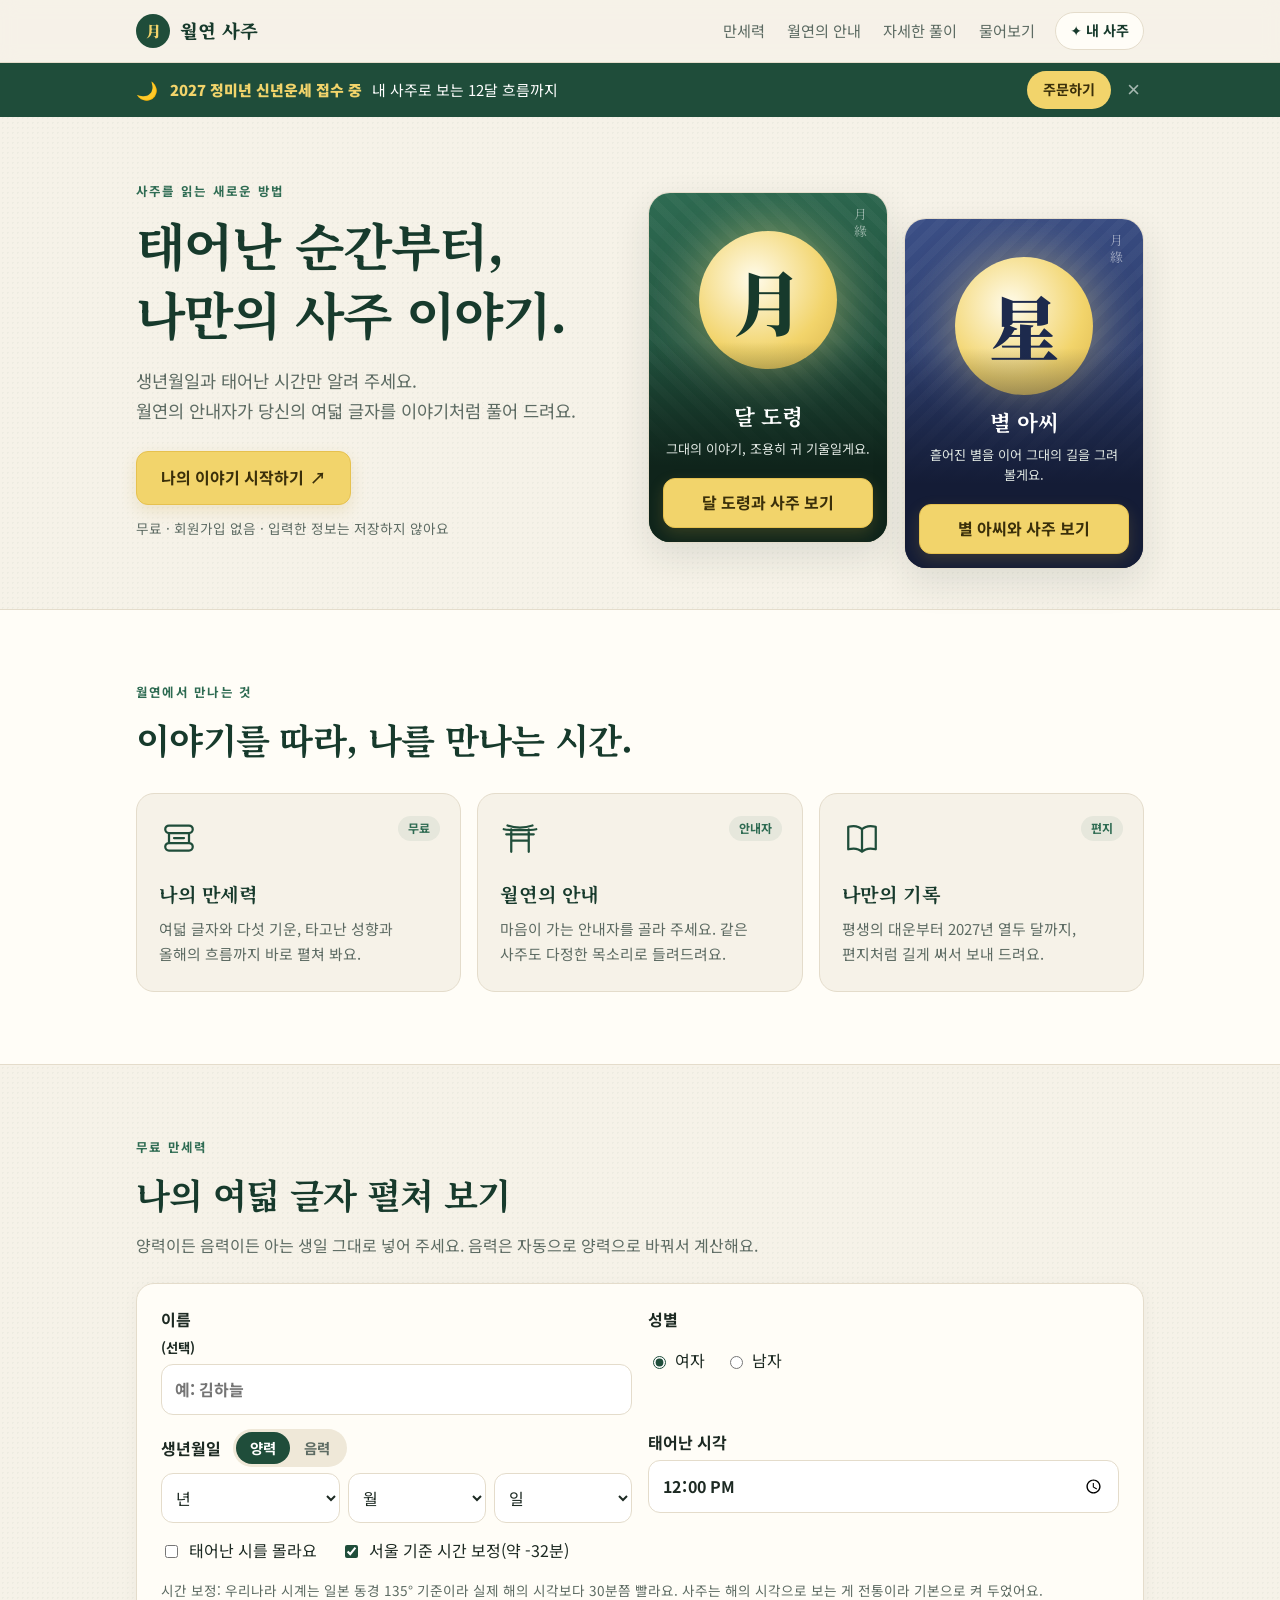
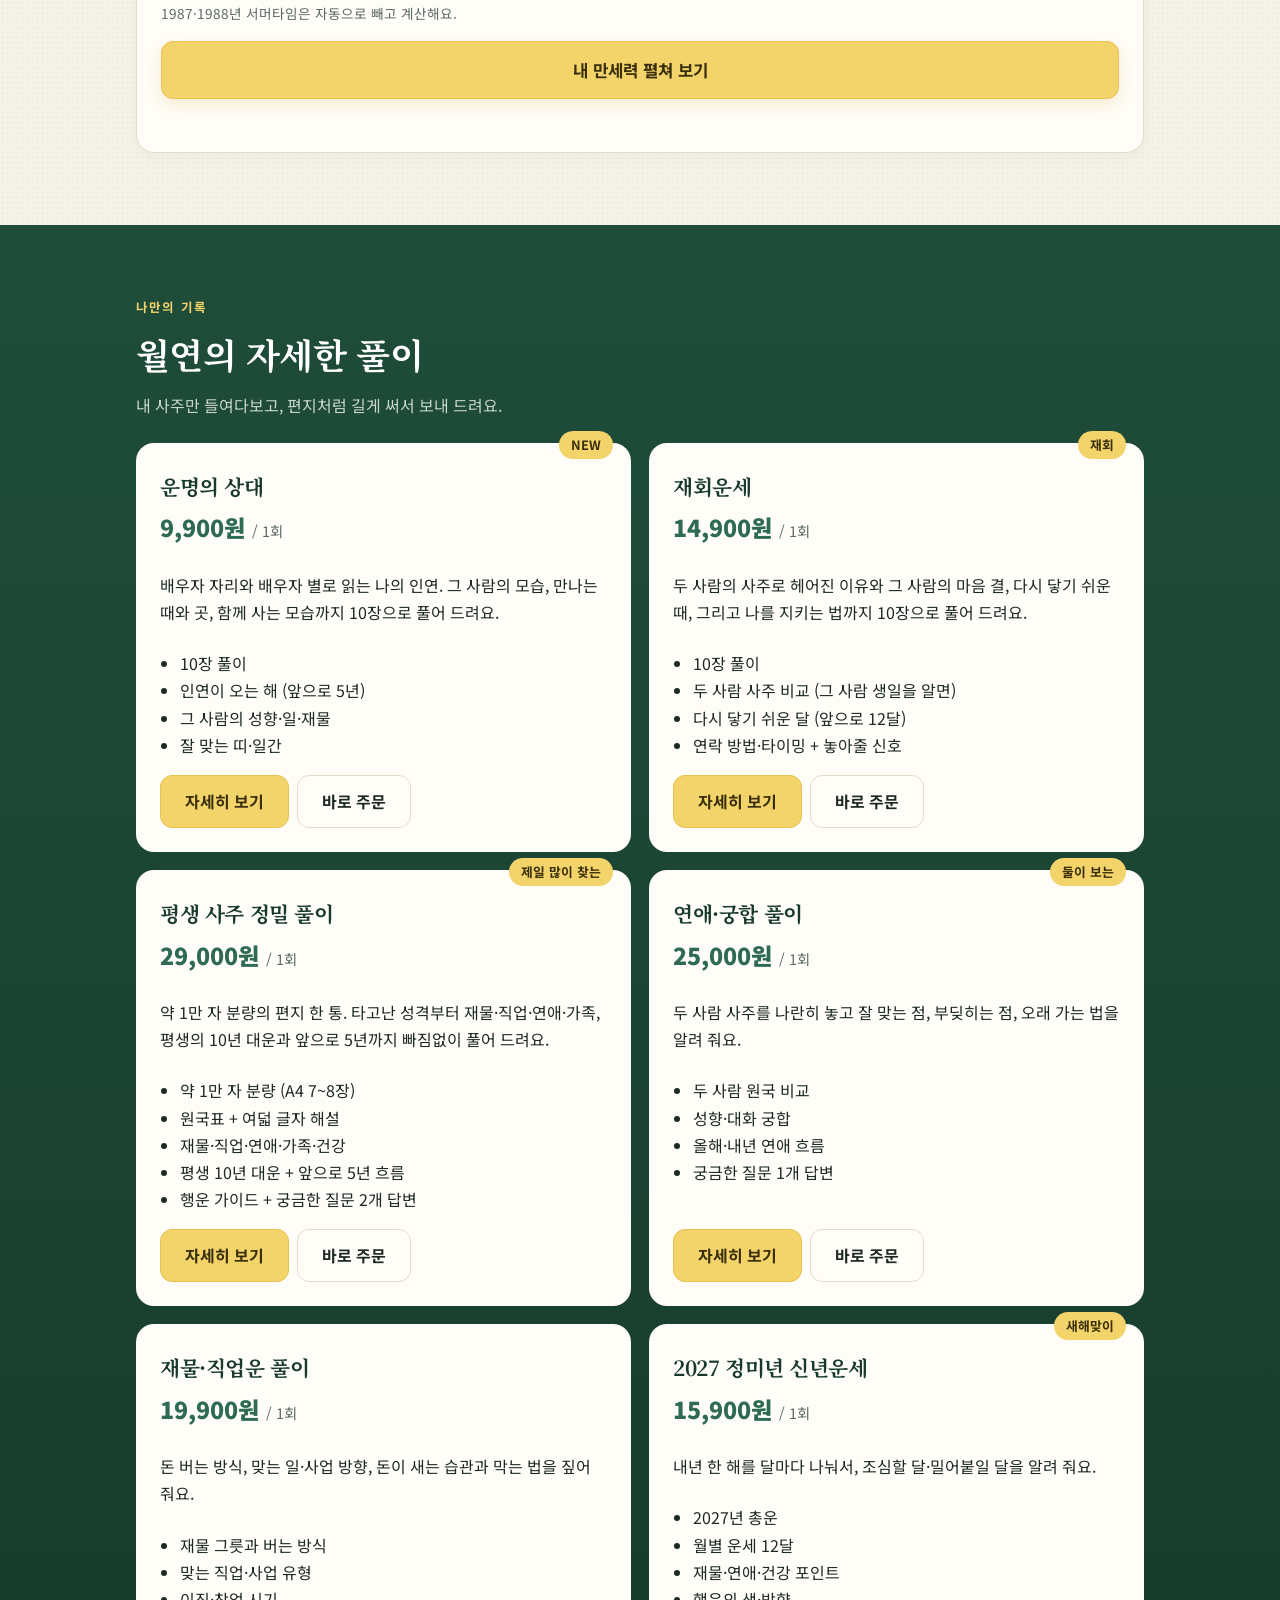
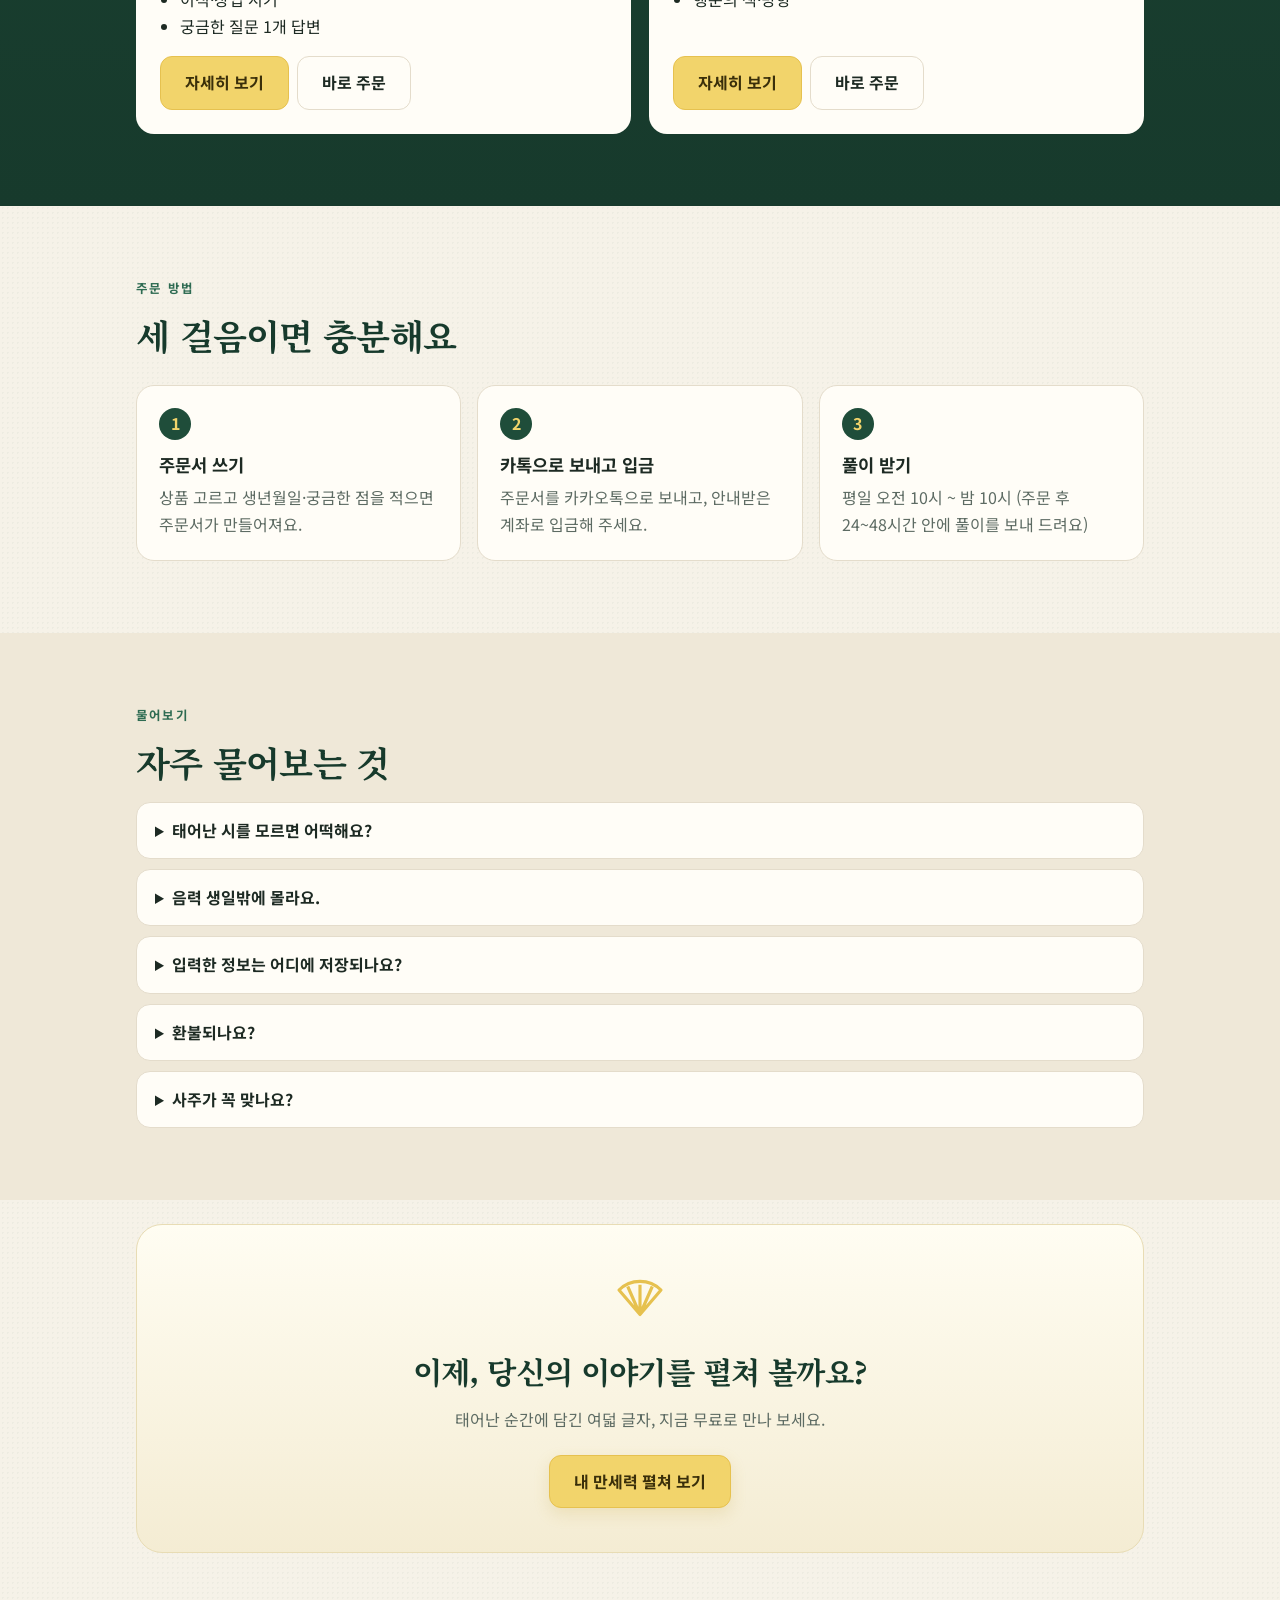
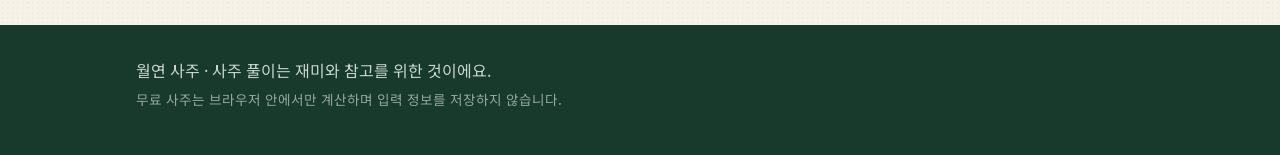
==== commit c38b1c68: "Auto-forward orders by mail and add scheduled reading guide - Order form: 양력/음력 select, forwards ord" ====
--- a/site/index.html
+++ b/site/index.html
@@ -384,9 +384,10 @@
         <label>성별<select name="gender"><option>여</option><option>남</option></select></label>
       </div>
       <div class="row">
-        <label>생년월일<input name="birth" required placeholder="1995-08-20 (양력/음력 적어 주세요)"></label>
-        <label>태어난 시각<input name="time" placeholder="07:30 또는 모름"></label>
-      </div>
+        <label>생년월일<input name="birth" required inputmode="numeric" placeholder="1995-08-20"></label>
+        <label>양력·음력<select name="cal"><option>양력</option><option>음력</option><option>음력 윤달</option></select></label>
+      </div>
+      <label>태어난 시각<input name="time" placeholder="07:30 또는 모름"></label>
       <label id="partner-wrap" hidden>상대방 이름·생년월일·시각<input name="partner" placeholder="예: 이달님 1994-03-02 양력 14:00"></label>
       <label>궁금한 점<textarea name="question" rows="3" maxlength="500" placeholder="예: 올해 이직해도 될까요?"></textarea></label>
       <label>연락받을 곳<input name="contact" required placeholder="카카오톡 아이디 또는 휴대폰 번호"></label>
@@ -401,6 +402,7 @@
         <a class="btn btn-yellow" id="kakao-link" target="_blank" rel="noopener" hidden>카카오톡으로 보내기</a>
       </div>
       <p class="small" id="copy-done" role="status"></p>
+      <p class="small" id="order-privacy" hidden>주문서는 풀이 준비를 위해 월연 메일함에도 함께 전달돼요. 풀이 외에는 쓰지 않아요.</p>
     </form>
   </dialog>
 
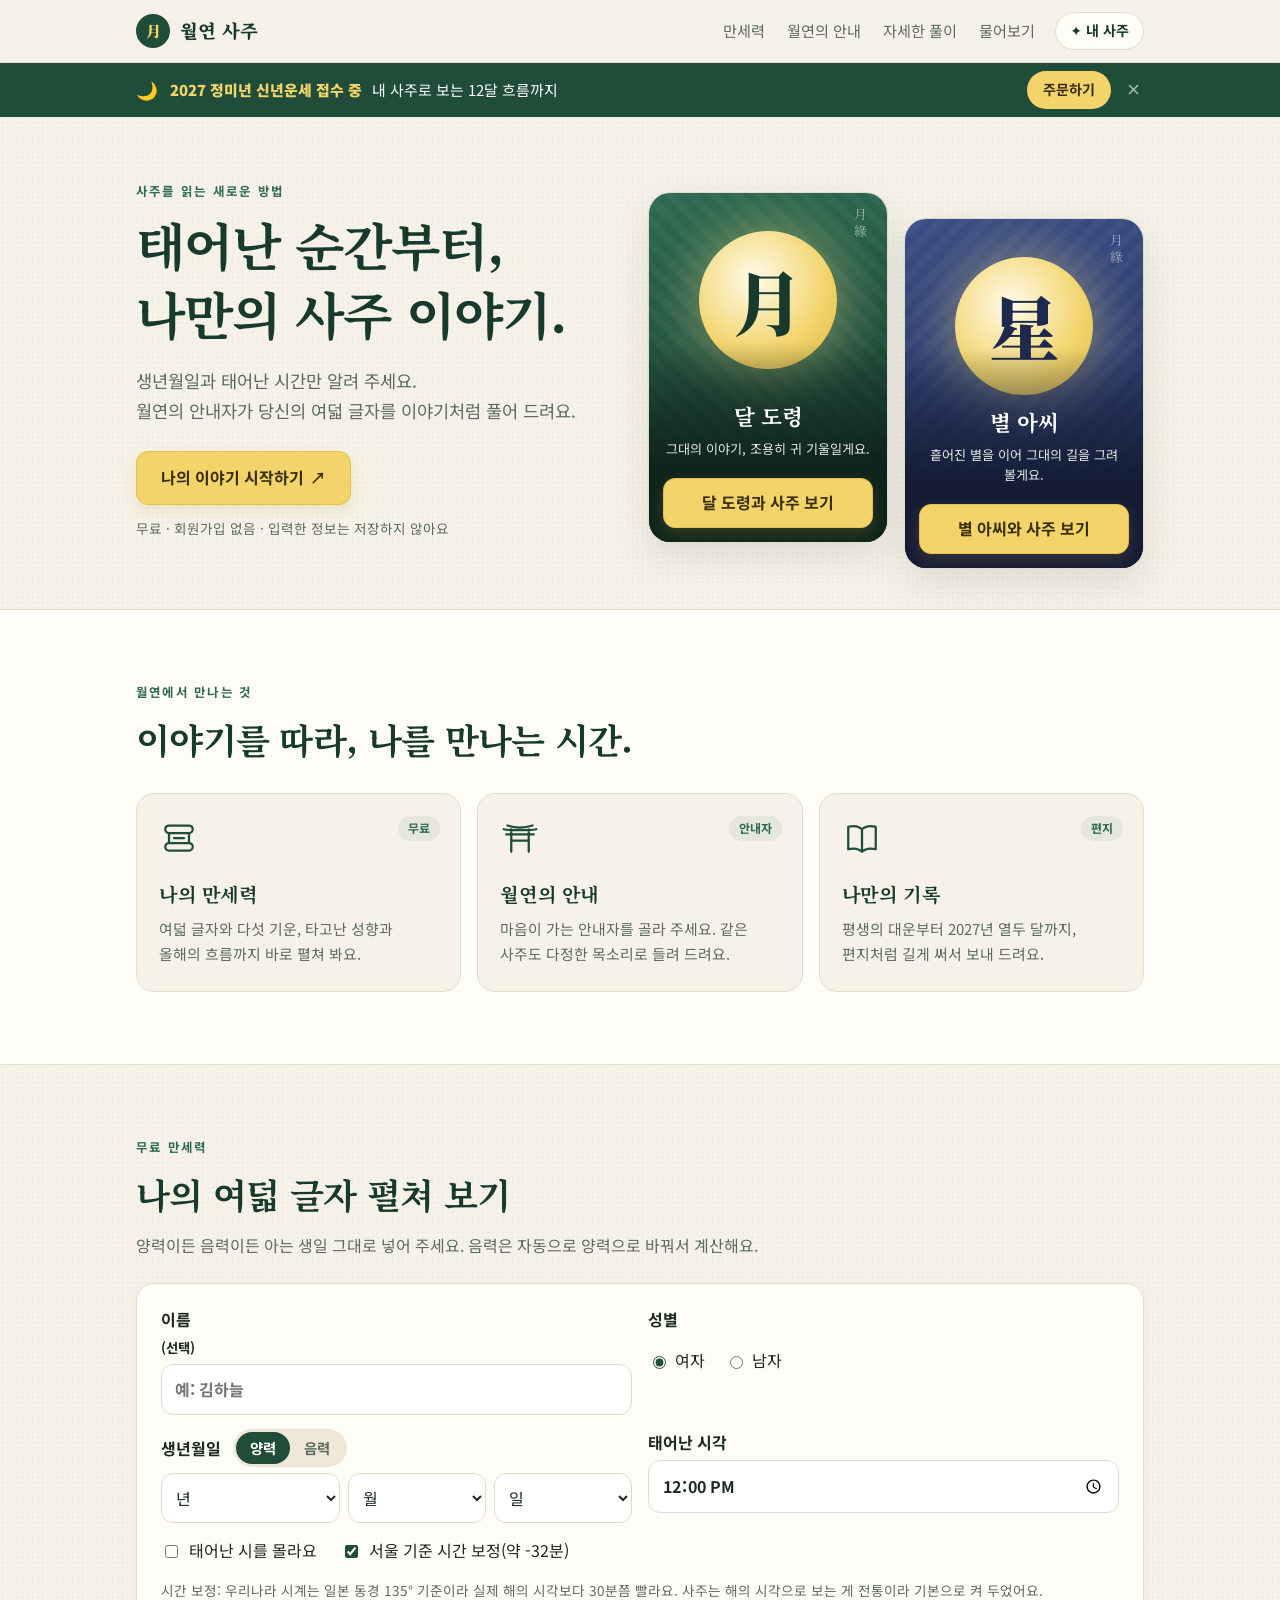
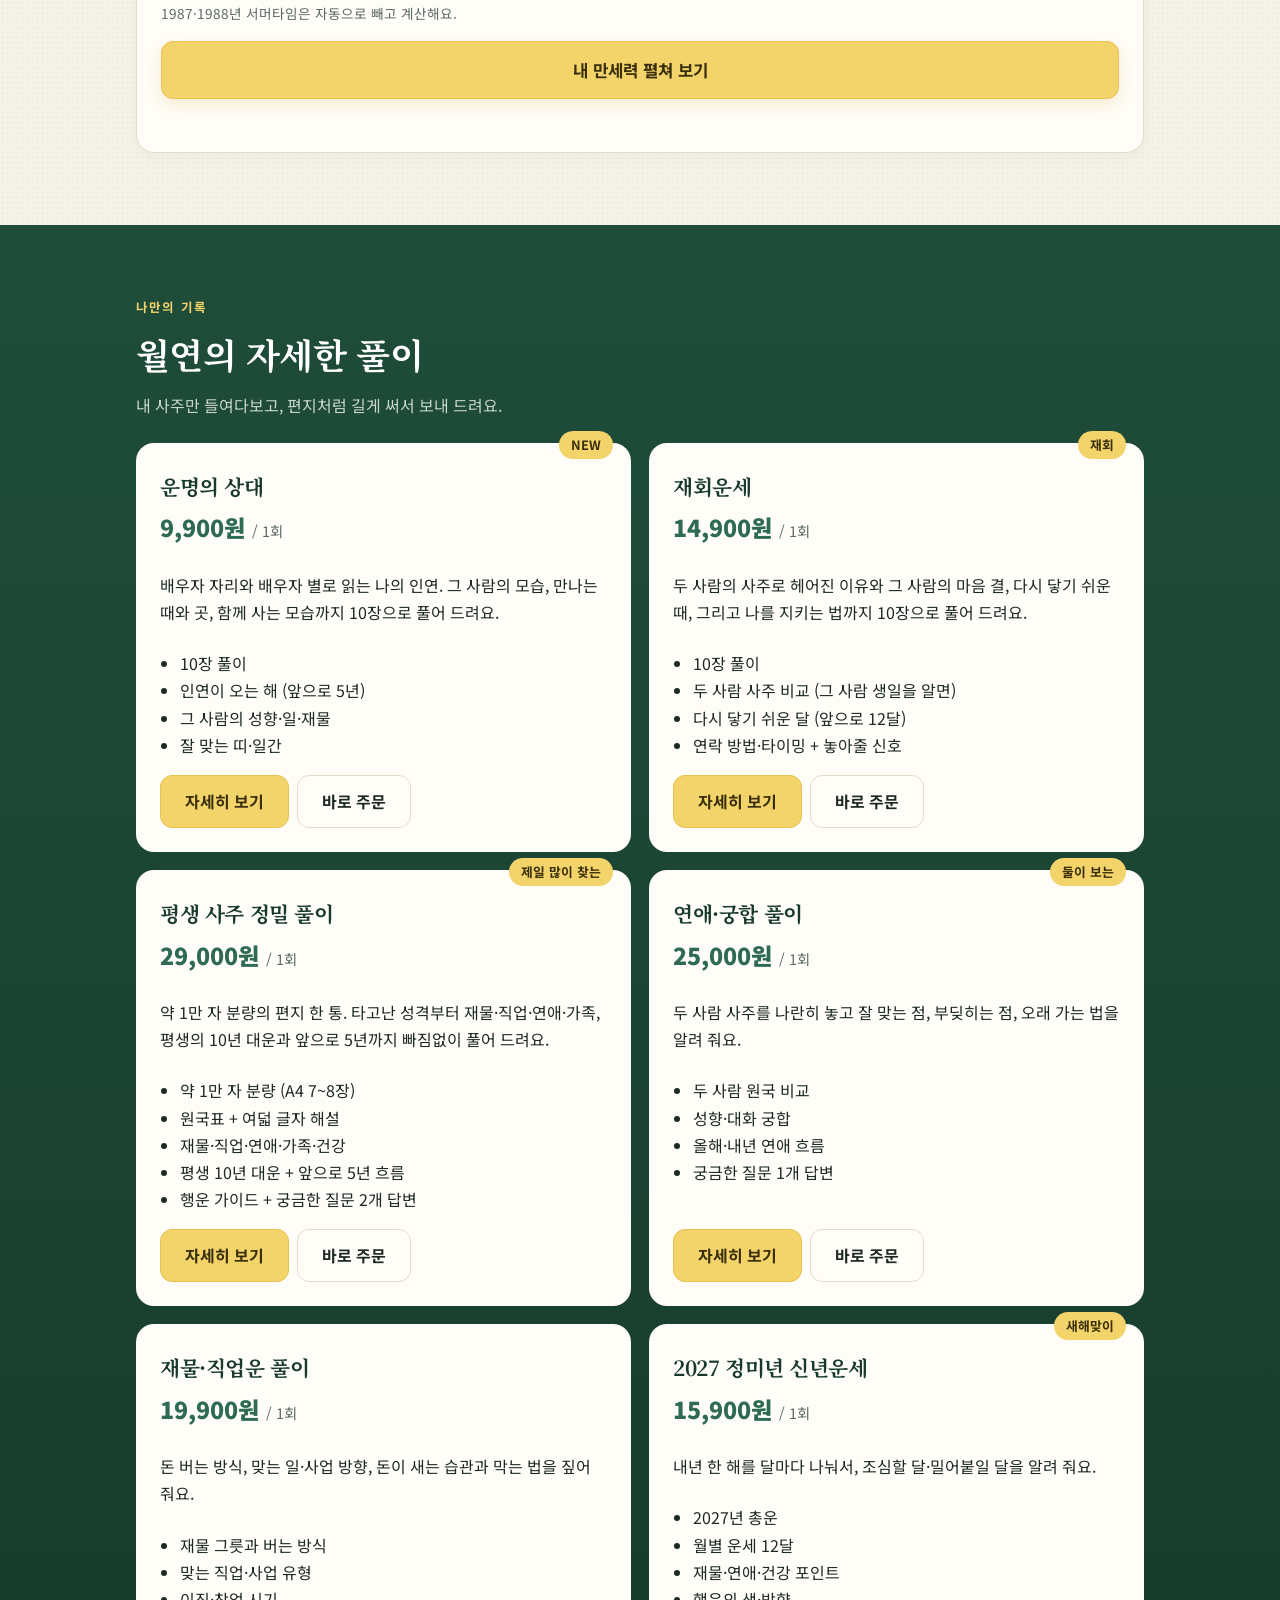
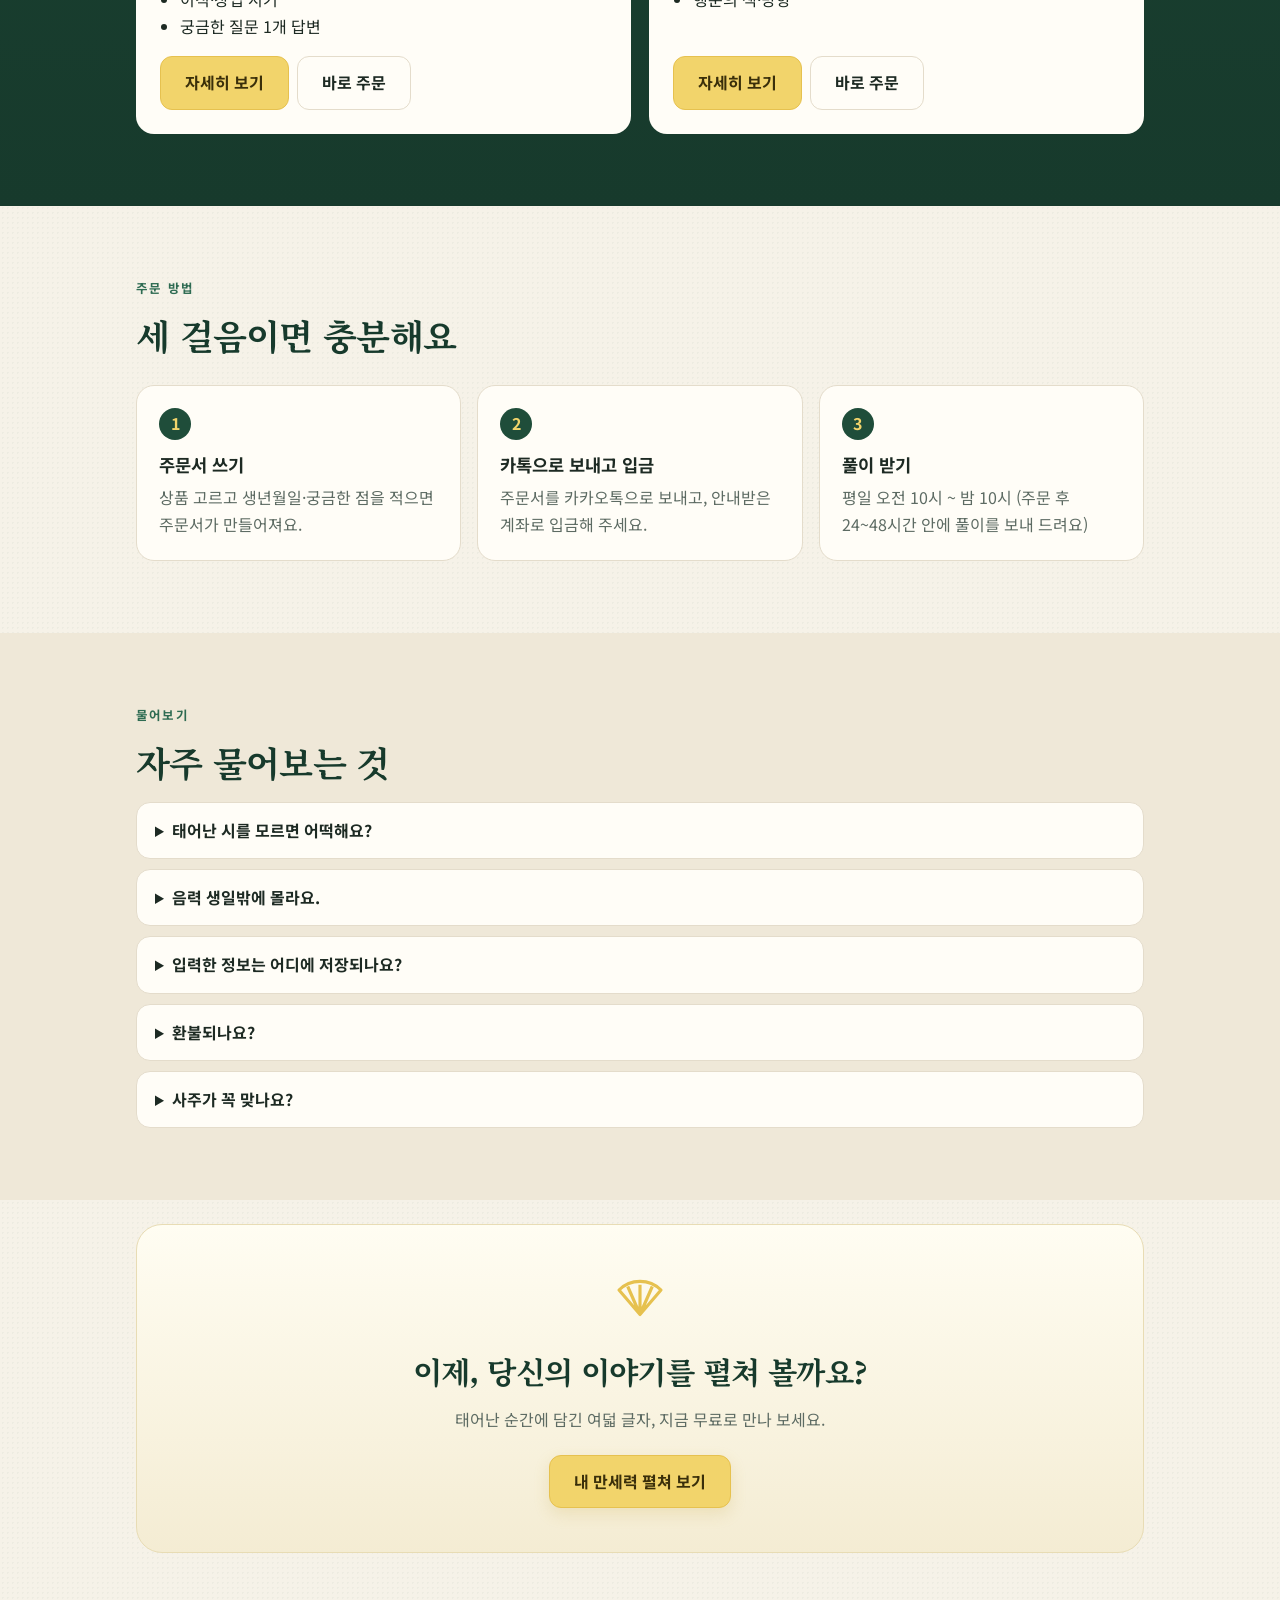
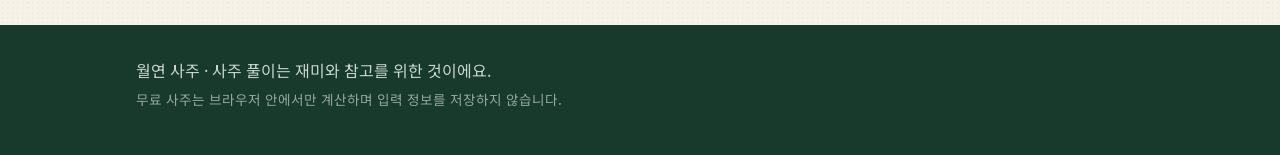
==== commit e02d2329: "홈페이지 안내자 소개 문구 띄어쓰기 통일 (들려 드려요)" ====
--- a/site/index.html
+++ b/site/index.html
@@ -74,7 +74,7 @@
             <svg class="ico"><use href="#i-gate"/></svg>
             <span class="tag">안내자</span>
             <h3>월연의 안내</h3>
-            <p>마음이 가는 안내자를 골라 주세요. 같은 사주도 다정한 목소리로 들려드려요.</p>
+            <p>마음이 가는 안내자를 골라 주세요. 같은 사주도 다정한 목소리로 들려 드려요.</p>
           </a>
           <a class="journey-card" href="#products">
             <svg class="ico"><use href="#i-book"/></svg>
@@ -402,7 +402,6 @@
         <a class="btn btn-yellow" id="kakao-link" target="_blank" rel="noopener" hidden>카카오톡으로 보내기</a>
       </div>
       <p class="small" id="copy-done" role="status"></p>
-      <p class="small" id="order-privacy" hidden>주문서는 풀이 준비를 위해 월연 메일함에도 함께 전달돼요. 풀이 외에는 쓰지 않아요.</p>
     </form>
   </dialog>
 
